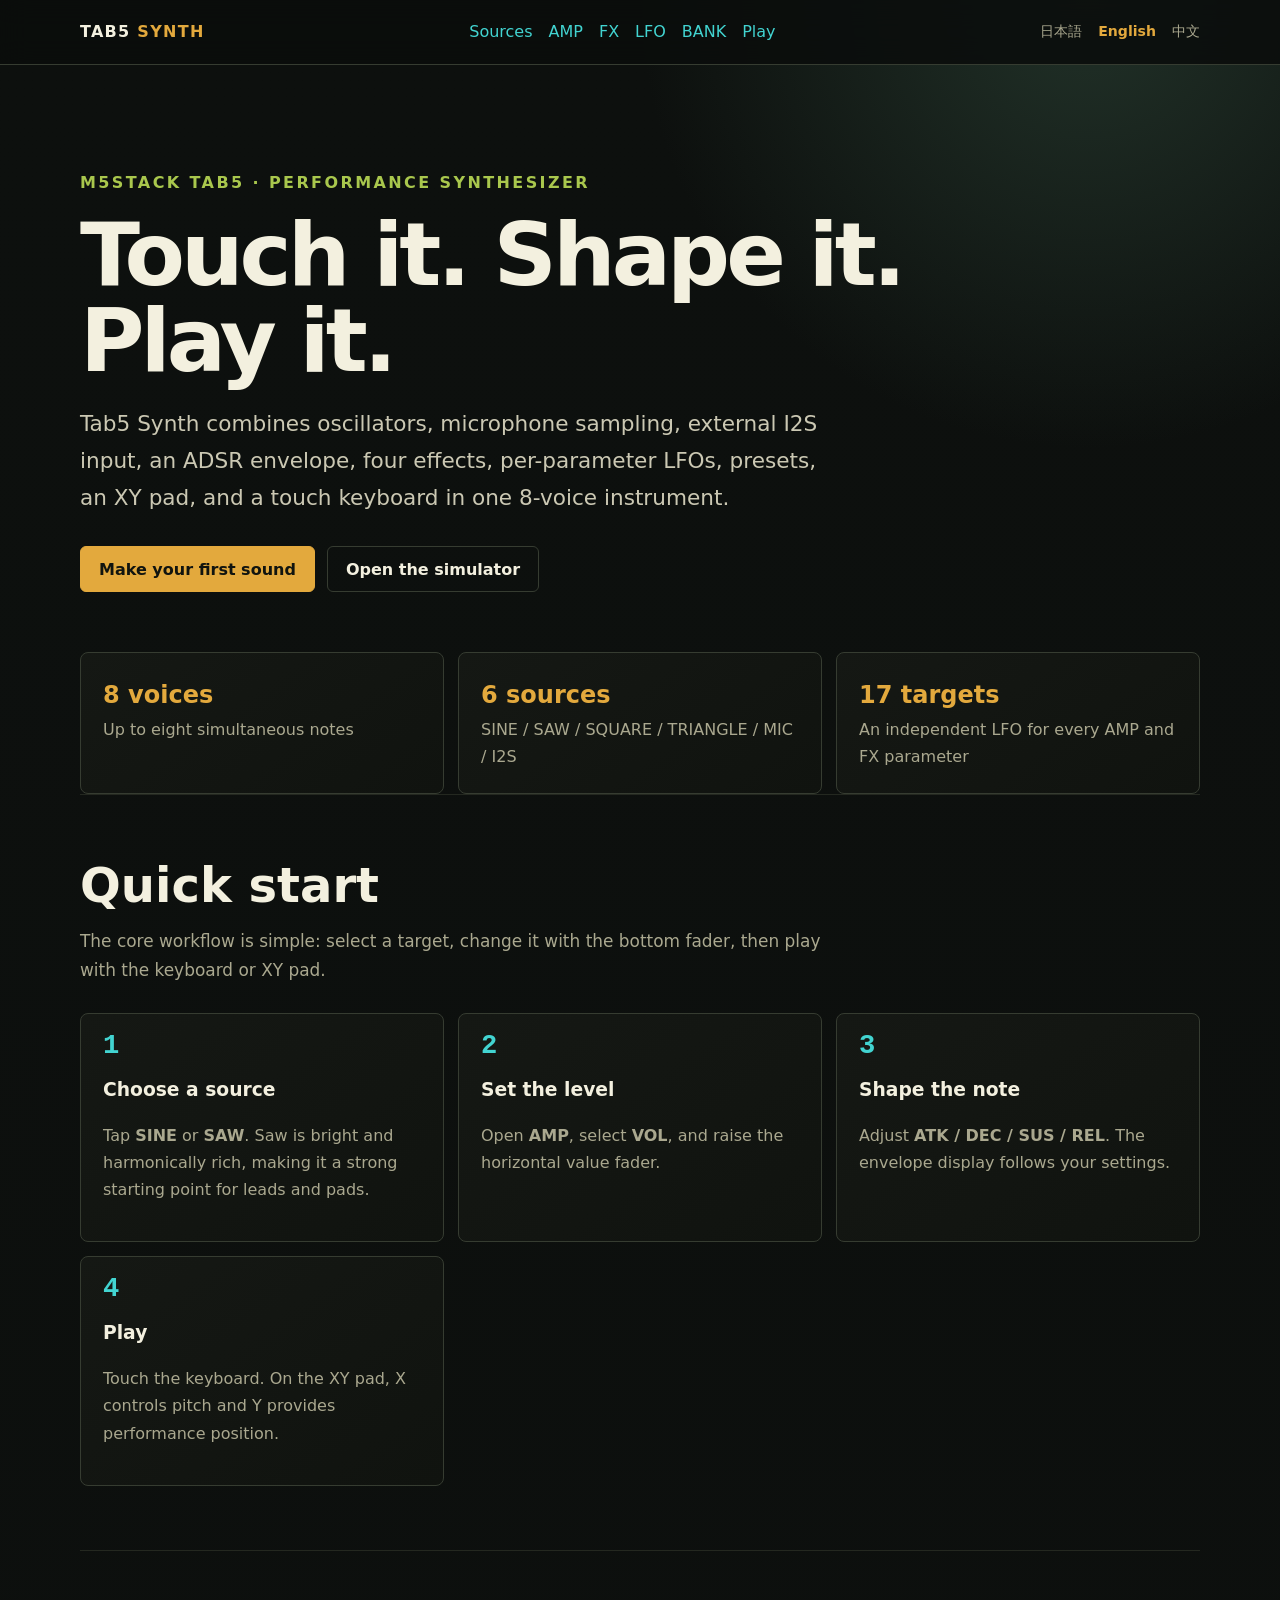
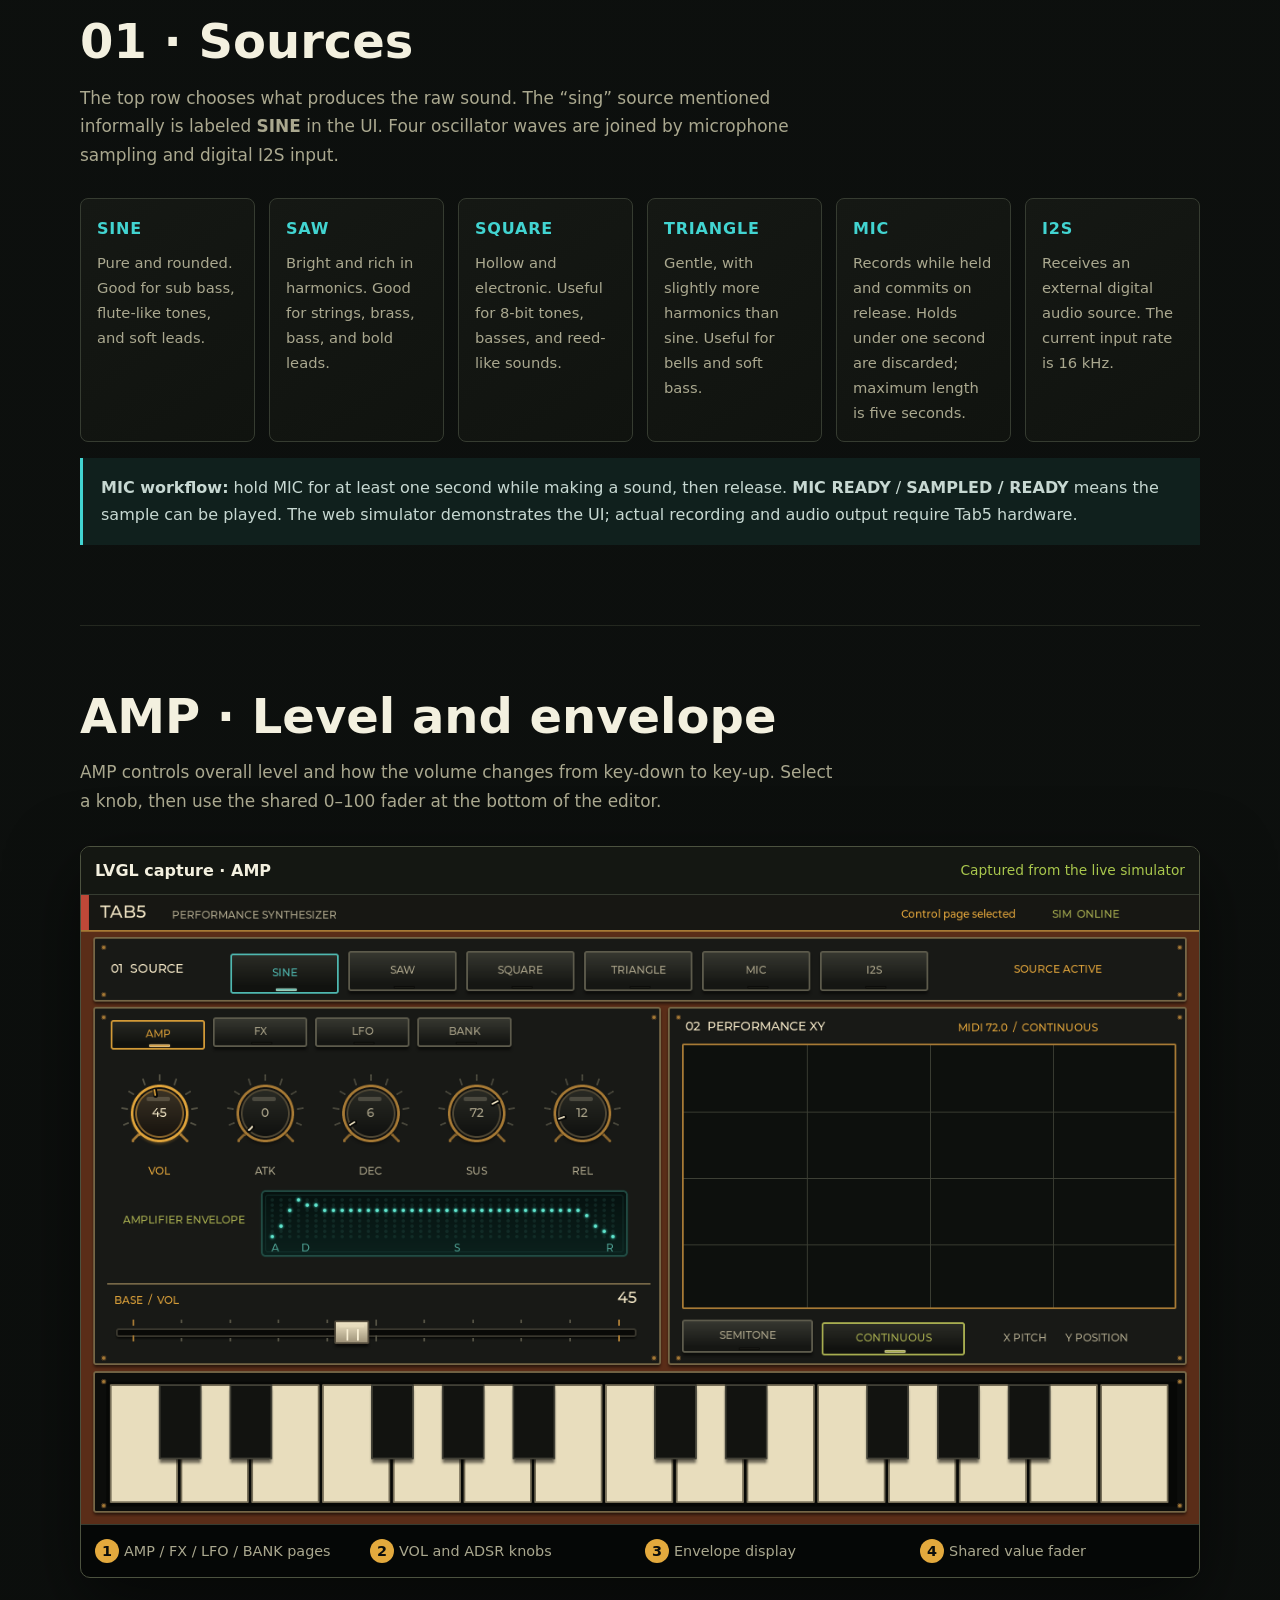
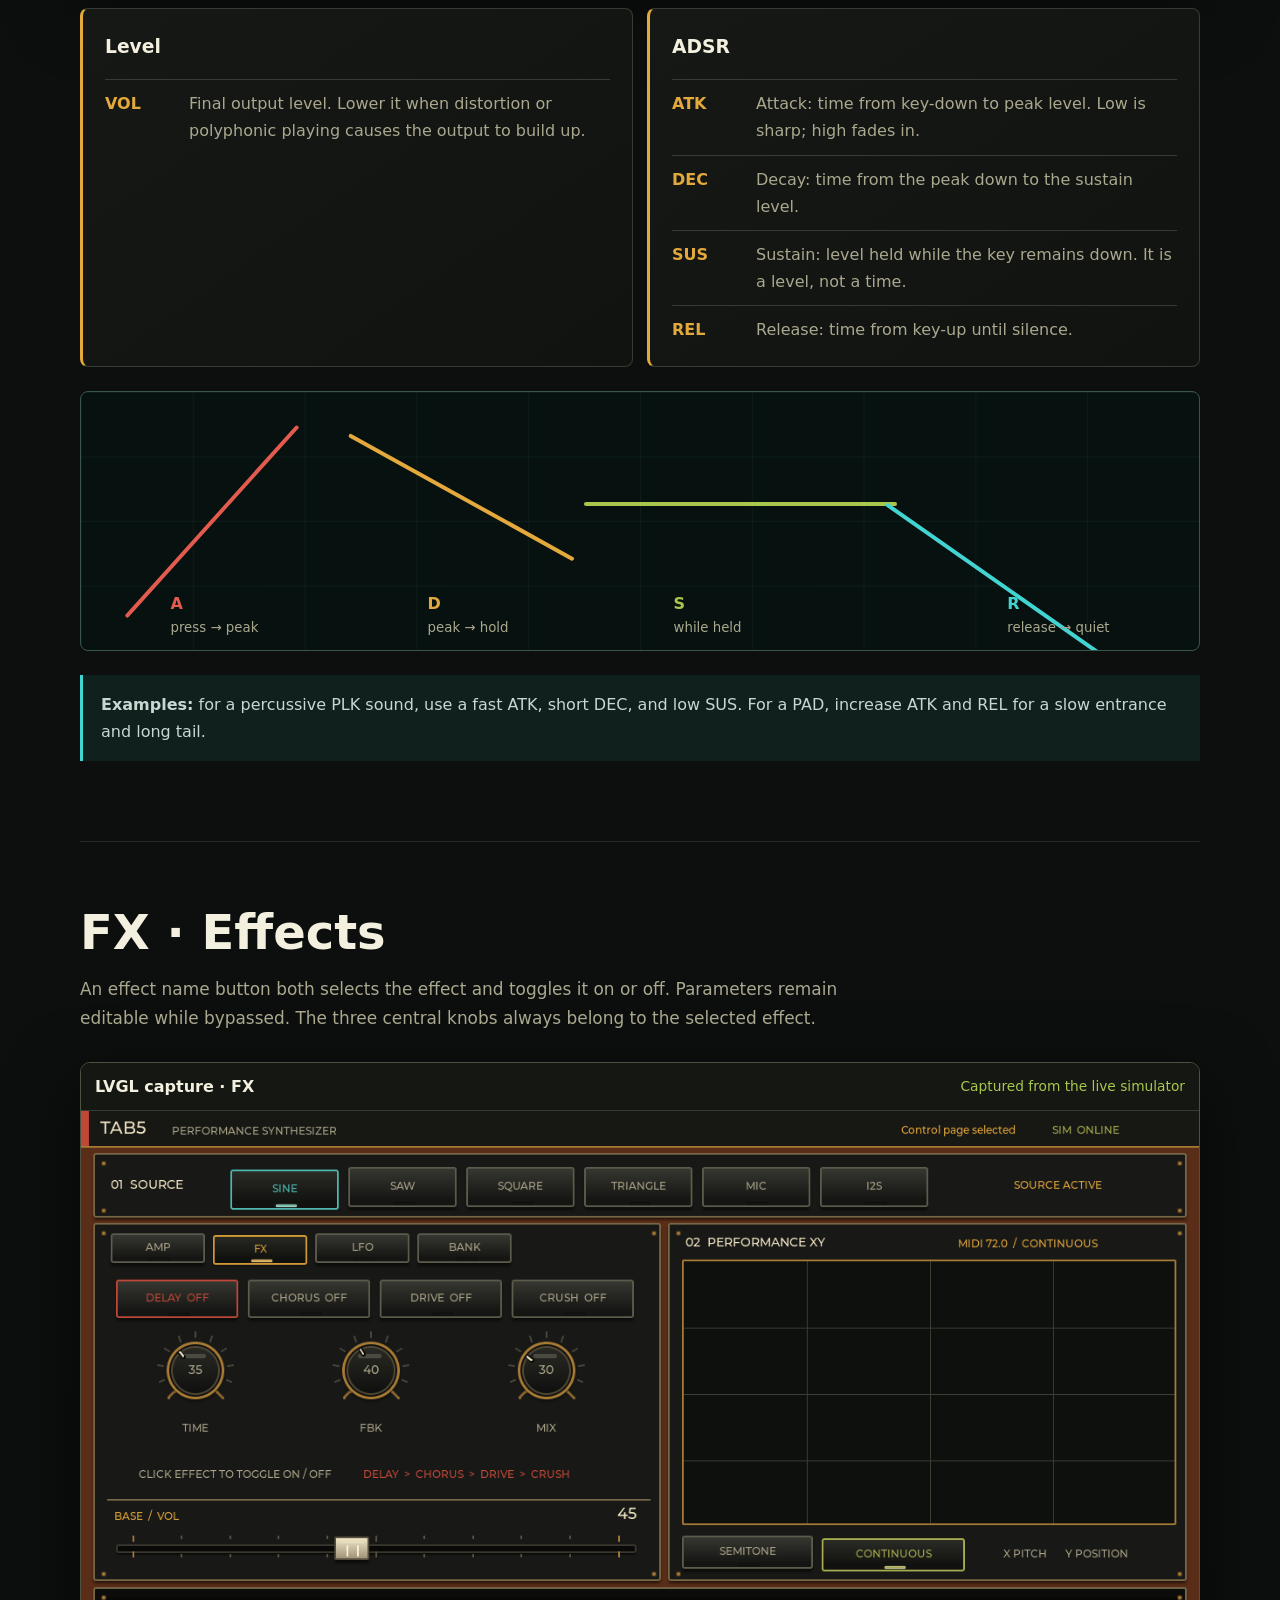
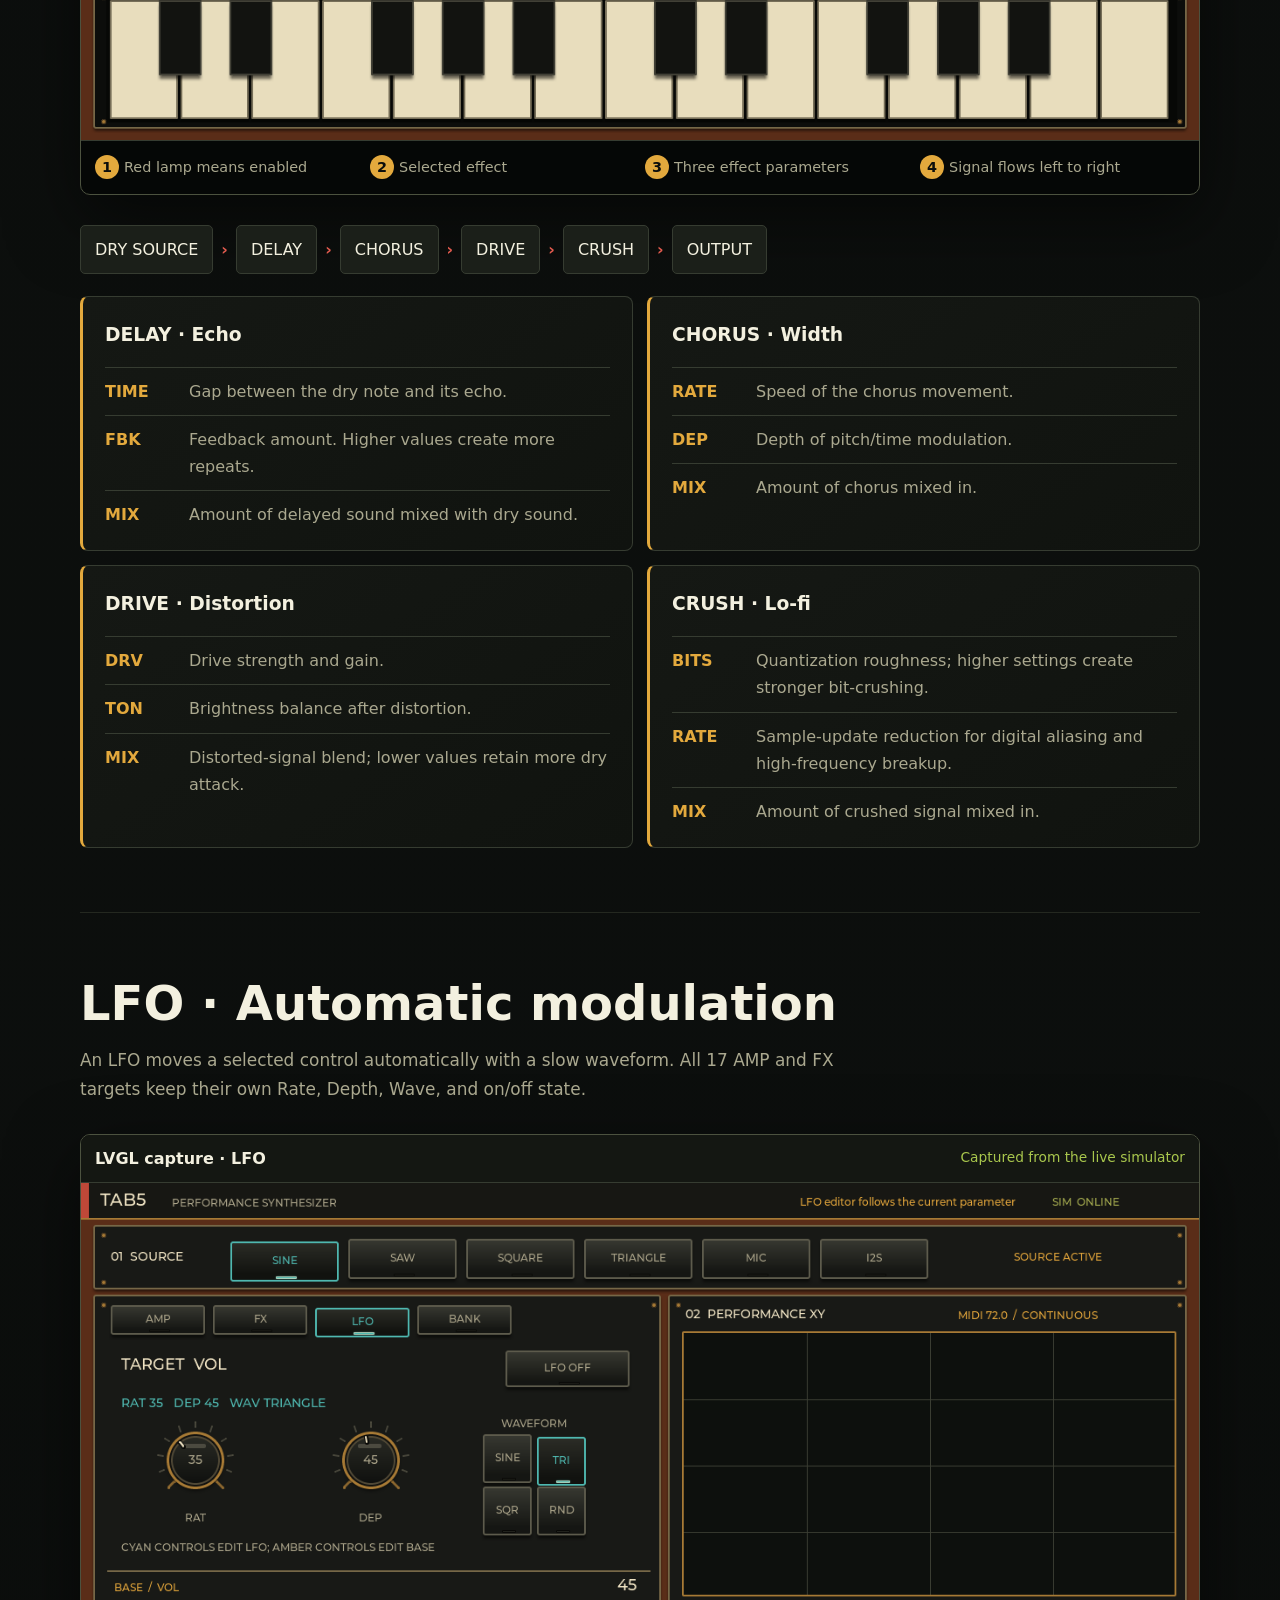
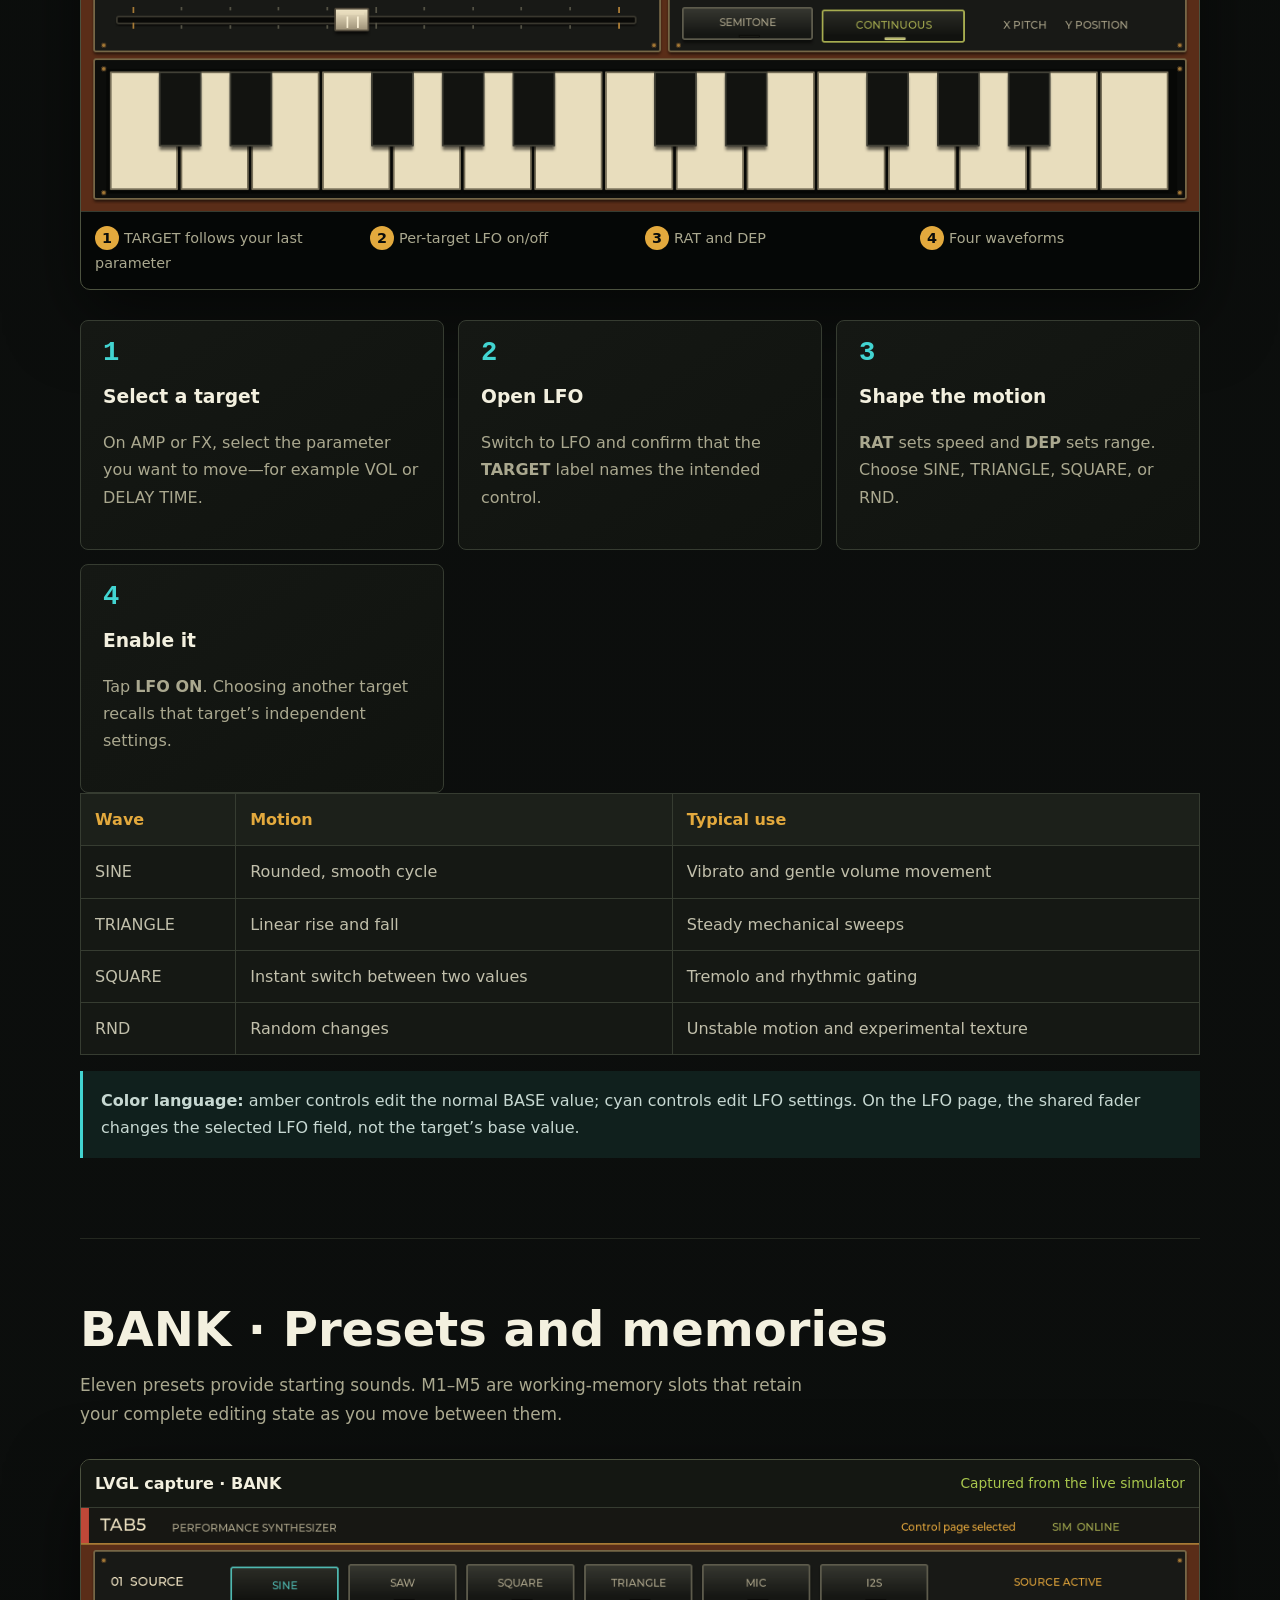
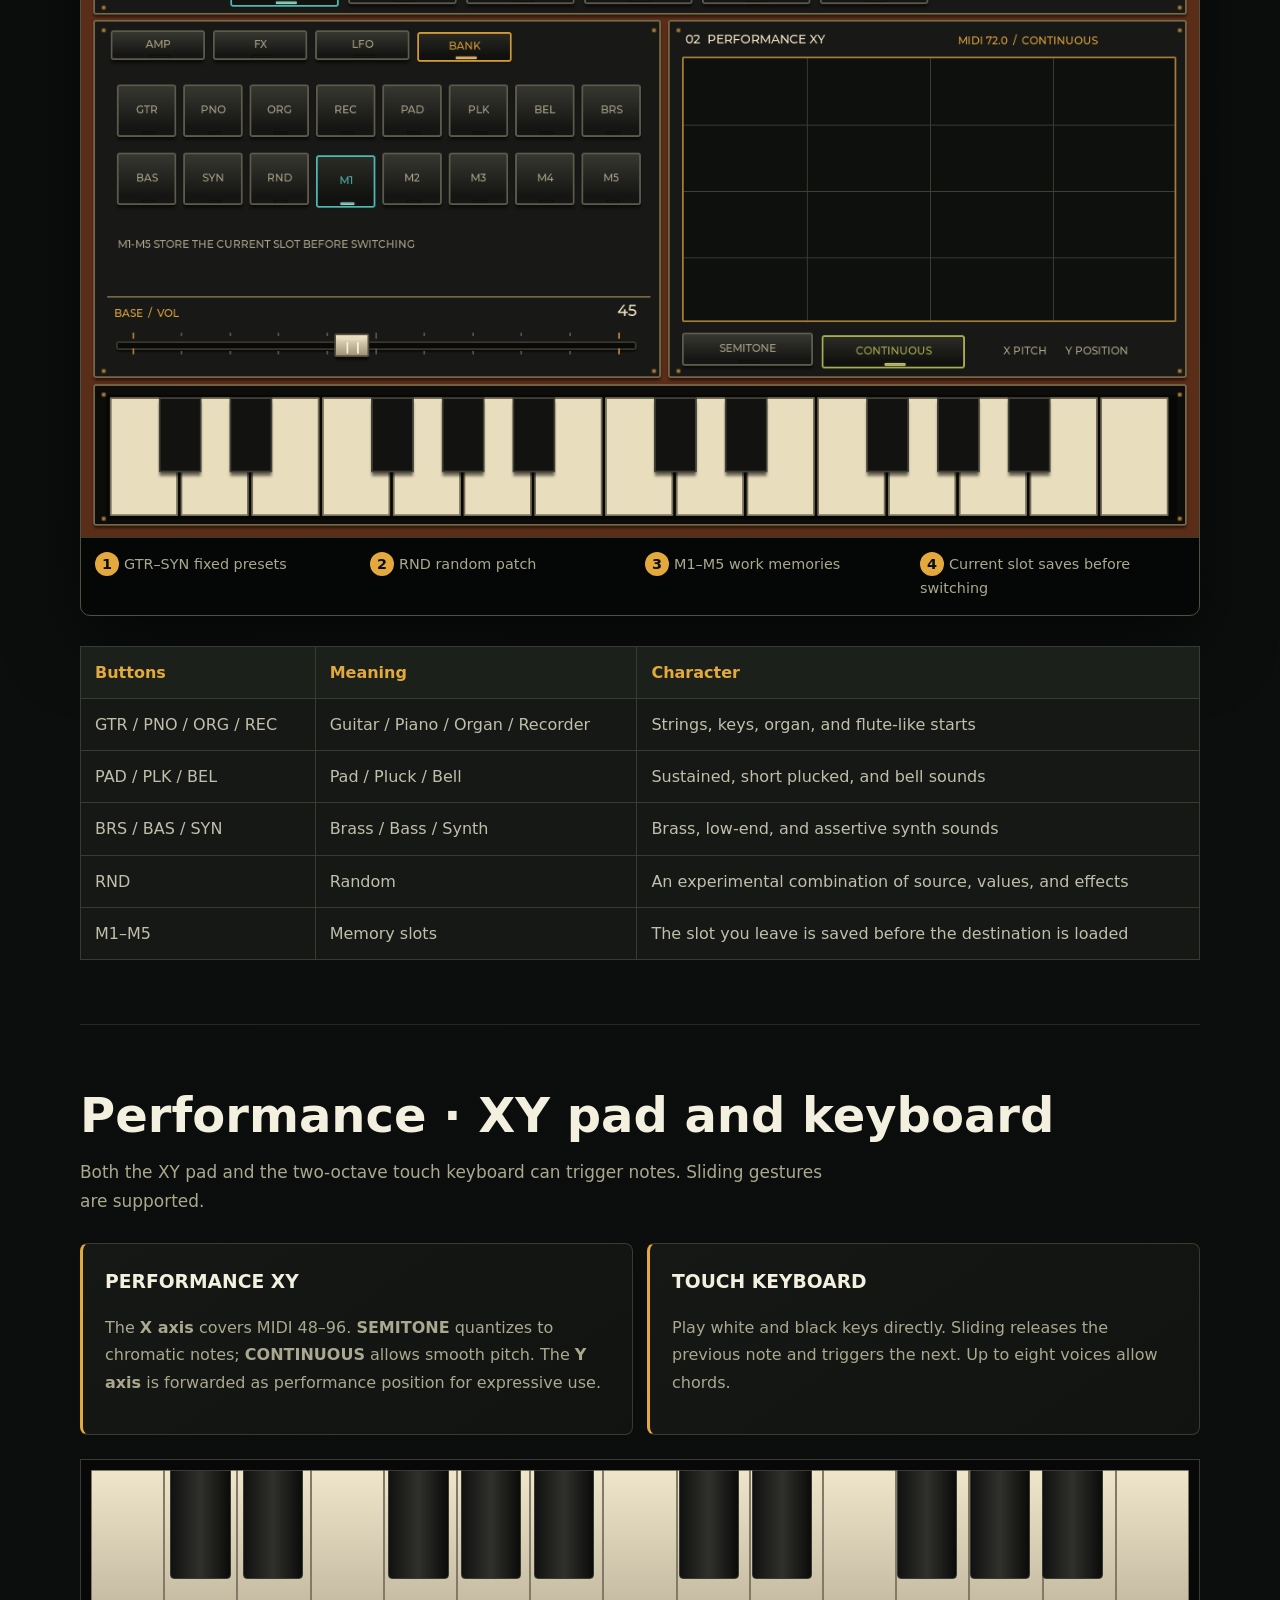
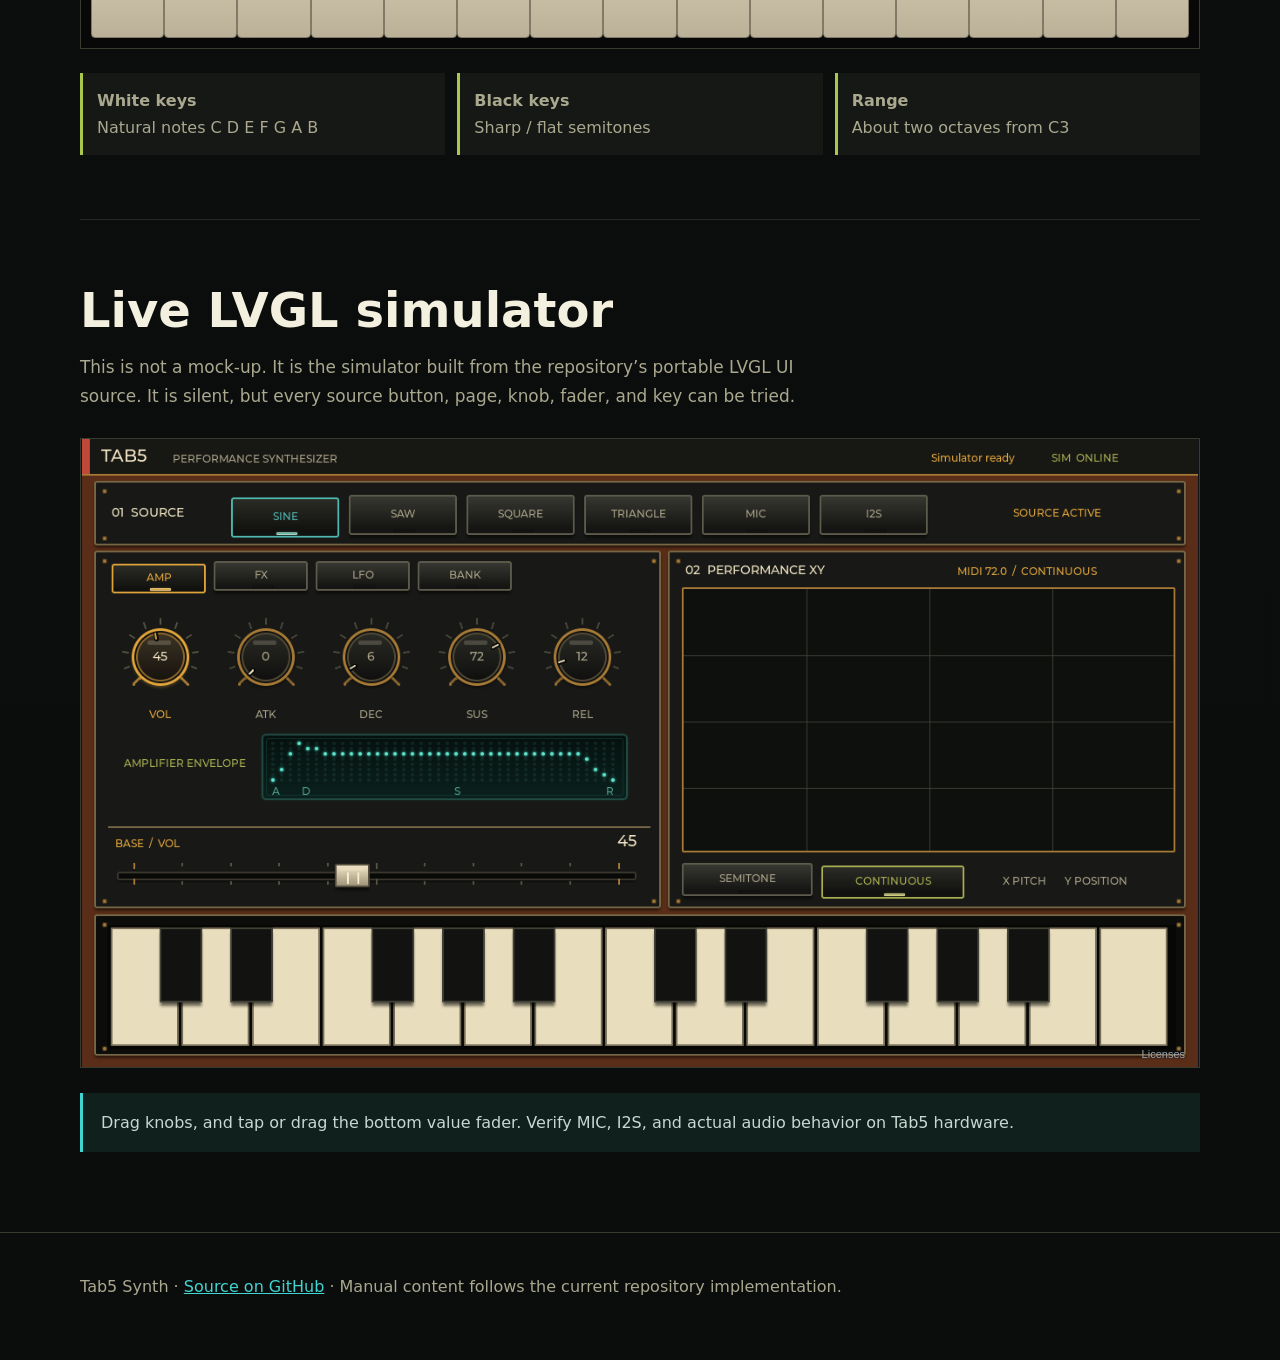
==== docs/en/index.html @ eb149ddf "docs: add captured LVGL screen images" ====
<!doctype html>
<html lang="en">
<head>
  <meta charset="utf-8">
  <meta name="viewport" content="width=device-width, initial-scale=1">
  <meta name="description" content="English user manual for the M5Stack Tab5 Synth: sources, AMP, FX, LFO, banks, envelope, XY pad, and keyboard.">
  <title>Tab5 Synth User Manual</title>
  <link rel="stylesheet" href="../assets/manual.css">
</head>
<body>
  <header class="site-header"><nav class="nav" aria-label="Main navigation">
    <a class="brand" href="#top">TAB5 <span>SYNTH</span></a>
    <div class="nav-links"><a href="#sources">Sources</a><a href="#amp">AMP</a><a href="#fx">FX</a><a href="#lfo">LFO</a><a href="#bank">BANK</a><a href="#performance">Play</a></div>
    <div class="languages" aria-label="Languages"><a href="../">日本語</a><a href="./" aria-current="page">English</a><a href="../zh/">中文</a></div>
  </nav></header>

  <main id="top">
    <div class="hero">
      <p class="eyebrow">M5Stack Tab5 · Performance Synthesizer</p>
      <h1>Touch it. Shape it. Play it.</h1>
      <p class="lede">Tab5 Synth combines oscillators, microphone sampling, external I2S input, an ADSR envelope, four effects, per-parameter LFOs, presets, an XY pad, and a touch keyboard in one 8-voice instrument.</p>
      <div class="hero-actions"><a class="button" href="#quickstart">Make your first sound</a><a class="button secondary" href="#simulator">Open the simulator</a></div>
    </div>
    <div class="facts"><div class="fact"><strong>8 voices</strong><span>Up to eight simultaneous notes</span></div><div class="fact"><strong>6 sources</strong><span>SINE / SAW / SQUARE / TRIANGLE / MIC / I2S</span></div><div class="fact"><strong>17 targets</strong><span>An independent LFO for every AMP and FX parameter</span></div></div>

    <section id="quickstart">
      <h2>Quick start</h2>
      <p class="section-intro">The core workflow is simple: select a target, change it with the bottom fader, then play with the keyboard or XY pad.</p>
      <div class="steps">
        <article class="step"><h3>Choose a source</h3><p>Tap <b>SINE</b> or <b>SAW</b>. Saw is bright and harmonically rich, making it a strong starting point for leads and pads.</p></article>
        <article class="step"><h3>Set the level</h3><p>Open <b>AMP</b>, select <b>VOL</b>, and raise the horizontal value fader.</p></article>
        <article class="step"><h3>Shape the note</h3><p>Adjust <b>ATK / DEC / SUS / REL</b>. The envelope display follows your settings.</p></article>
        <article class="step"><h3>Play</h3><p>Touch the keyboard. On the XY pad, X controls pitch and Y provides performance position.</p></article>
      </div>
    </section>

    <section id="sources">
      <h2>01 · Sources</h2>
      <p class="section-intro">The top row chooses what produces the raw sound. The “sing” source mentioned informally is labeled <b>SINE</b> in the UI. Four oscillator waves are joined by microphone sampling and digital I2S input.</p>
      <div class="source-grid">
        <article class="card"><h3>SINE</h3><p>Pure and rounded. Good for sub bass, flute-like tones, and soft leads.</p></article>
        <article class="card"><h3>SAW</h3><p>Bright and rich in harmonics. Good for strings, brass, bass, and bold leads.</p></article>
        <article class="card"><h3>SQUARE</h3><p>Hollow and electronic. Useful for 8-bit tones, basses, and reed-like sounds.</p></article>
        <article class="card"><h3>TRIANGLE</h3><p>Gentle, with slightly more harmonics than sine. Useful for bells and soft bass.</p></article>
        <article class="card"><h3>MIC</h3><p>Records while held and commits on release. Holds under one second are discarded; maximum length is five seconds.</p></article>
        <article class="card"><h3>I2S</h3><p>Receives an external digital audio source. The current input rate is 16 kHz.</p></article>
      </div>
      <p class="note"><b>MIC workflow:</b> hold MIC for at least one second while making a sound, then release. <b>MIC READY</b> / <b>SAMPLED / READY</b> means the sample can be played. The web simulator demonstrates the UI; actual recording and audio output require Tab5 hardware.</p>
    </section>

    <section id="amp">
      <h2>AMP · Level and envelope</h2>
      <p class="section-intro">AMP controls overall level and how the volume changes from key-down to key-up. Select a knob, then use the shared 0–100 fader at the bottom of the editor.</p>
      <figure class="sim-figure">
        <div class="sim-toolbar"><strong>LVGL capture · AMP</strong><span class="capture-status" data-ready="Captured from the live simulator" data-failed="Use the live simulator below">Capturing…</span></div>
        <div class="sim-fallback">Starting the LVGL simulator and capturing AMP.</div><img class="sim-shot" data-sim-page="amp" src="../assets/screens/amp.png" alt="Tab5 Synth AMP screen">
        <figcaption class="callouts"><span class="callout"><b>1</b>AMP / FX / LFO / BANK pages</span><span class="callout"><b>2</b>VOL and ADSR knobs</span><span class="callout"><b>3</b>Envelope display</span><span class="callout"><b>4</b>Shared value fader</span></figcaption>
      </figure>
      <div class="parameter-grid">
        <article class="card"><h3>Level</h3><dl class="parameter-list"><div class="parameter"><dt>VOL</dt><dd>Final output level. Lower it when distortion or polyphonic playing causes the output to build up.</dd></div></dl></article>
        <article class="card"><h3>ADSR</h3><dl class="parameter-list">
          <div class="parameter"><dt>ATK</dt><dd>Attack: time from key-down to peak level. Low is sharp; high fades in.</dd></div>
          <div class="parameter"><dt>DEC</dt><dd>Decay: time from the peak down to the sustain level.</dd></div>
          <div class="parameter"><dt>SUS</dt><dd>Sustain: level held while the key remains down. It is a level, not a time.</dd></div>
          <div class="parameter"><dt>REL</dt><dd>Release: time from key-up until silence.</dd></div>
        </dl></article>
      </div>
      <div class="envelope" role="img" aria-label="ADSR envelope diagram"><i class="env-line env-a"></i><i class="env-line env-d"></i><i class="env-line env-s"></i><i class="env-line env-r"></i><span class="env-label a">A<small>press → peak</small></span><span class="env-label d">D<small>peak → hold</small></span><span class="env-label s">S<small>while held</small></span><span class="env-label r">R<small>release → quiet</small></span></div>
      <p class="note"><b>Examples:</b> for a percussive PLK sound, use a fast ATK, short DEC, and low SUS. For a PAD, increase ATK and REL for a slow entrance and long tail.</p>
    </section>

    <section id="fx">
      <h2>FX · Effects</h2>
      <p class="section-intro">An effect name button both selects the effect and toggles it on or off. Parameters remain editable while bypassed. The three central knobs always belong to the selected effect.</p>
      <figure class="sim-figure">
        <div class="sim-toolbar"><strong>LVGL capture · FX</strong><span class="capture-status" data-ready="Captured from the live simulator" data-failed="Use the live simulator below">Capturing…</span></div>
        <div class="sim-fallback">Capturing the FX page.</div><img class="sim-shot" data-sim-page="fx" src="../assets/screens/fx.png" alt="Tab5 Synth FX screen">
        <figcaption class="callouts"><span class="callout"><b>1</b>Red lamp means enabled</span><span class="callout"><b>2</b>Selected effect</span><span class="callout"><b>3</b>Three effect parameters</span><span class="callout"><b>4</b>Signal flows left to right</span></figcaption>
      </figure>
      <div class="signal-chain"><span>DRY SOURCE</span><i>›</i><span>DELAY</span><i>›</i><span>CHORUS</span><i>›</i><span>DRIVE</span><i>›</i><span>CRUSH</span><i>›</i><span>OUTPUT</span></div>
      <div class="parameter-grid">
        <article class="card"><h3>DELAY · Echo</h3><dl class="parameter-list"><div class="parameter"><dt>TIME</dt><dd>Gap between the dry note and its echo.</dd></div><div class="parameter"><dt>FBK</dt><dd>Feedback amount. Higher values create more repeats.</dd></div><div class="parameter"><dt>MIX</dt><dd>Amount of delayed sound mixed with dry sound.</dd></div></dl></article>
        <article class="card"><h3>CHORUS · Width</h3><dl class="parameter-list"><div class="parameter"><dt>RATE</dt><dd>Speed of the chorus movement.</dd></div><div class="parameter"><dt>DEP</dt><dd>Depth of pitch/time modulation.</dd></div><div class="parameter"><dt>MIX</dt><dd>Amount of chorus mixed in.</dd></div></dl></article>
        <article class="card"><h3>DRIVE · Distortion</h3><dl class="parameter-list"><div class="parameter"><dt>DRV</dt><dd>Drive strength and gain.</dd></div><div class="parameter"><dt>TON</dt><dd>Brightness balance after distortion.</dd></div><div class="parameter"><dt>MIX</dt><dd>Distorted-signal blend; lower values retain more dry attack.</dd></div></dl></article>
        <article class="card"><h3>CRUSH · Lo-fi</h3><dl class="parameter-list"><div class="parameter"><dt>BITS</dt><dd>Quantization roughness; higher settings create stronger bit-crushing.</dd></div><div class="parameter"><dt>RATE</dt><dd>Sample-update reduction for digital aliasing and high-frequency breakup.</dd></div><div class="parameter"><dt>MIX</dt><dd>Amount of crushed signal mixed in.</dd></div></dl></article>
      </div>
    </section>

    <section id="lfo">
      <h2>LFO · Automatic modulation</h2>
      <p class="section-intro">An LFO moves a selected control automatically with a slow waveform. All 17 AMP and FX targets keep their own Rate, Depth, Wave, and on/off state.</p>
      <figure class="sim-figure">
        <div class="sim-toolbar"><strong>LVGL capture · LFO</strong><span class="capture-status" data-ready="Captured from the live simulator" data-failed="Use the live simulator below">Capturing…</span></div>
        <div class="sim-fallback">Capturing the LFO page.</div><img class="sim-shot" data-sim-page="lfo" src="../assets/screens/lfo.png" alt="Tab5 Synth LFO screen">
        <figcaption class="callouts"><span class="callout"><b>1</b>TARGET follows your last parameter</span><span class="callout"><b>2</b>Per-target LFO on/off</span><span class="callout"><b>3</b>RAT and DEP</span><span class="callout"><b>4</b>Four waveforms</span></figcaption>
      </figure>
      <div class="steps">
        <article class="step"><h3>Select a target</h3><p>On AMP or FX, select the parameter you want to move—for example VOL or DELAY TIME.</p></article>
        <article class="step"><h3>Open LFO</h3><p>Switch to LFO and confirm that the <b>TARGET</b> label names the intended control.</p></article>
        <article class="step"><h3>Shape the motion</h3><p><b>RAT</b> sets speed and <b>DEP</b> sets range. Choose SINE, TRIANGLE, SQUARE, or RND.</p></article>
        <article class="step"><h3>Enable it</h3><p>Tap <b>LFO ON</b>. Choosing another target recalls that target’s independent settings.</p></article>
      </div>
      <table><thead><tr><th>Wave</th><th>Motion</th><th>Typical use</th></tr></thead><tbody>
        <tr><td>SINE</td><td>Rounded, smooth cycle</td><td>Vibrato and gentle volume movement</td></tr><tr><td>TRIANGLE</td><td>Linear rise and fall</td><td>Steady mechanical sweeps</td></tr><tr><td>SQUARE</td><td>Instant switch between two values</td><td>Tremolo and rhythmic gating</td></tr><tr><td>RND</td><td>Random changes</td><td>Unstable motion and experimental texture</td></tr>
      </tbody></table>
      <p class="note"><b>Color language:</b> amber controls edit the normal BASE value; cyan controls edit LFO settings. On the LFO page, the shared fader changes the selected LFO field, not the target’s base value.</p>
    </section>

    <section id="bank">
      <h2>BANK · Presets and memories</h2>
      <p class="section-intro">Eleven presets provide starting sounds. M1–M5 are working-memory slots that retain your complete editing state as you move between them.</p>
      <figure class="sim-figure">
        <div class="sim-toolbar"><strong>LVGL capture · BANK</strong><span class="capture-status" data-ready="Captured from the live simulator" data-failed="Use the live simulator below">Capturing…</span></div>
        <div class="sim-fallback">Capturing the BANK page.</div><img class="sim-shot" data-sim-page="bank" src="../assets/screens/bank.png" alt="Tab5 Synth BANK screen">
        <figcaption class="callouts"><span class="callout"><b>1</b>GTR–SYN fixed presets</span><span class="callout"><b>2</b>RND random patch</span><span class="callout"><b>3</b>M1–M5 work memories</span><span class="callout"><b>4</b>Current slot saves before switching</span></figcaption>
      </figure>
      <table><thead><tr><th>Buttons</th><th>Meaning</th><th>Character</th></tr></thead><tbody>
        <tr><td>GTR / PNO / ORG / REC</td><td>Guitar / Piano / Organ / Recorder</td><td>Strings, keys, organ, and flute-like starts</td></tr><tr><td>PAD / PLK / BEL</td><td>Pad / Pluck / Bell</td><td>Sustained, short plucked, and bell sounds</td></tr><tr><td>BRS / BAS / SYN</td><td>Brass / Bass / Synth</td><td>Brass, low-end, and assertive synth sounds</td></tr><tr><td>RND</td><td>Random</td><td>An experimental combination of source, values, and effects</td></tr><tr><td>M1–M5</td><td>Memory slots</td><td>The slot you leave is saved before the destination is loaded</td></tr>
      </tbody></table>
    </section>

    <section id="performance">
      <h2>Performance · XY pad and keyboard</h2>
      <p class="section-intro">Both the XY pad and the two-octave touch keyboard can trigger notes. Sliding gestures are supported.</p>
      <div class="parameter-grid"><article class="card"><h3>PERFORMANCE XY</h3><p>The <b>X axis</b> covers MIDI 48–96. <b>SEMITONE</b> quantizes to chromatic notes; <b>CONTINUOUS</b> allows smooth pitch. The <b>Y axis</b> is forwarded as performance position for expressive use.</p></article><article class="card"><h3>TOUCH KEYBOARD</h3><p>Play white and black keys directly. Sliding releases the previous note and triggers the next. Up to eight voices allow chords.</p></article></div>
      <div class="piano" role="img" aria-label="Two-octave piano keyboard diagram">
        <i class="white-key"></i><i class="white-key"></i><i class="white-key"></i><i class="white-key"></i><i class="white-key"></i><i class="white-key"></i><i class="white-key"></i><i class="white-key"></i><i class="white-key"></i><i class="white-key"></i><i class="white-key"></i><i class="white-key"></i><i class="white-key"></i><i class="white-key"></i><i class="white-key"></i>
        <i class="black-key" style="left:8%"></i><i class="black-key" style="left:14.5%"></i><i class="black-key" style="left:27.5%"></i><i class="black-key" style="left:34%"></i><i class="black-key" style="left:40.5%"></i><i class="black-key" style="left:53.5%"></i><i class="black-key" style="left:60%"></i><i class="black-key" style="left:73%"></i><i class="black-key" style="left:79.5%"></i><i class="black-key" style="left:86%"></i>
      </div>
      <div class="keyboard-notes"><div><b>White keys</b><br>Natural notes C D E F G A B</div><div><b>Black keys</b><br>Sharp / flat semitones</div><div><b>Range</b><br>About two octaves from C3</div></div>
    </section>

    <section id="simulator"><h2>Live LVGL simulator</h2><p class="section-intro">This is not a mock-up. It is the simulator built from the repository’s portable LVGL UI source. It is silent, but every source button, page, knob, fader, and key can be tried.</p><iframe class="live-sim" src="../simulator.html" title="Tab5 Synth LVGL simulator"></iframe><p class="note">Drag knobs, and tap or drag the bottom value fader. Verify MIC, I2S, and actual audio behavior on Tab5 hardware.</p></section>
  </main>
  <iframe id="capture-simulator" src="../simulator.html" title="LVGL simulator for screen capture" aria-hidden="true"></iframe>
  <footer class="footer"><div style="width:min(var(--max),calc(100% - 32px));margin:auto">Tab5 Synth · <a href="https://github.com/airpocket-soundman/Tab5_synth">Source on GitHub</a> · Manual content follows the current repository implementation.</div></footer>
  <script src="../assets/manual.js"></script>
</body>
</html>
---- docs/assets/manual.css ----
:root {
  --ink: #f3f0df;
  --muted: #aaa88f;
  --bg: #0b0d0c;
  --panel: #151814;
  --panel-2: #1b1f19;
  --line: #363c31;
  --amber: #e3a93d;
  --cyan: #42d4d1;
  --lime: #a9c74d;
  --red: #e35b4f;
  --max: 1120px;
}

* { box-sizing: border-box; }
html { scroll-behavior: smooth; }
body {
  margin: 0;
  color: var(--ink);
  background:
    radial-gradient(circle at 85% 0%, #213128 0, transparent 28rem),
    linear-gradient(180deg, #0d100e, var(--bg));
  font-family: Inter, "Noto Sans JP", "Noto Sans SC", system-ui, sans-serif;
  line-height: 1.7;
}
a { color: var(--cyan); }
code { color: #f2c66d; }
img { max-width: 100%; }

.site-header {
  position: sticky;
  z-index: 20;
  top: 0;
  border-bottom: 1px solid var(--line);
  background: rgb(11 13 12 / 88%);
  backdrop-filter: blur(14px);
}
.nav {
  display: flex;
  align-items: center;
  justify-content: space-between;
  width: min(var(--max), calc(100% - 32px));
  min-height: 64px;
  margin: auto;
  gap: 20px;
}
.brand { color: var(--ink); font-weight: 800; letter-spacing: .08em; text-decoration: none; }
.brand span { color: var(--amber); }
.nav-links, .languages { display: flex; align-items: center; gap: 16px; }
.nav a { text-decoration: none; }
.languages a { color: var(--muted); font-size: .88rem; }
.languages a[aria-current="page"] { color: var(--amber); font-weight: 700; }

main { width: min(var(--max), calc(100% - 32px)); margin: auto; }
.hero { padding: 88px 0 60px; }
.eyebrow { color: var(--lime); font-weight: 800; letter-spacing: .15em; text-transform: uppercase; }
h1 { max-width: 850px; margin: 12px 0 18px; font-size: clamp(2.5rem, 7vw, 5.5rem); line-height: .98; letter-spacing: -.045em; }
.lede { max-width: 760px; color: #cbc8b3; font-size: clamp(1.08rem, 2vw, 1.35rem); }
.hero-actions { display: flex; flex-wrap: wrap; gap: 12px; margin-top: 30px; }
.button {
  display: inline-flex;
  min-height: 46px;
  align-items: center;
  justify-content: center;
  padding: 0 18px;
  border: 1px solid var(--amber);
  border-radius: 6px;
  color: #11140f;
  background: var(--amber);
  font-weight: 800;
  text-decoration: none;
}
.button.secondary { color: var(--ink); background: transparent; border-color: var(--line); }

.facts, .source-grid, .parameter-grid, .steps {
  display: grid;
  grid-template-columns: repeat(3, 1fr);
  gap: 14px;
}
.fact, .card, .step {
  padding: 22px;
  border: 1px solid var(--line);
  border-radius: 8px;
  background: linear-gradient(145deg, var(--panel), #10130f);
}
.fact strong { display: block; color: var(--amber); font-size: 1.5rem; }
.fact span, .card p, .step p { color: var(--muted); }

section { padding: 64px 0; border-top: 1px solid #242820; }
h2 { margin: 0 0 16px; font-size: clamp(1.9rem, 4vw, 3rem); line-height: 1.1; }
h3 { margin: 0 0 8px; }
.section-intro { max-width: 760px; margin: 0 0 28px; color: var(--muted); font-size: 1.06rem; }
.source-grid { grid-template-columns: repeat(6, 1fr); }
.source-grid .card { min-height: 155px; padding: 16px; }
.source-grid h3 { color: var(--cyan); font-size: 1rem; letter-spacing: .05em; }
.source-grid p { margin: 6px 0 0; font-size: .92rem; }

.sim-figure {
  margin: 30px 0;
  overflow: hidden;
  border: 1px solid #4c523f;
  border-radius: 10px;
  background: #050706;
  box-shadow: 0 24px 70px #0008;
}
.sim-toolbar {
  display: flex;
  align-items: center;
  justify-content: space-between;
  min-height: 48px;
  padding: 8px 14px;
  color: var(--muted);
  background: #141712;
  border-bottom: 1px solid var(--line);
}
.sim-toolbar strong { color: var(--ink); }
.capture-status { color: var(--lime); font-size: .86rem; }
.sim-shot {
  display: block;
  width: 100%;
  aspect-ratio: 16 / 9;
  object-fit: contain;
  background: #0a0c0a;
}
.sim-fallback {
  display: grid;
  place-items: center;
  aspect-ratio: 16 / 9;
  padding: 30px;
  color: var(--muted);
  text-align: center;
}
.callouts {
  display: grid;
  grid-template-columns: repeat(4, 1fr);
  gap: 10px;
  padding: 14px;
  border-top: 1px solid var(--line);
}
.callout { color: var(--muted); font-size: .9rem; }
.callout b {
  display: inline-grid;
  place-items: center;
  width: 24px;
  height: 24px;
  margin-right: 5px;
  border-radius: 50%;
  color: #0b0d0c;
  background: var(--amber);
}

.parameter-grid { grid-template-columns: repeat(2, 1fr); }
.parameter-grid .card { border-left: 3px solid var(--amber); }
.parameter-list { display: grid; gap: 10px; margin: 16px 0 0; }
.parameter {
  display: grid;
  grid-template-columns: 72px 1fr;
  gap: 12px;
  padding-top: 10px;
  border-top: 1px solid var(--line);
}
.parameter dt { color: var(--amber); font-weight: 800; }
.parameter dd { margin: 0; color: var(--muted); }

.envelope {
  position: relative;
  height: 260px;
  margin: 24px 0;
  overflow: hidden;
  border: 1px solid #39564e;
  border-radius: 8px;
  background:
    linear-gradient(#17342e55 1px, transparent 1px),
    linear-gradient(90deg, #17342e55 1px, transparent 1px),
    #07110f;
  background-size: 10% 25%;
}
.env-line { position: absolute; height: 4px; transform-origin: left center; border-radius: 4px; }
.env-a { left: 4%; bottom: 12%; width: 23%; background: var(--red); transform: rotate(-48deg); }
.env-d { left: 24%; top: 16%; width: 23%; background: var(--amber); transform: rotate(29deg); }
.env-s { left: 45%; top: 43%; width: 28%; background: var(--lime); }
.env-r { left: 72%; top: 43%; width: 27%; background: var(--cyan); transform: rotate(35deg); }
.env-label { position: absolute; bottom: 10px; font-weight: 800; }
.env-label small { display: block; color: var(--muted); font-weight: 400; }
.env-label.a { left: 8%; color: var(--red); }
.env-label.d { left: 31%; color: var(--amber); }
.env-label.s { left: 53%; color: var(--lime); }
.env-label.r { right: 8%; color: var(--cyan); }

.signal-chain { display: flex; flex-wrap: wrap; align-items: center; gap: 8px; margin: 22px 0; }
.signal-chain span { padding: 10px 14px; border: 1px solid var(--line); border-radius: 5px; background: var(--panel-2); }
.signal-chain i { color: var(--red); font-style: normal; font-weight: 900; }

.steps { counter-reset: step; }
.step { position: relative; padding-top: 60px; }
.step::before {
  counter-increment: step;
  content: counter(step);
  position: absolute;
  top: 18px;
  left: 22px;
  color: var(--cyan);
  font: 800 1.7rem/1 monospace;
}

.piano {
  position: relative;
  display: flex;
  height: 190px;
  margin: 24px 0;
  padding: 10px;
  border: 1px solid var(--line);
  background: #070807;
}
.white-key { flex: 1; border: 1px solid #817a67; border-radius: 0 0 4px 4px; background: linear-gradient(#eee5cb, #bbb198); }
.black-key {
  position: absolute;
  z-index: 2;
  top: 10px;
  width: 5.4%;
  height: 58%;
  border: 1px solid #383b34;
  border-radius: 0 0 4px 4px;
  background: linear-gradient(90deg, #111, #30312c, #0b0b0a);
}
.keyboard-notes { display: grid; grid-template-columns: repeat(3, 1fr); gap: 12px; }
.keyboard-notes div { padding: 14px; border-left: 3px solid var(--lime); background: var(--panel); color: var(--muted); }

table { width: 100%; border-collapse: collapse; background: var(--panel); }
th, td { padding: 12px 14px; border: 1px solid var(--line); text-align: left; vertical-align: top; }
th { color: var(--amber); background: #1c201a; }
td { color: #c1bfab; }
.note { padding: 16px 18px; border-left: 3px solid var(--cyan); background: #10201d; color: #c7d8d2; }

.live-sim {
  width: 100%;
  aspect-ratio: 16 / 9;
  border: 1px solid var(--line);
  background: #050706;
}
.footer { padding: 40px 0 60px; color: var(--muted); border-top: 1px solid var(--line); }
#capture-simulator { position: fixed; left: -10000px; top: 0; width: 1280px; height: 720px; border: 0; }

@media (max-width: 900px) {
  .nav-links { display: none; }
  .facts, .source-grid { grid-template-columns: repeat(2, 1fr); }
  .callouts, .steps { grid-template-columns: repeat(2, 1fr); }
}
@media (max-width: 640px) {
  .hero { padding-top: 58px; }
  .facts, .source-grid, .parameter-grid, .steps, .keyboard-notes, .callouts { grid-template-columns: 1fr; }
  .languages { gap: 9px; }
  .parameter { grid-template-columns: 60px 1fr; }
  .piano { height: 130px; }
  table { font-size: .88rem; }
}

@media print {
  .site-header, .hero-actions, #capture-simulator { display: none; }
  body { color: #111; background: white; }
  main { width: 100%; }
  section { break-inside: avoid; }
  .card, .fact, .step { color: #111; background: white; box-shadow: none; }
}
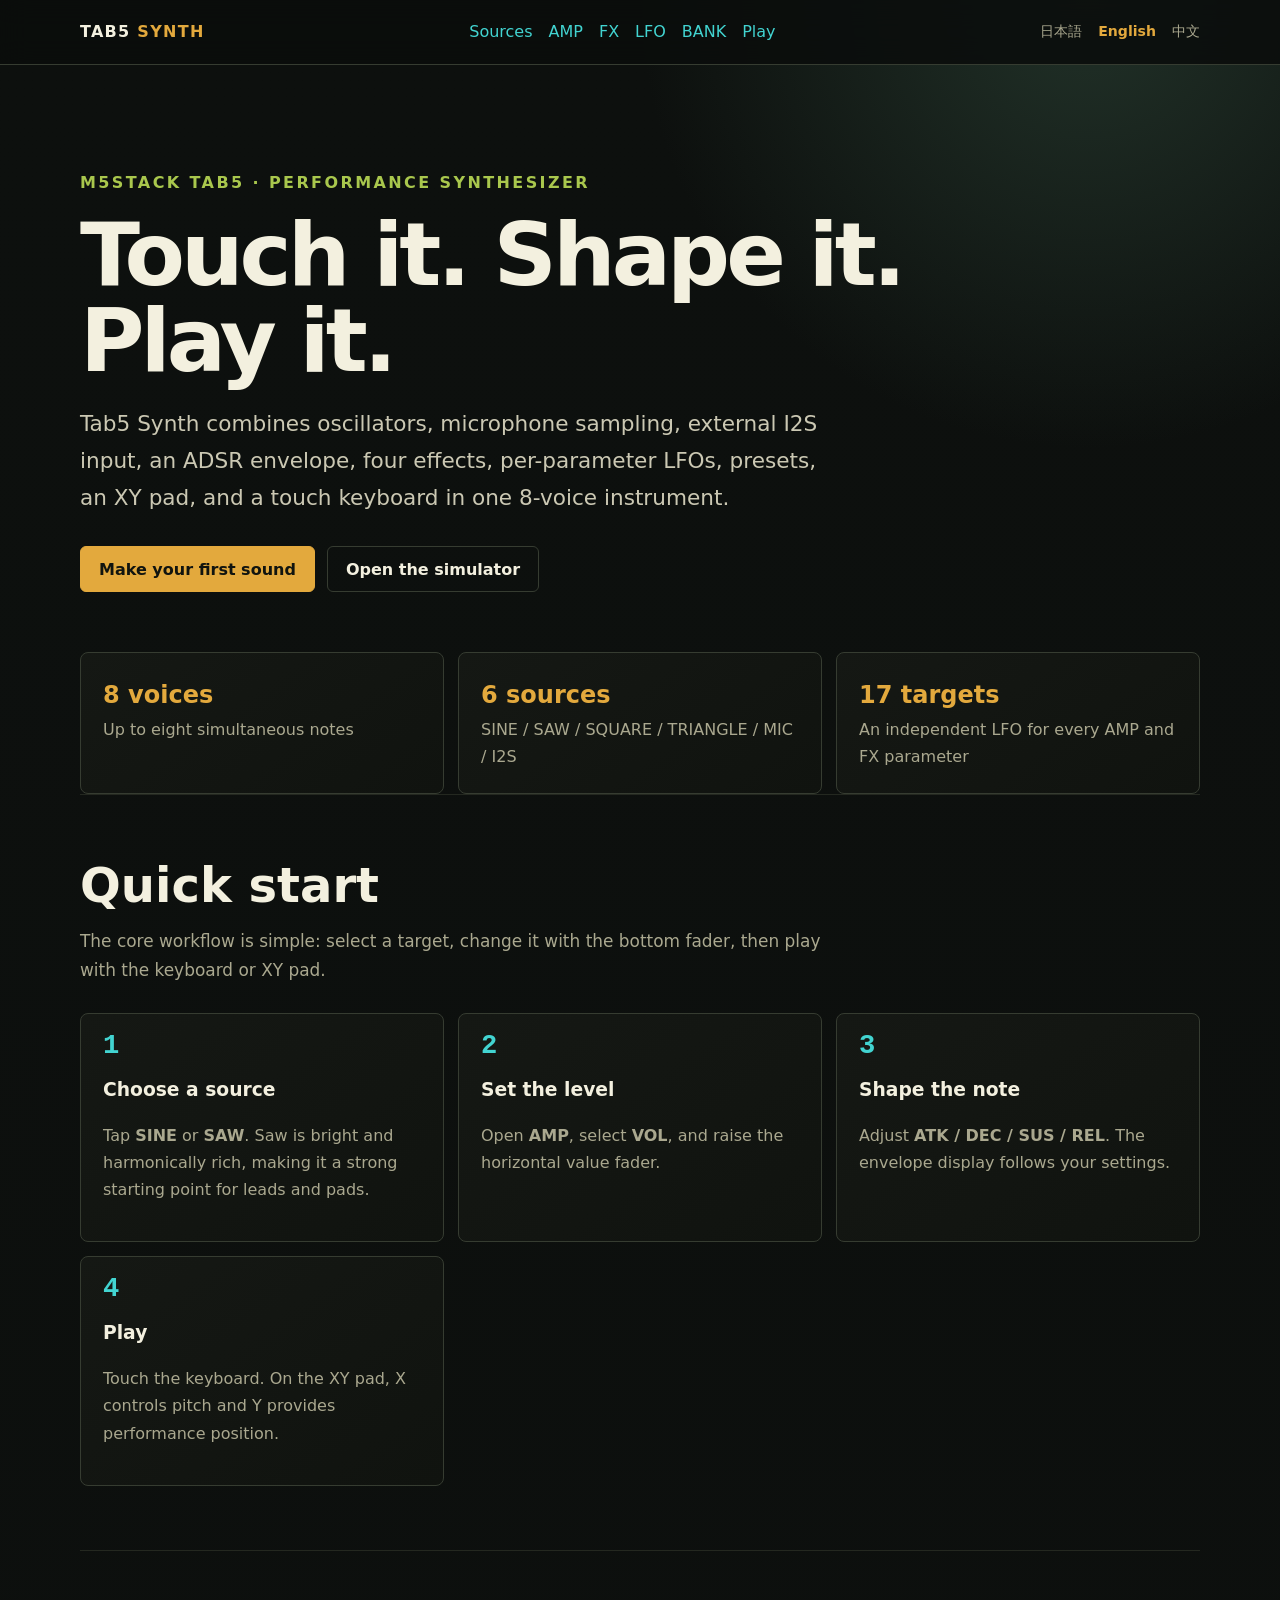
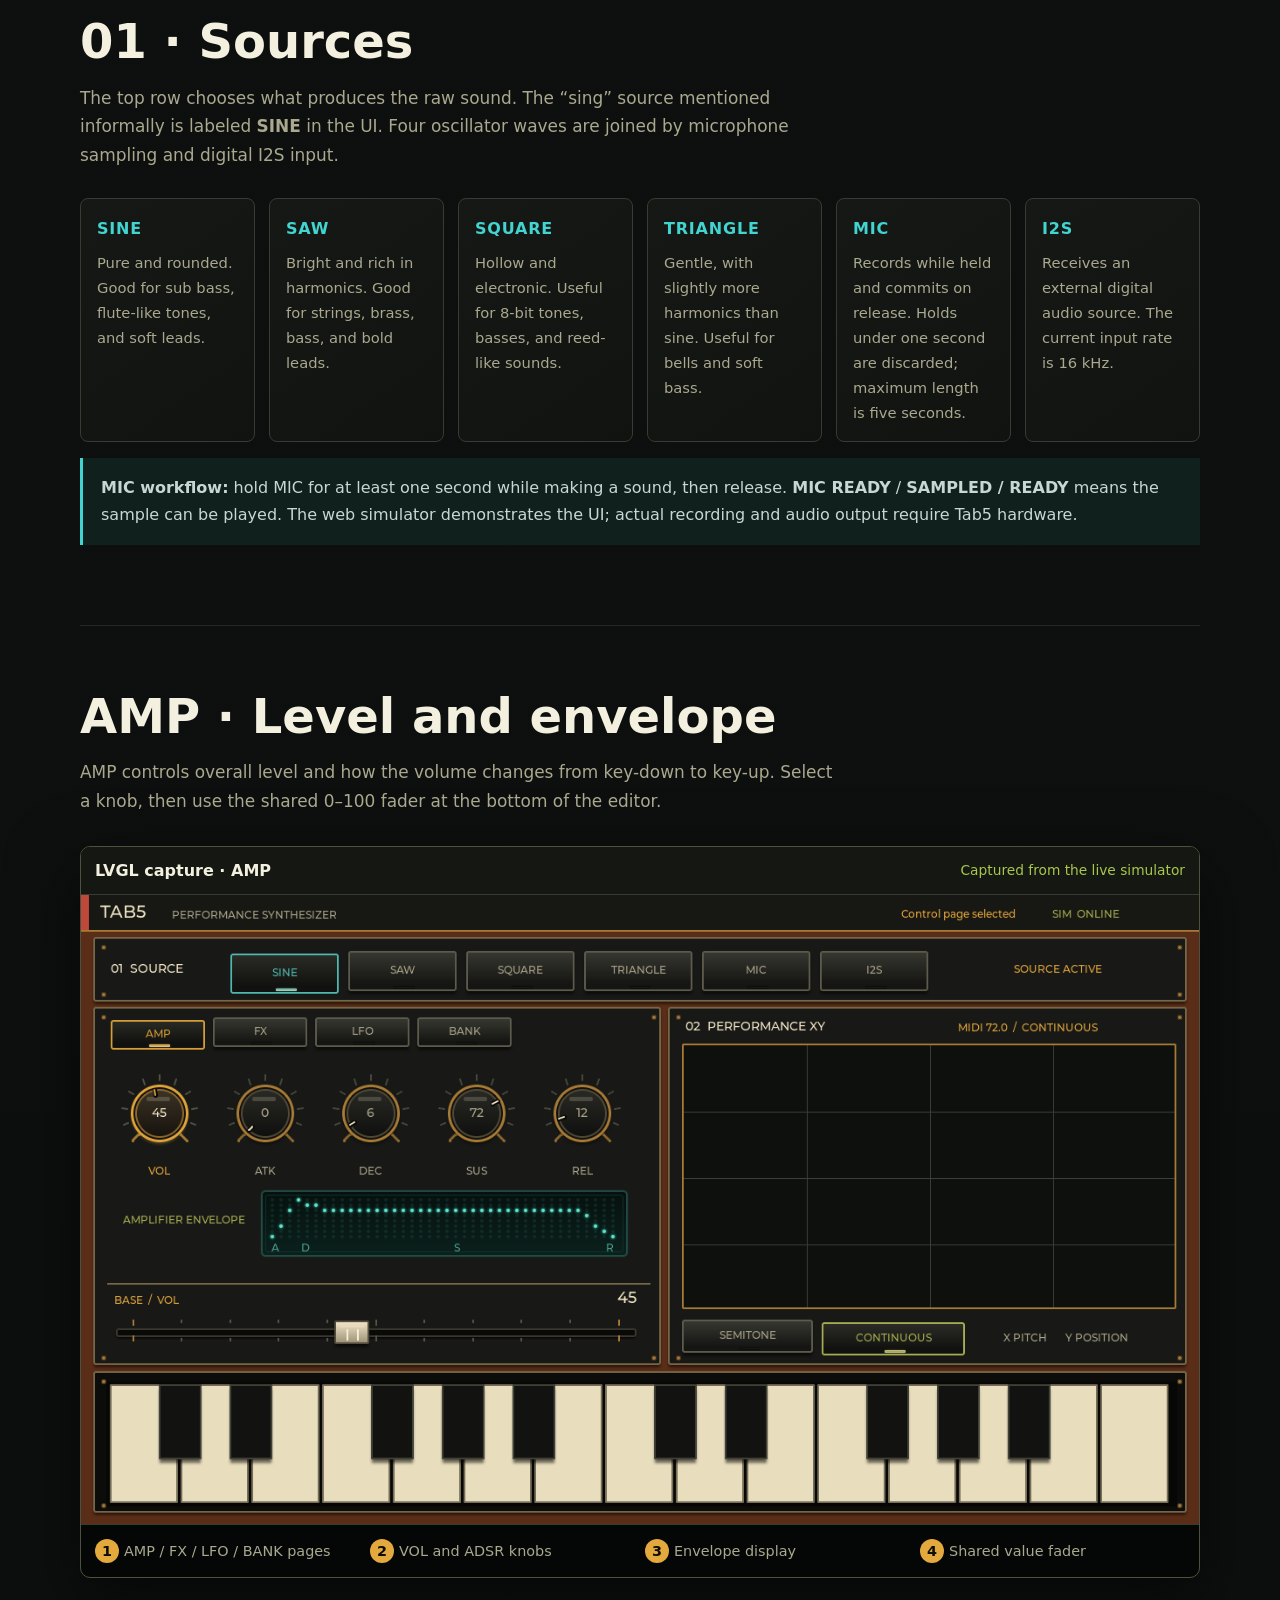
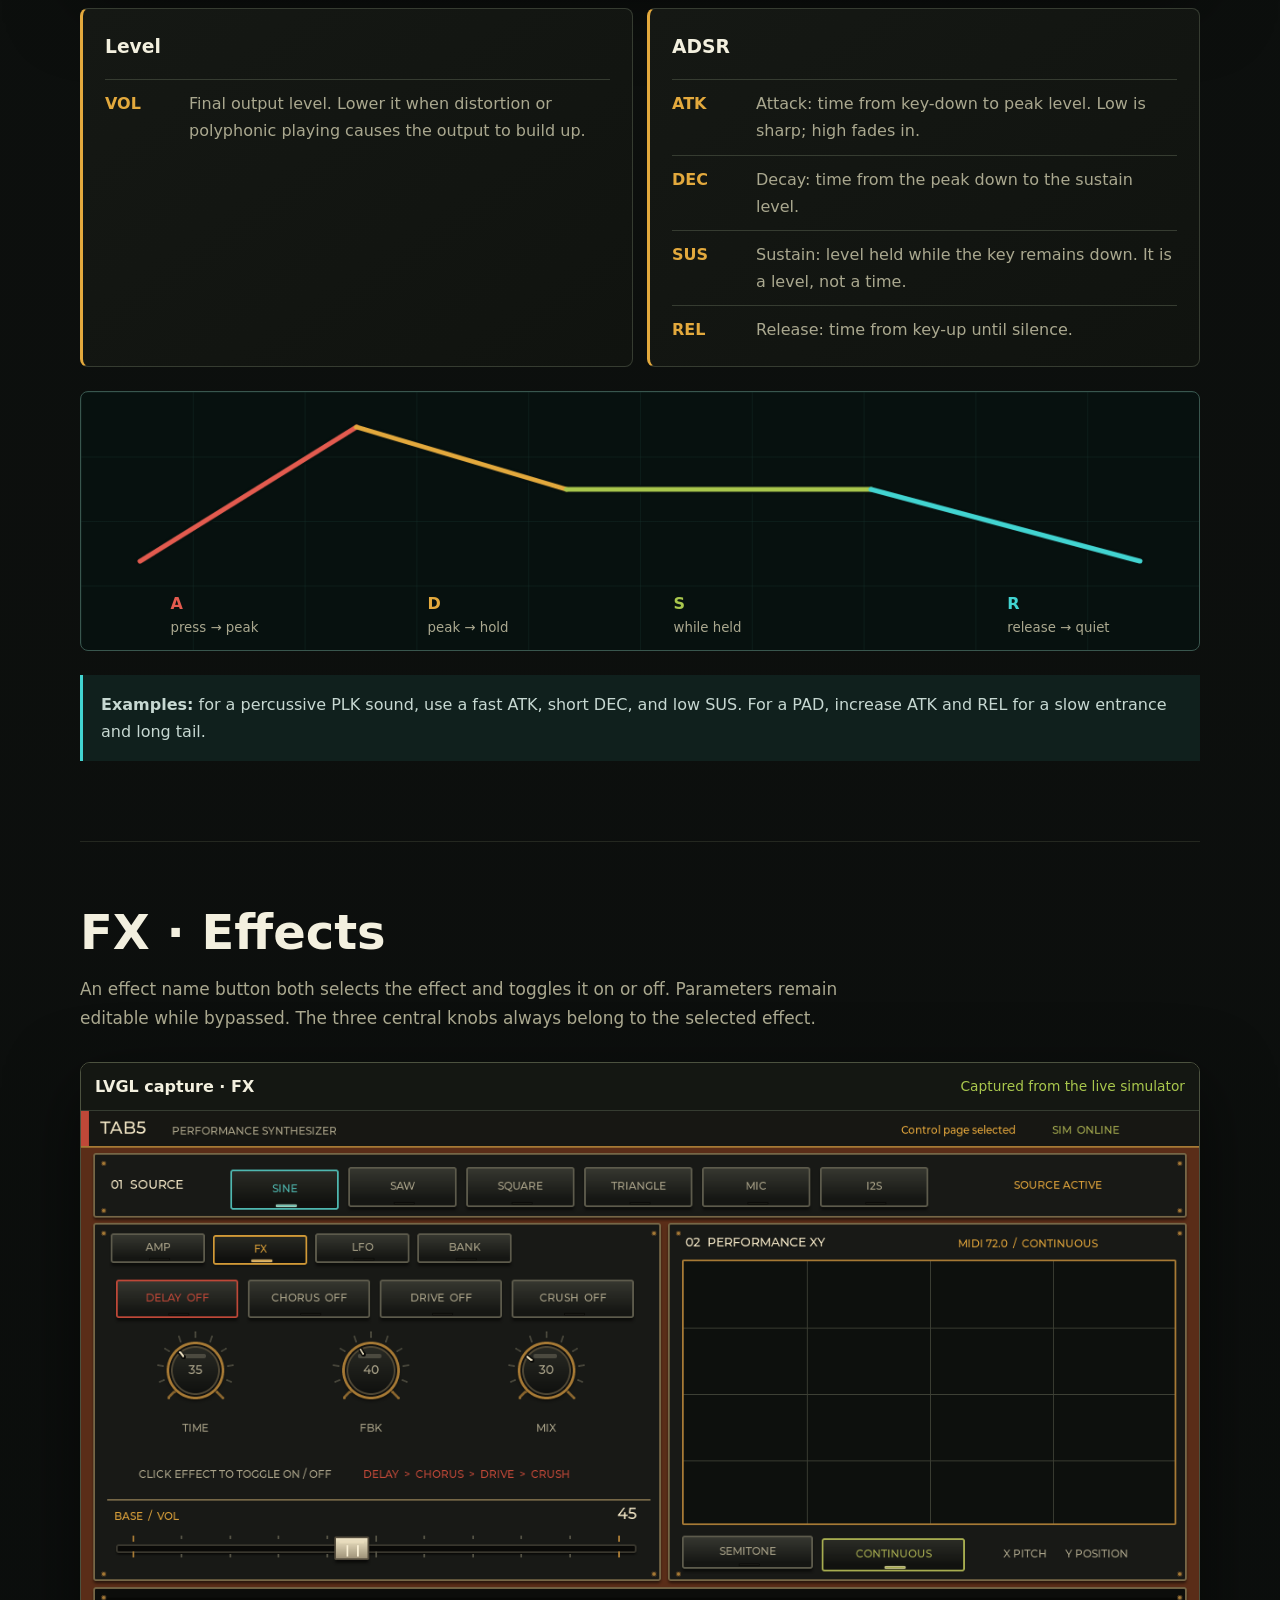
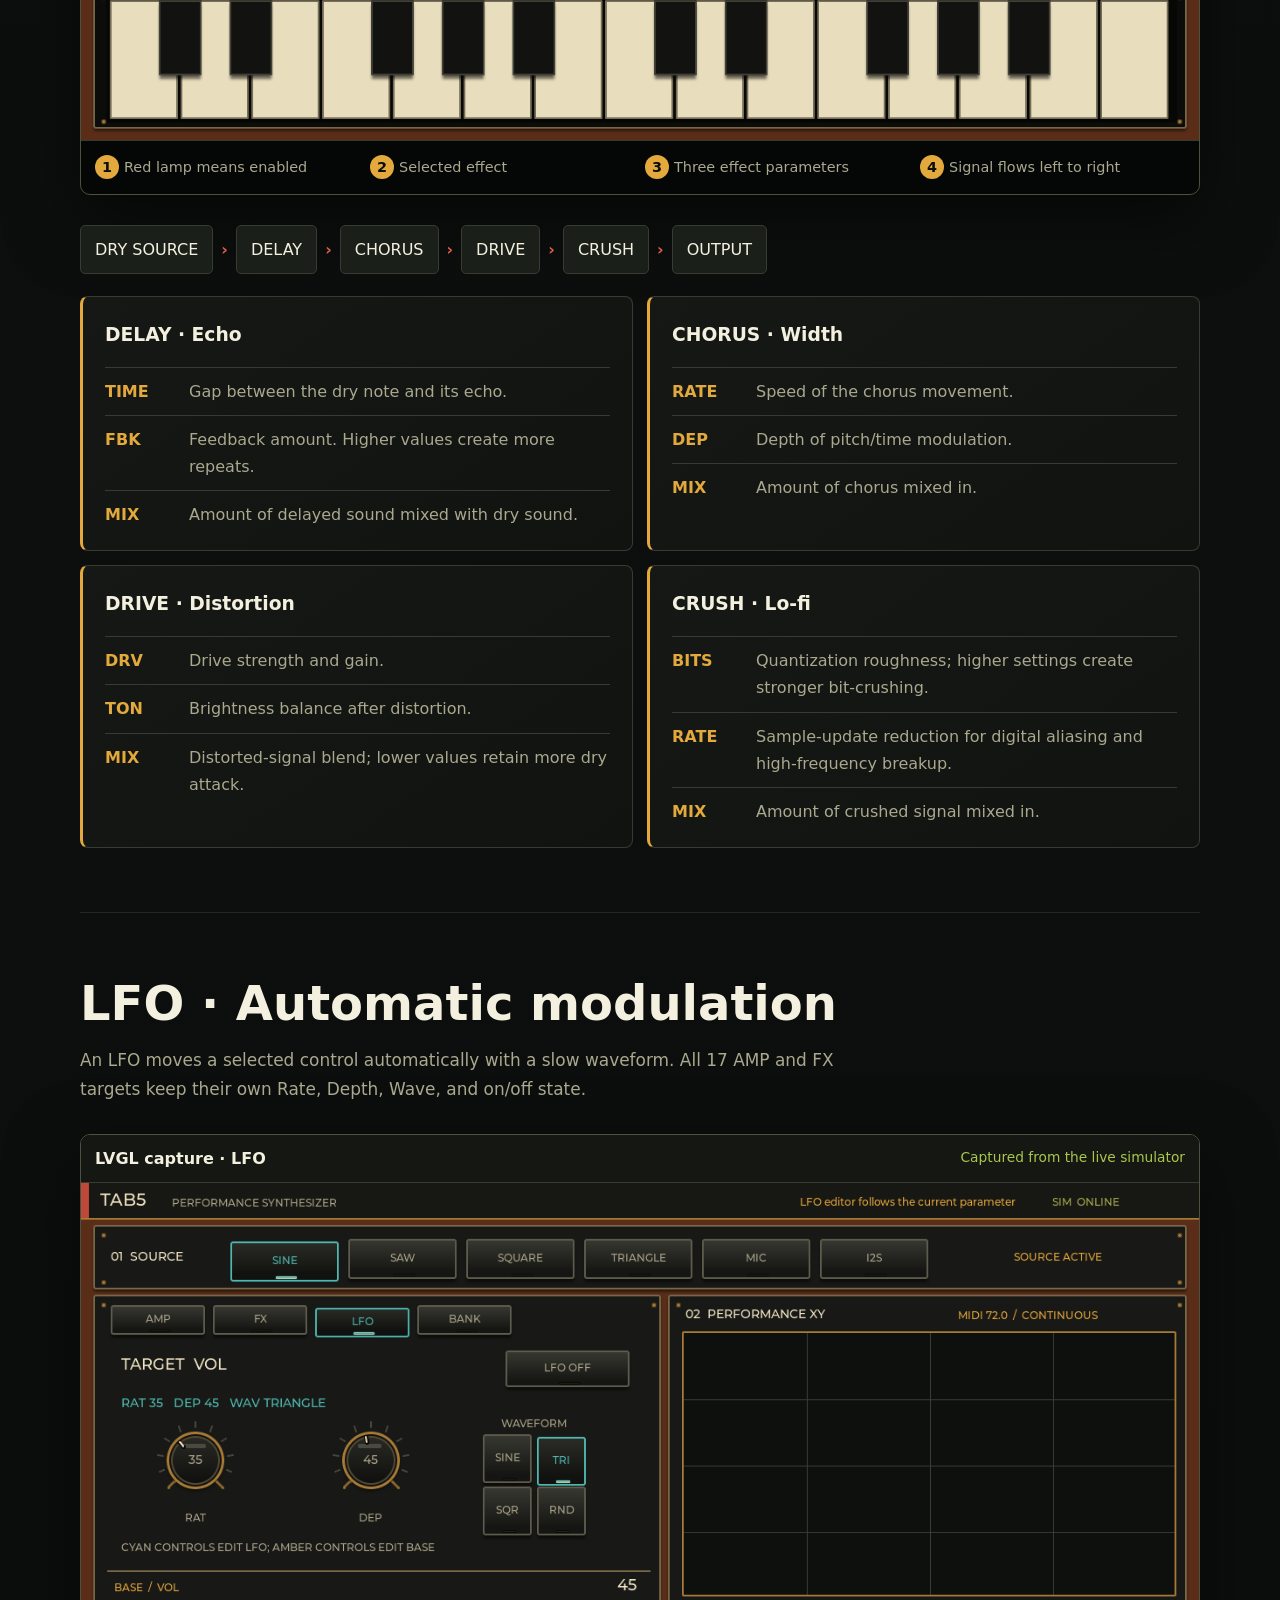
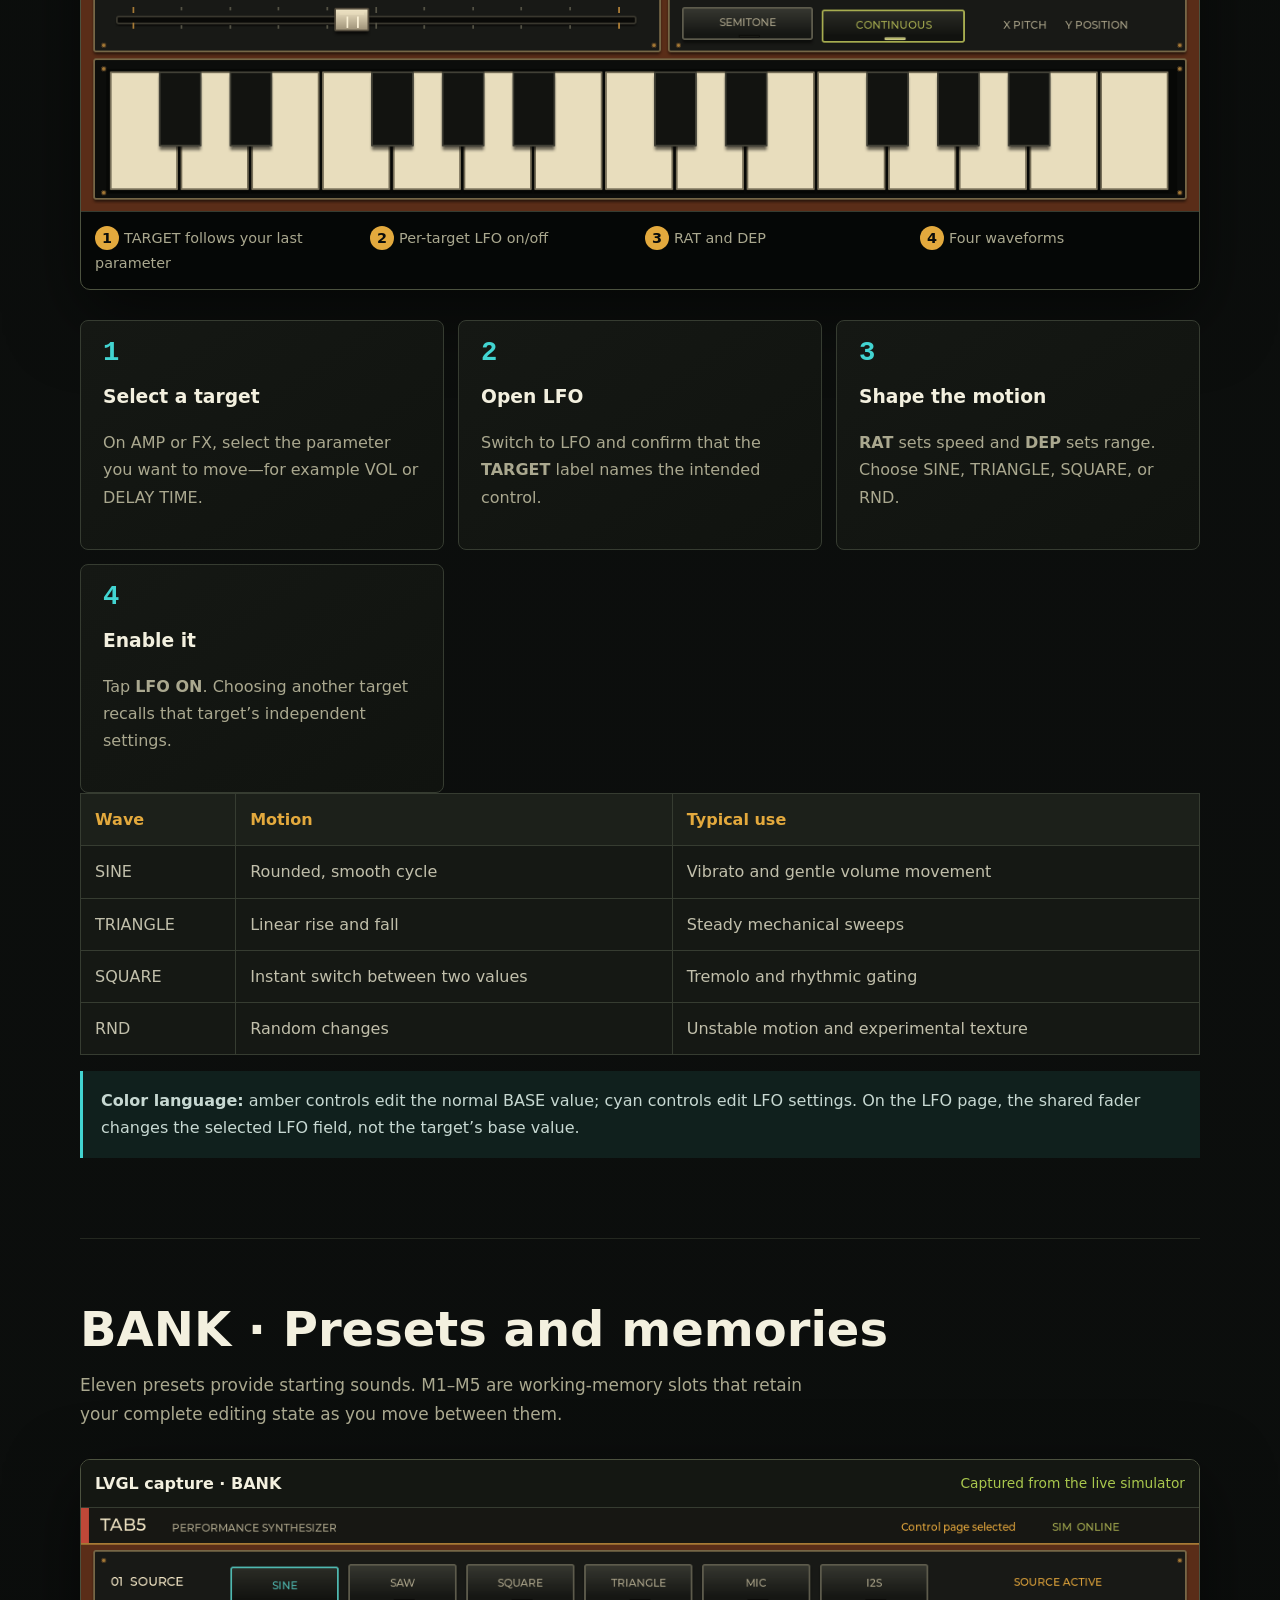
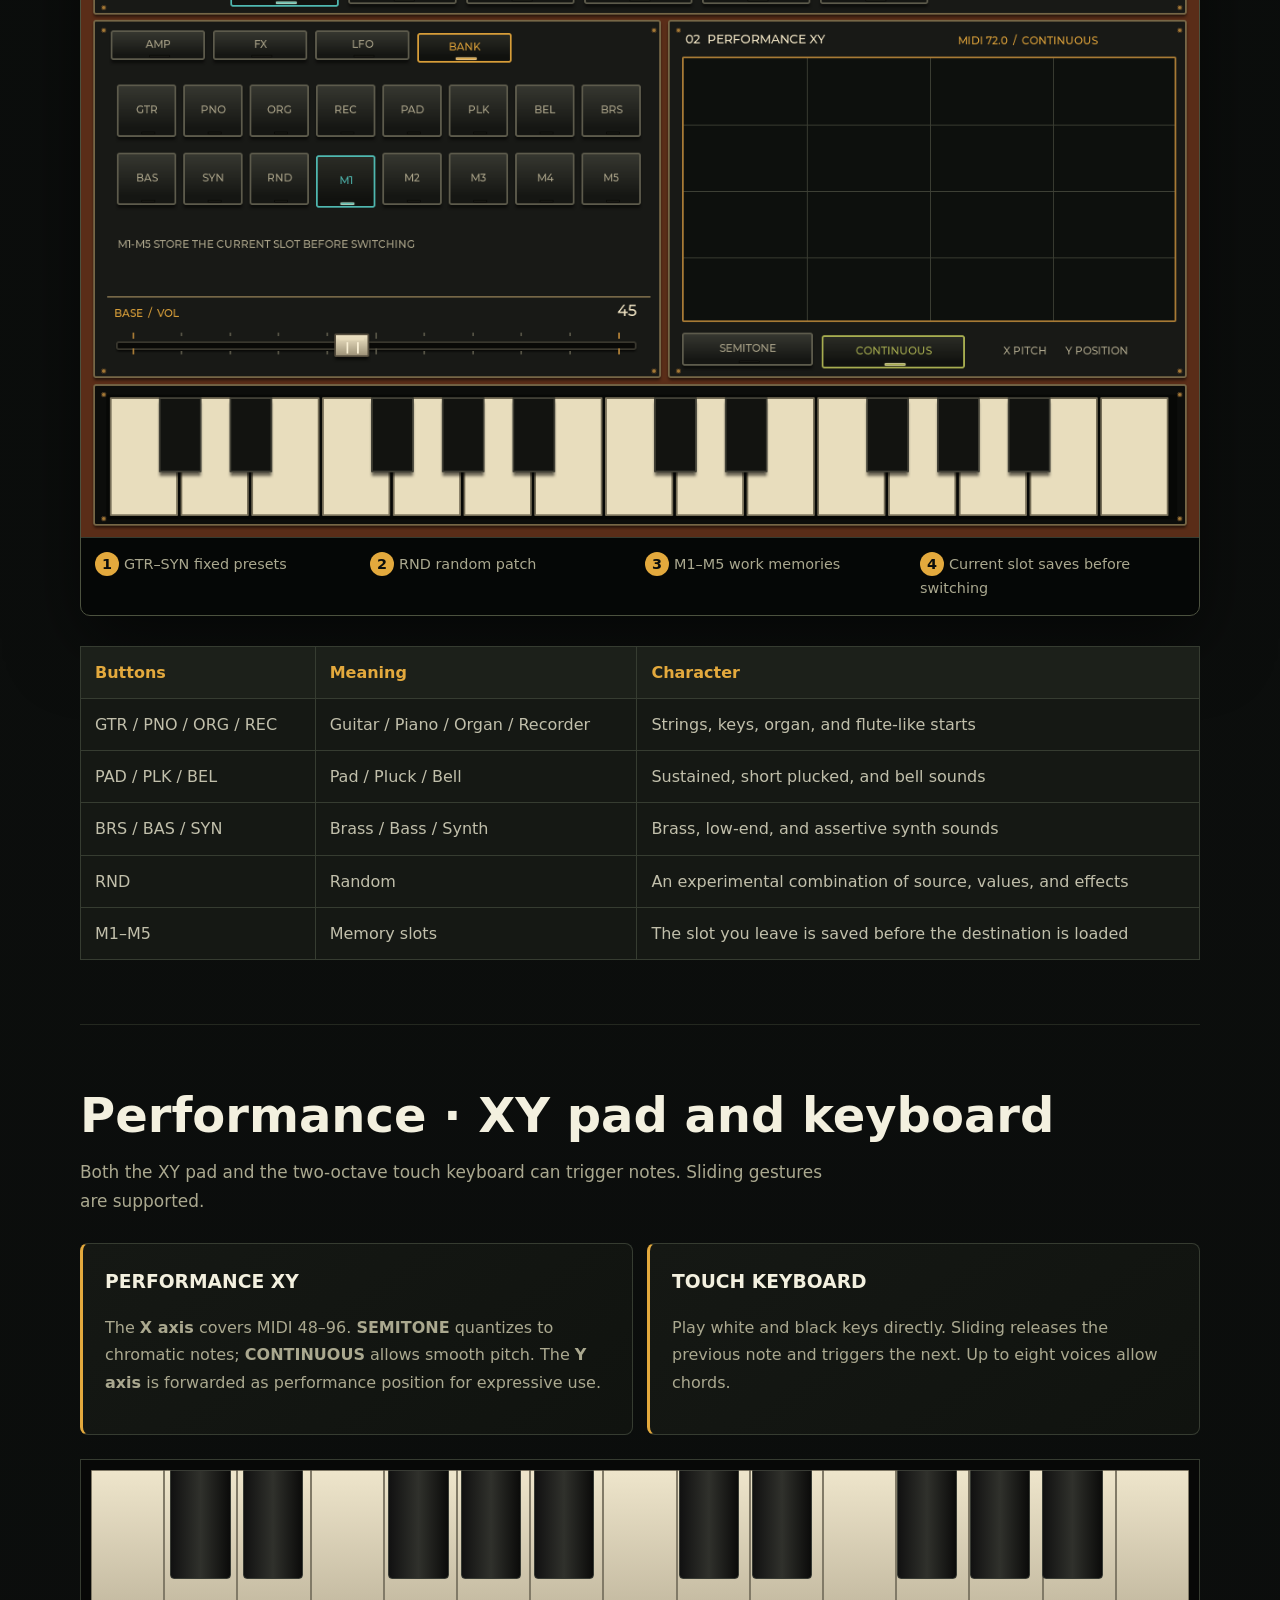
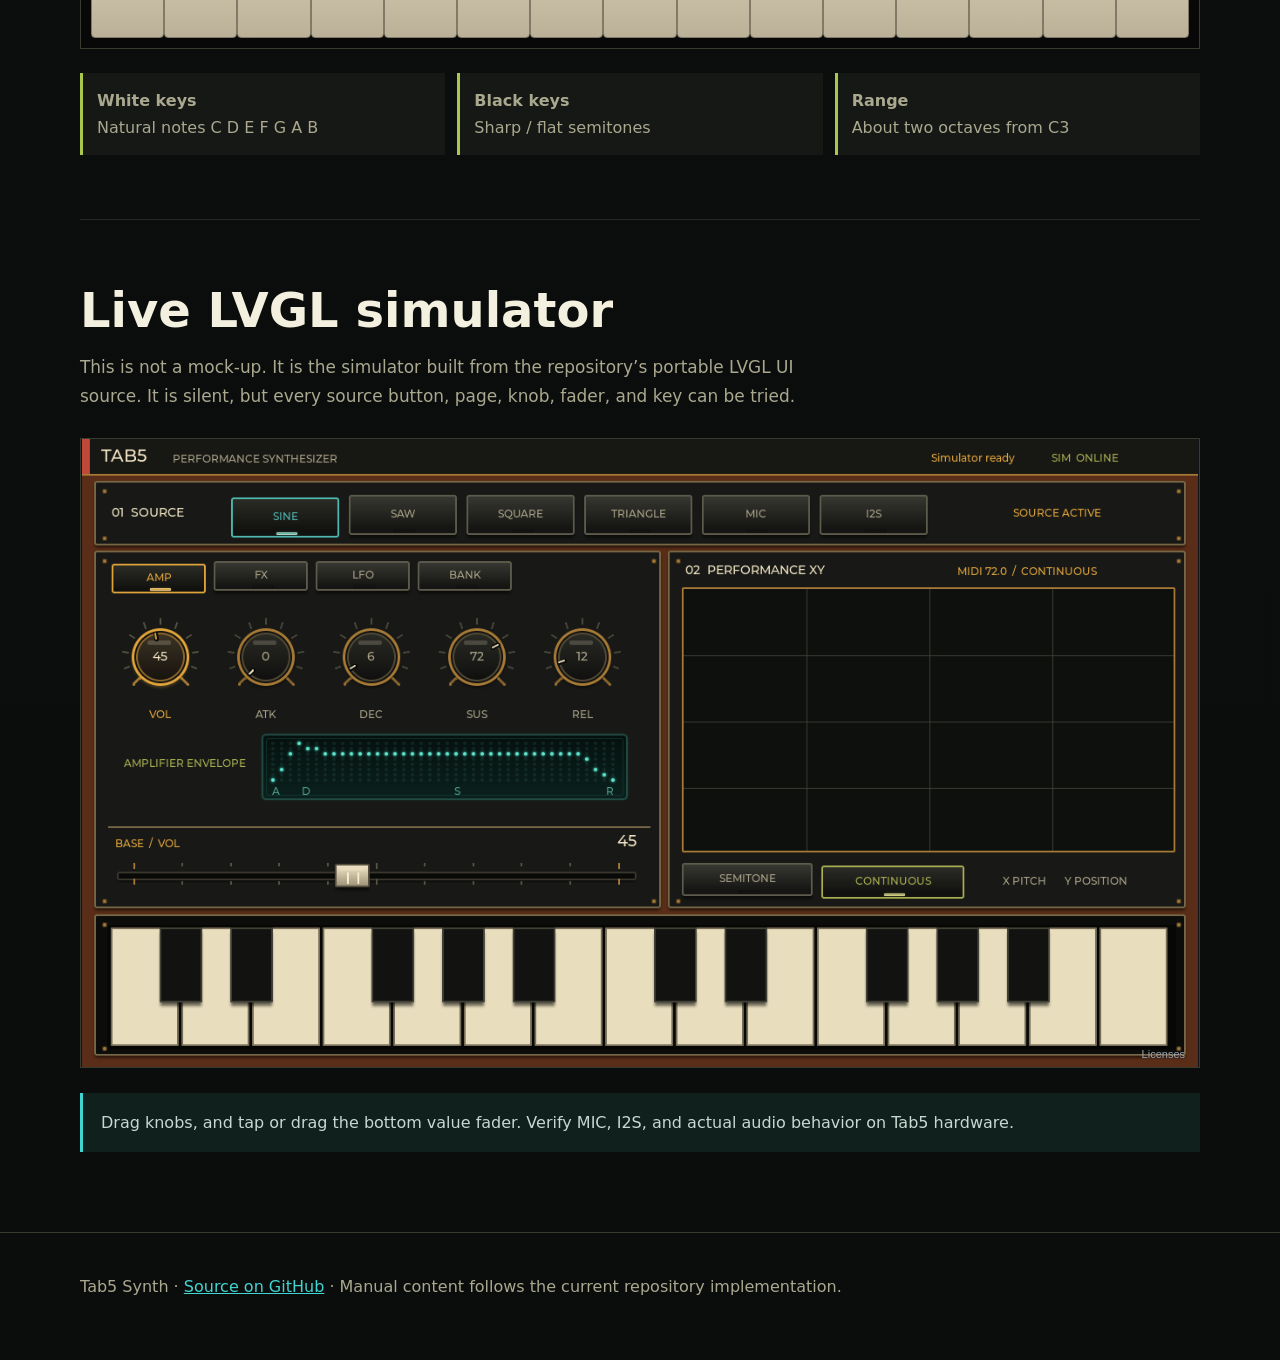
==== commit 92a154be: "docs: connect ADSR envelope segments" ====
--- a/docs/en/index.html
+++ b/docs/en/index.html
@@ -65,7 +65,7 @@
           <div class="parameter"><dt>REL</dt><dd>Release: time from key-up until silence.</dd></div>
         </dl></article>
       </div>
-      <div class="envelope" role="img" aria-label="ADSR envelope diagram"><i class="env-line env-a"></i><i class="env-line env-d"></i><i class="env-line env-s"></i><i class="env-line env-r"></i><span class="env-label a">A<small>press → peak</small></span><span class="env-label d">D<small>peak → hold</small></span><span class="env-label s">S<small>while held</small></span><span class="env-label r">R<small>release → quiet</small></span></div>
+      <div class="envelope" role="img" aria-label="ADSR envelope diagram"><canvas class="env-canvas" width="1000" height="180" aria-hidden="true"></canvas><span class="env-label a">A<small>press → peak</small></span><span class="env-label d">D<small>peak → hold</small></span><span class="env-label s">S<small>while held</small></span><span class="env-label r">R<small>release → quiet</small></span></div>
       <p class="note"><b>Examples:</b> for a percussive PLK sound, use a fast ATK, short DEC, and low SUS. For a PAD, increase ATK and REL for a slow entrance and long tail.</p>
     </section>
 
--- a/docs/assets/manual.css
+++ b/docs/assets/manual.css
@@ -175,11 +175,13 @@
     #07110f;
   background-size: 10% 25%;
 }
-.env-line { position: absolute; height: 4px; transform-origin: left center; border-radius: 4px; }
-.env-a { left: 4%; bottom: 12%; width: 23%; background: var(--red); transform: rotate(-48deg); }
-.env-d { left: 24%; top: 16%; width: 23%; background: var(--amber); transform: rotate(29deg); }
-.env-s { left: 45%; top: 43%; width: 28%; background: var(--lime); }
-.env-r { left: 72%; top: 43%; width: 27%; background: var(--cyan); transform: rotate(35deg); }
+.env-canvas {
+  position: absolute;
+  top: 18px;
+  left: 3%;
+  width: 94%;
+  height: 170px;
+}
 .env-label { position: absolute; bottom: 10px; font-weight: 800; }
 .env-label small { display: block; color: var(--muted); font-weight: 400; }
 .env-label.a { left: 8%; color: var(--red); }
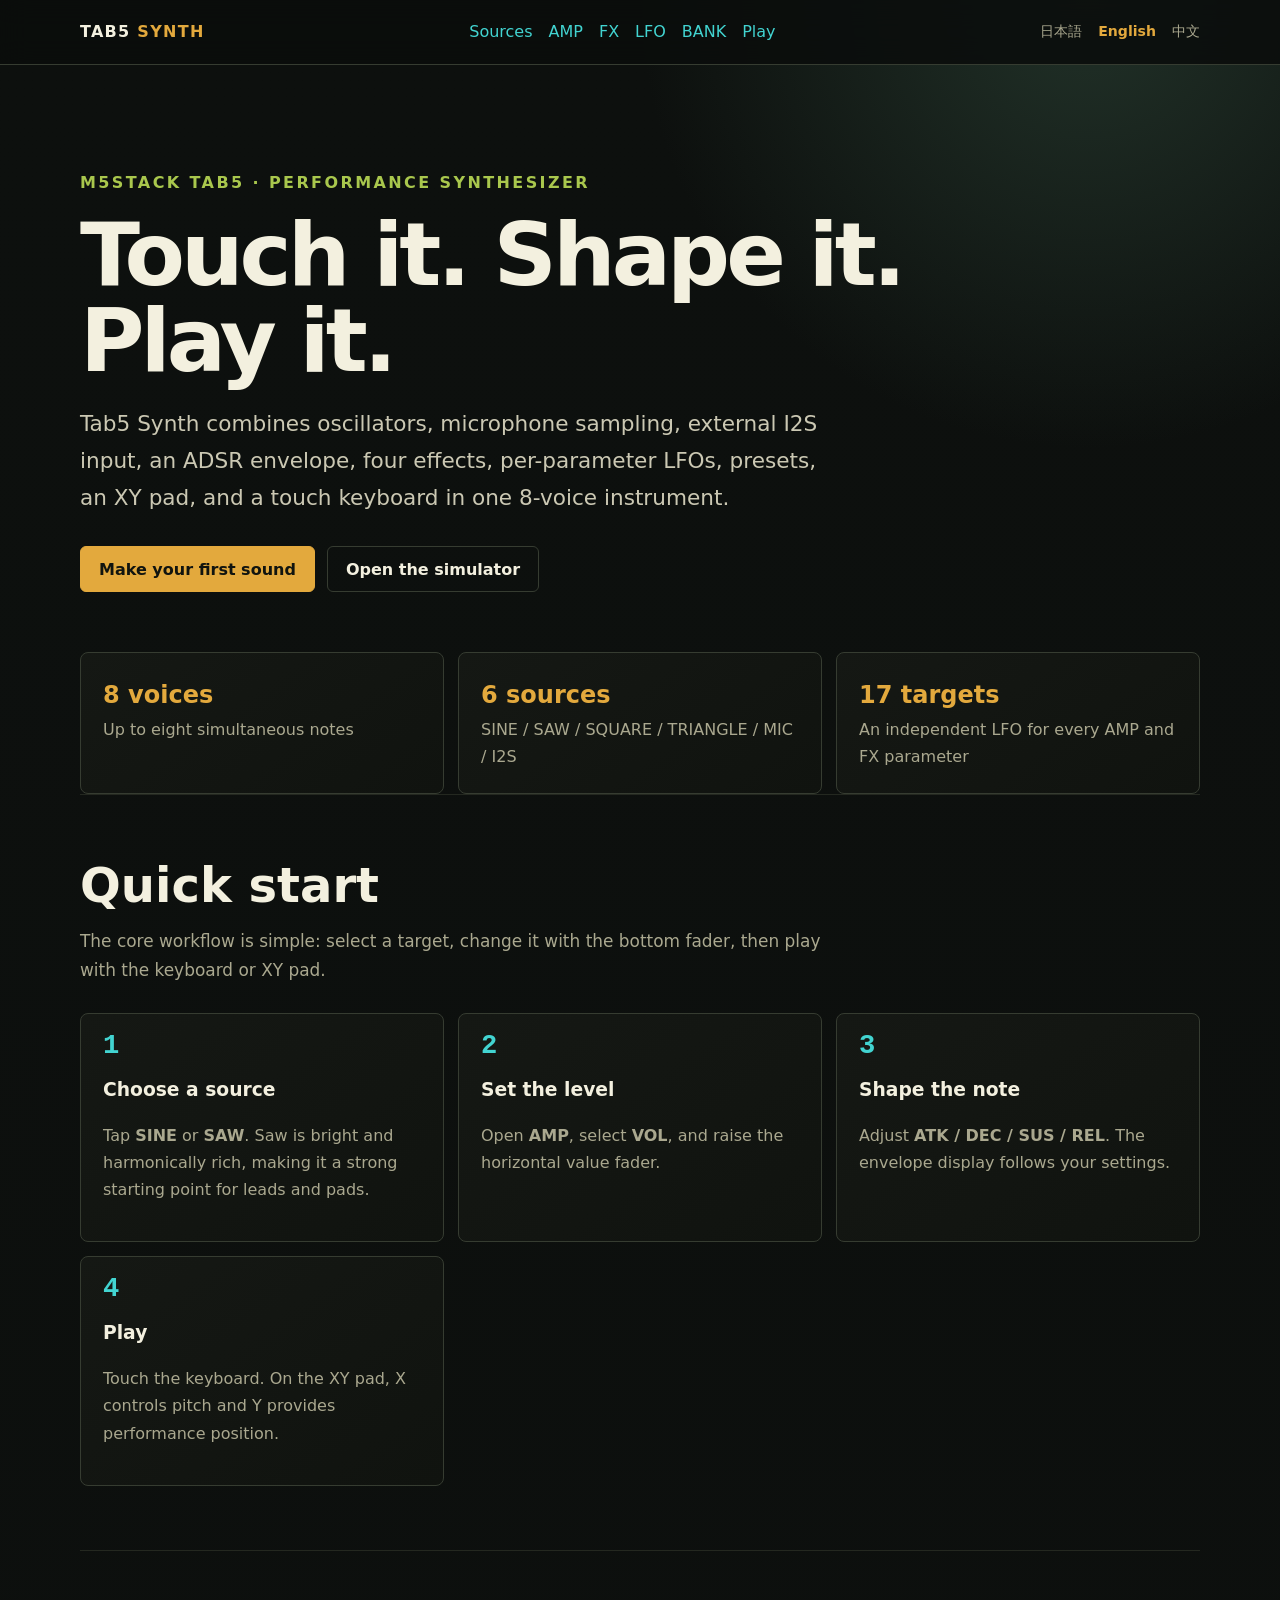
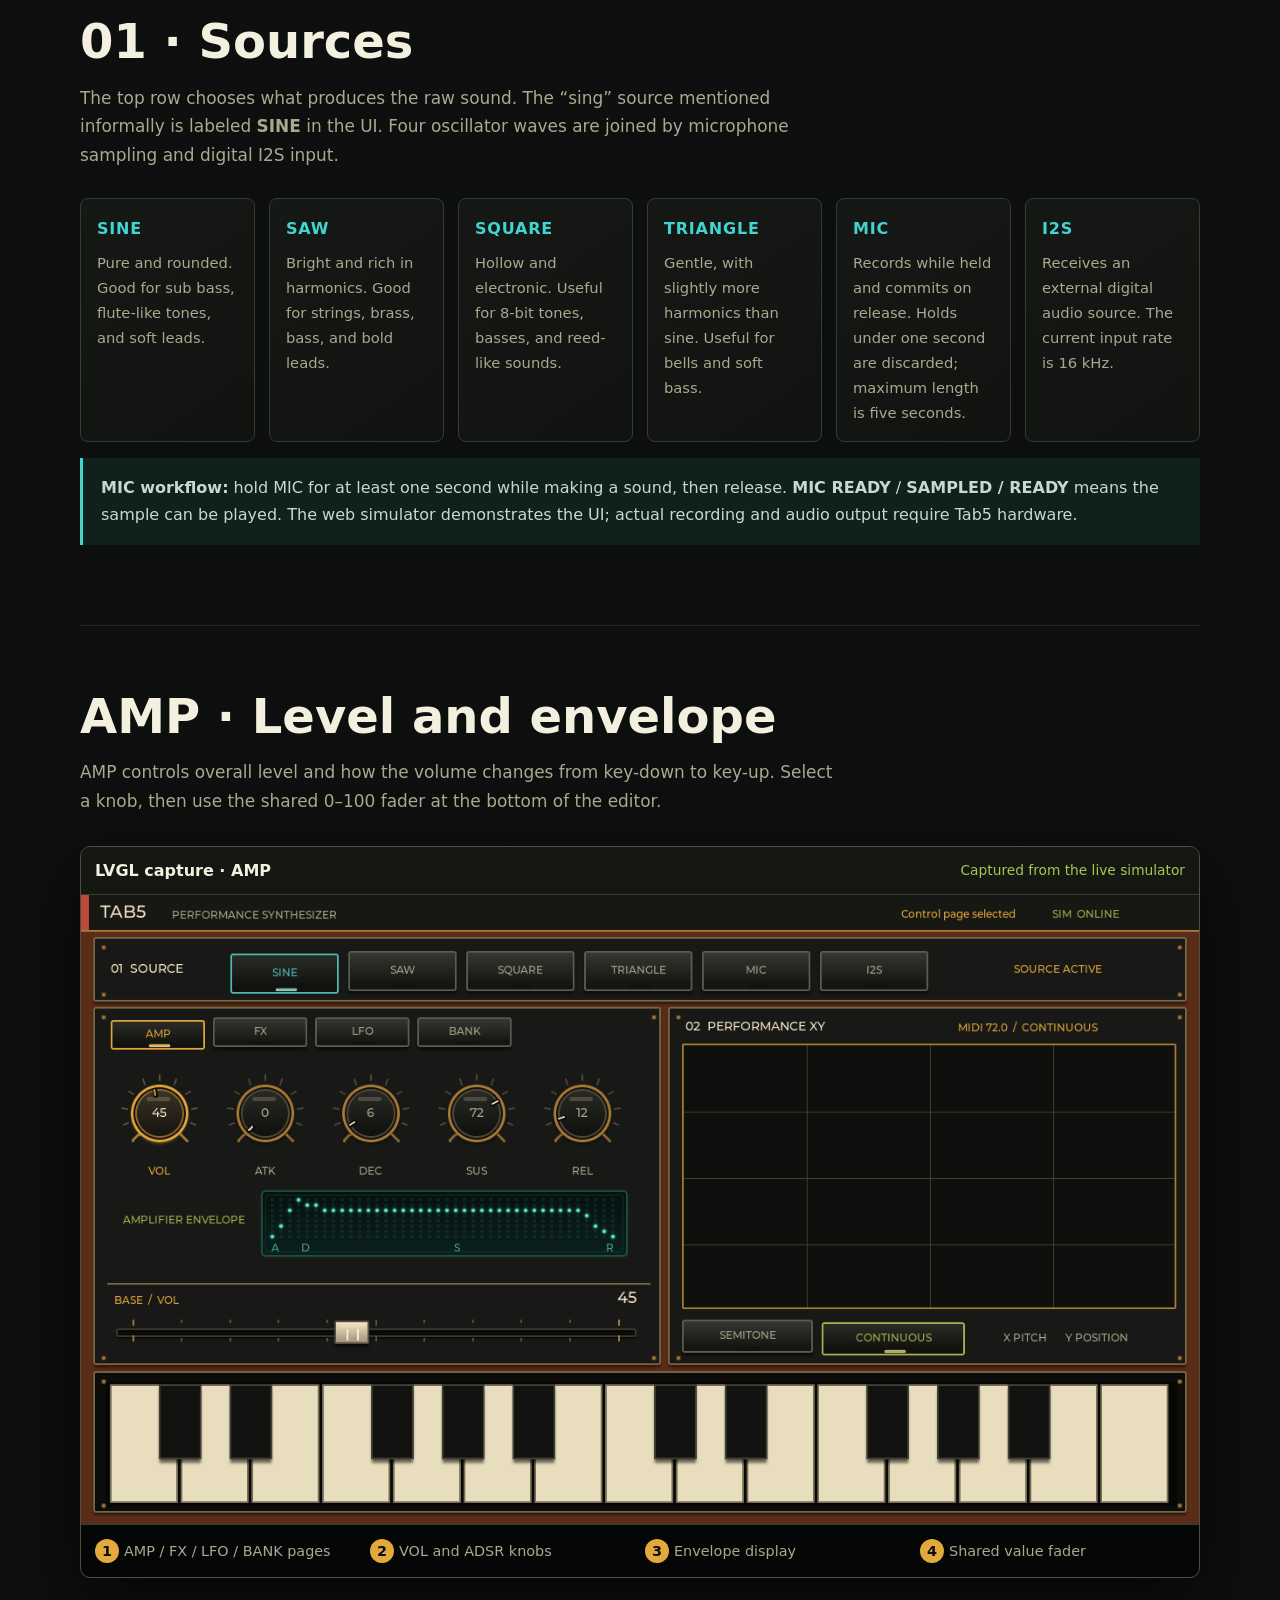
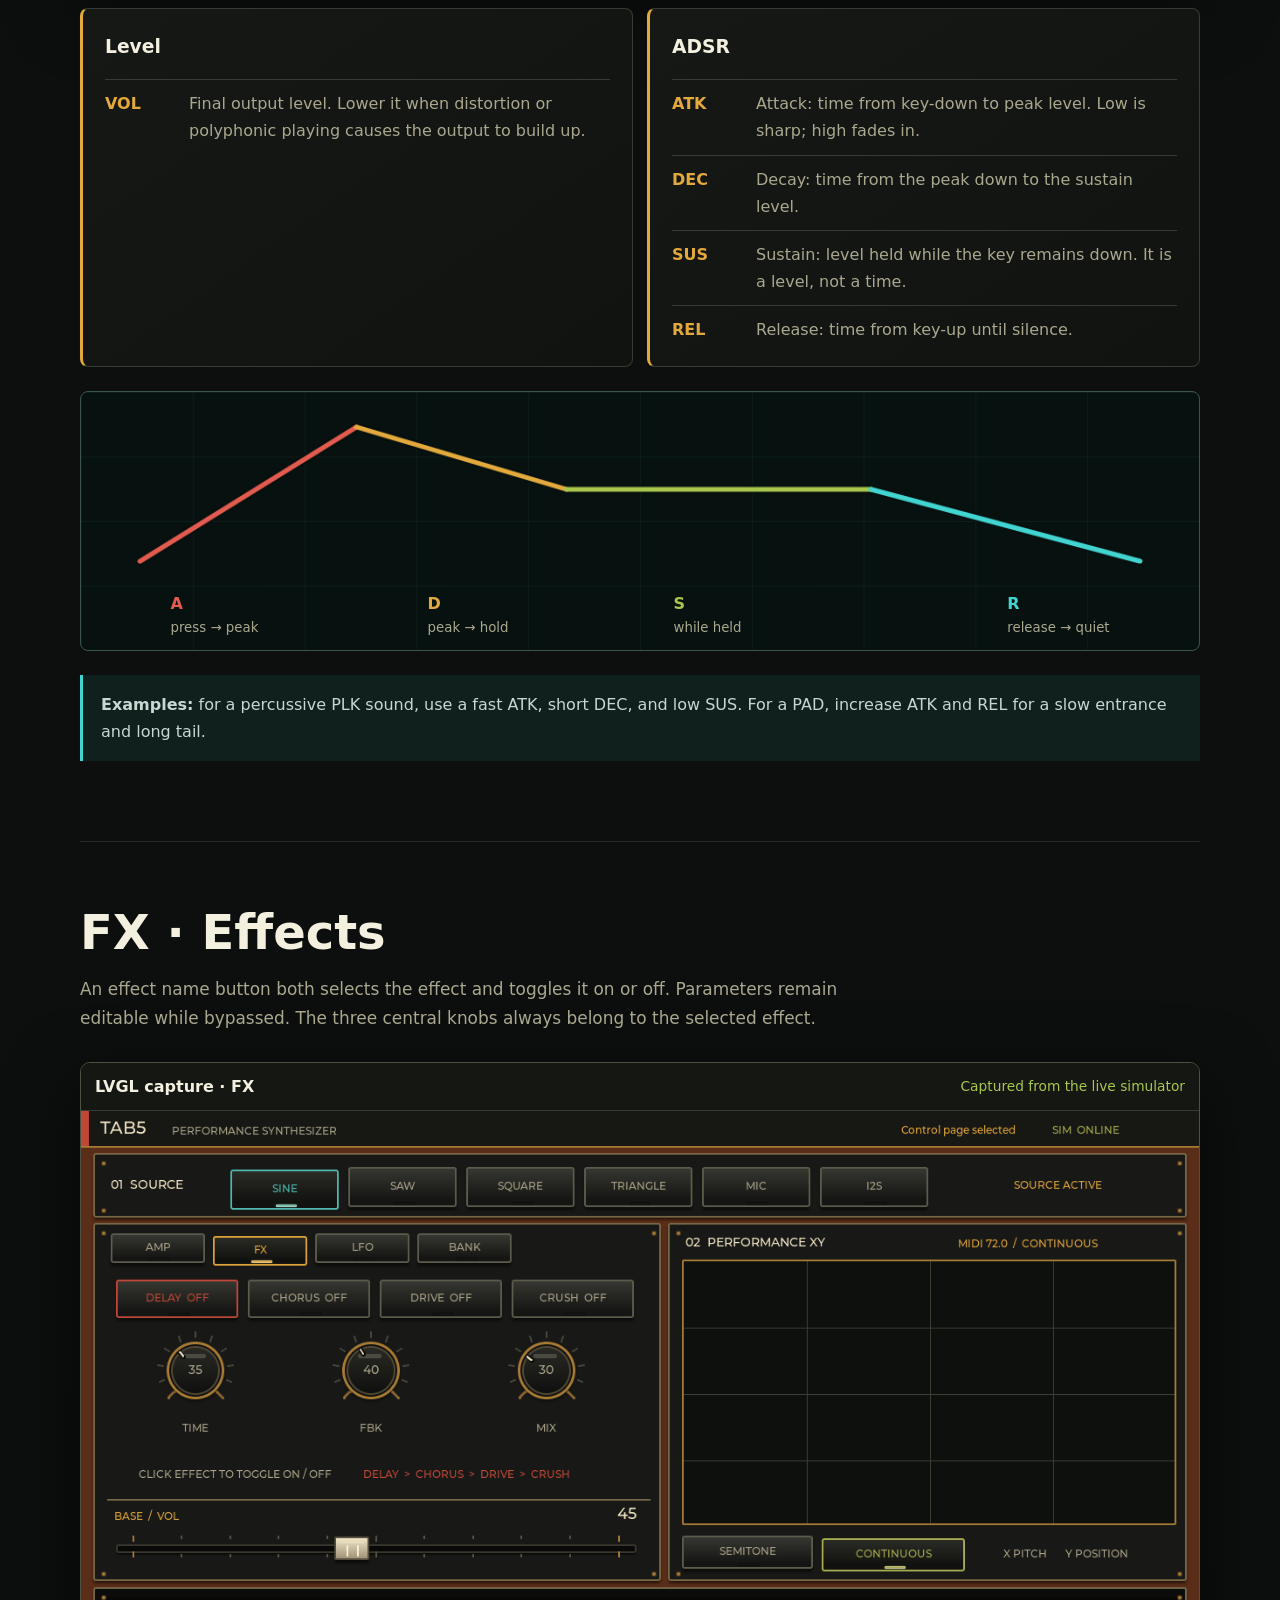
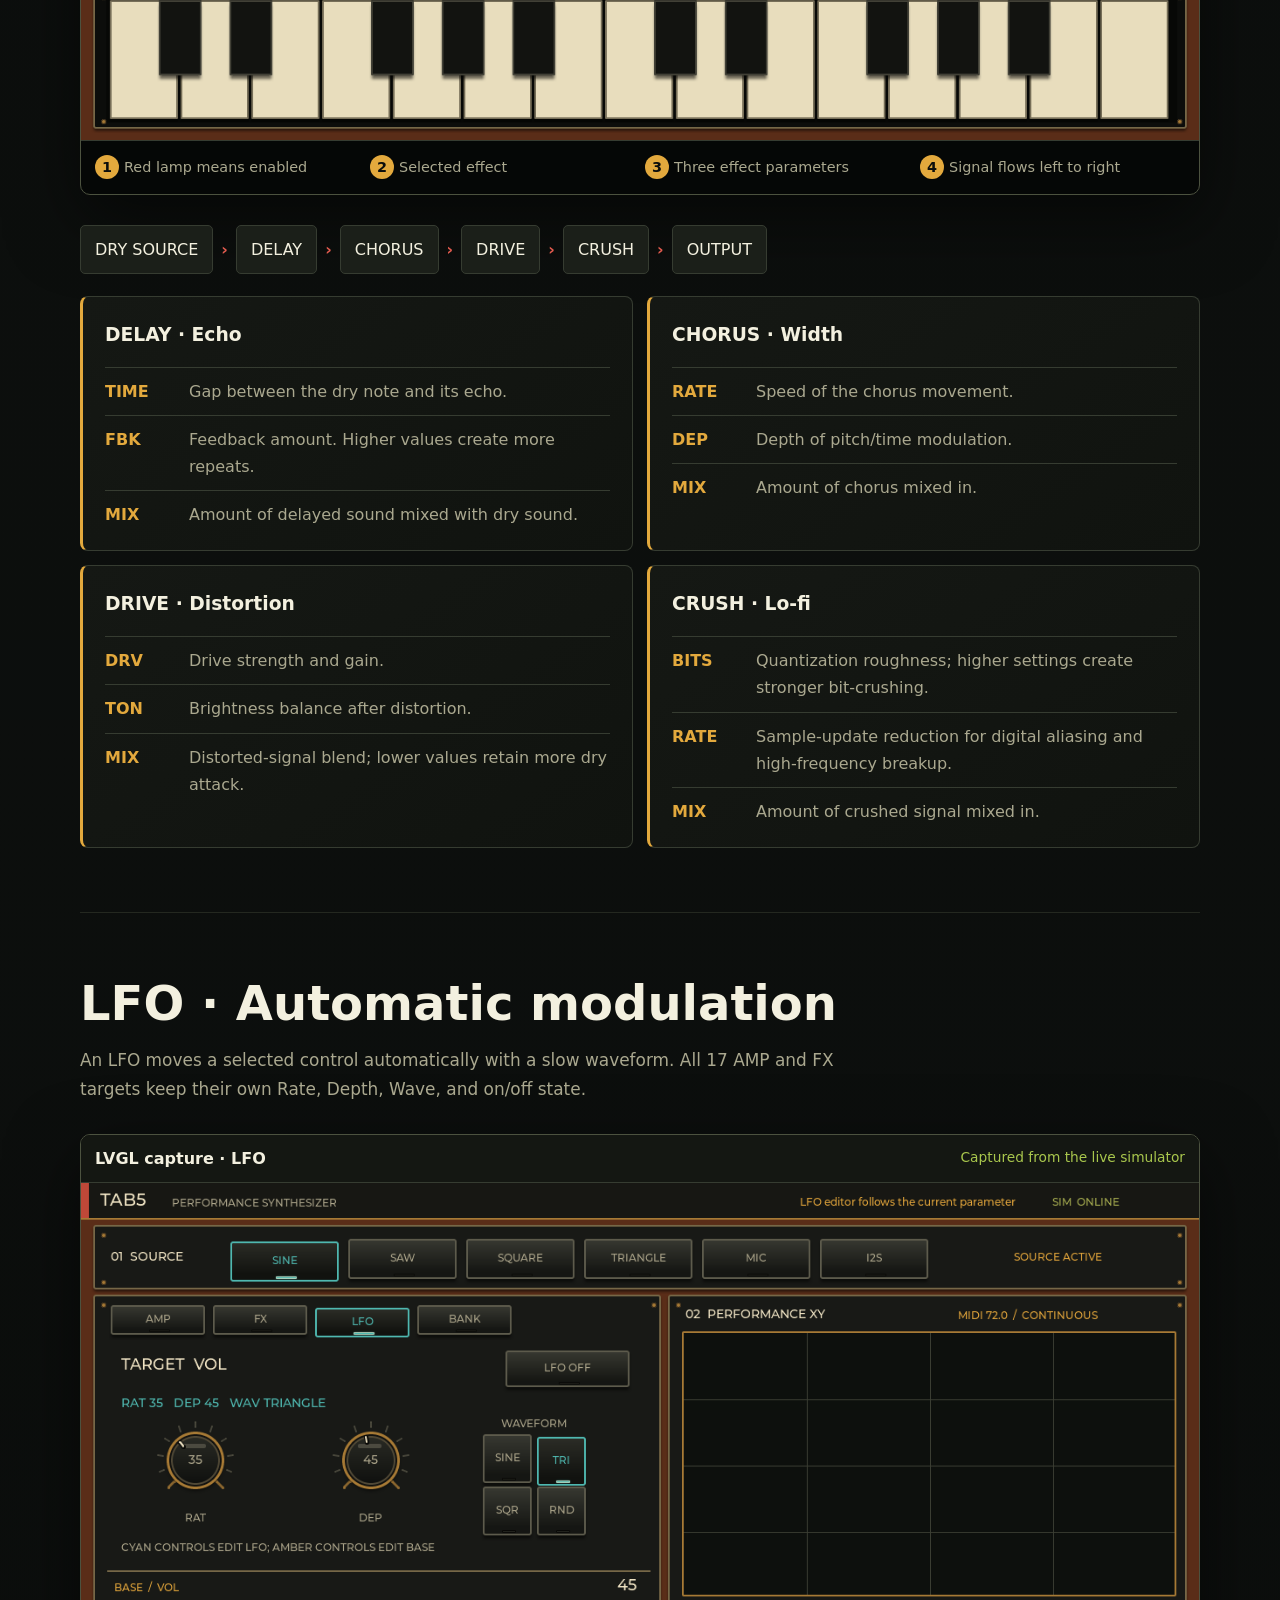
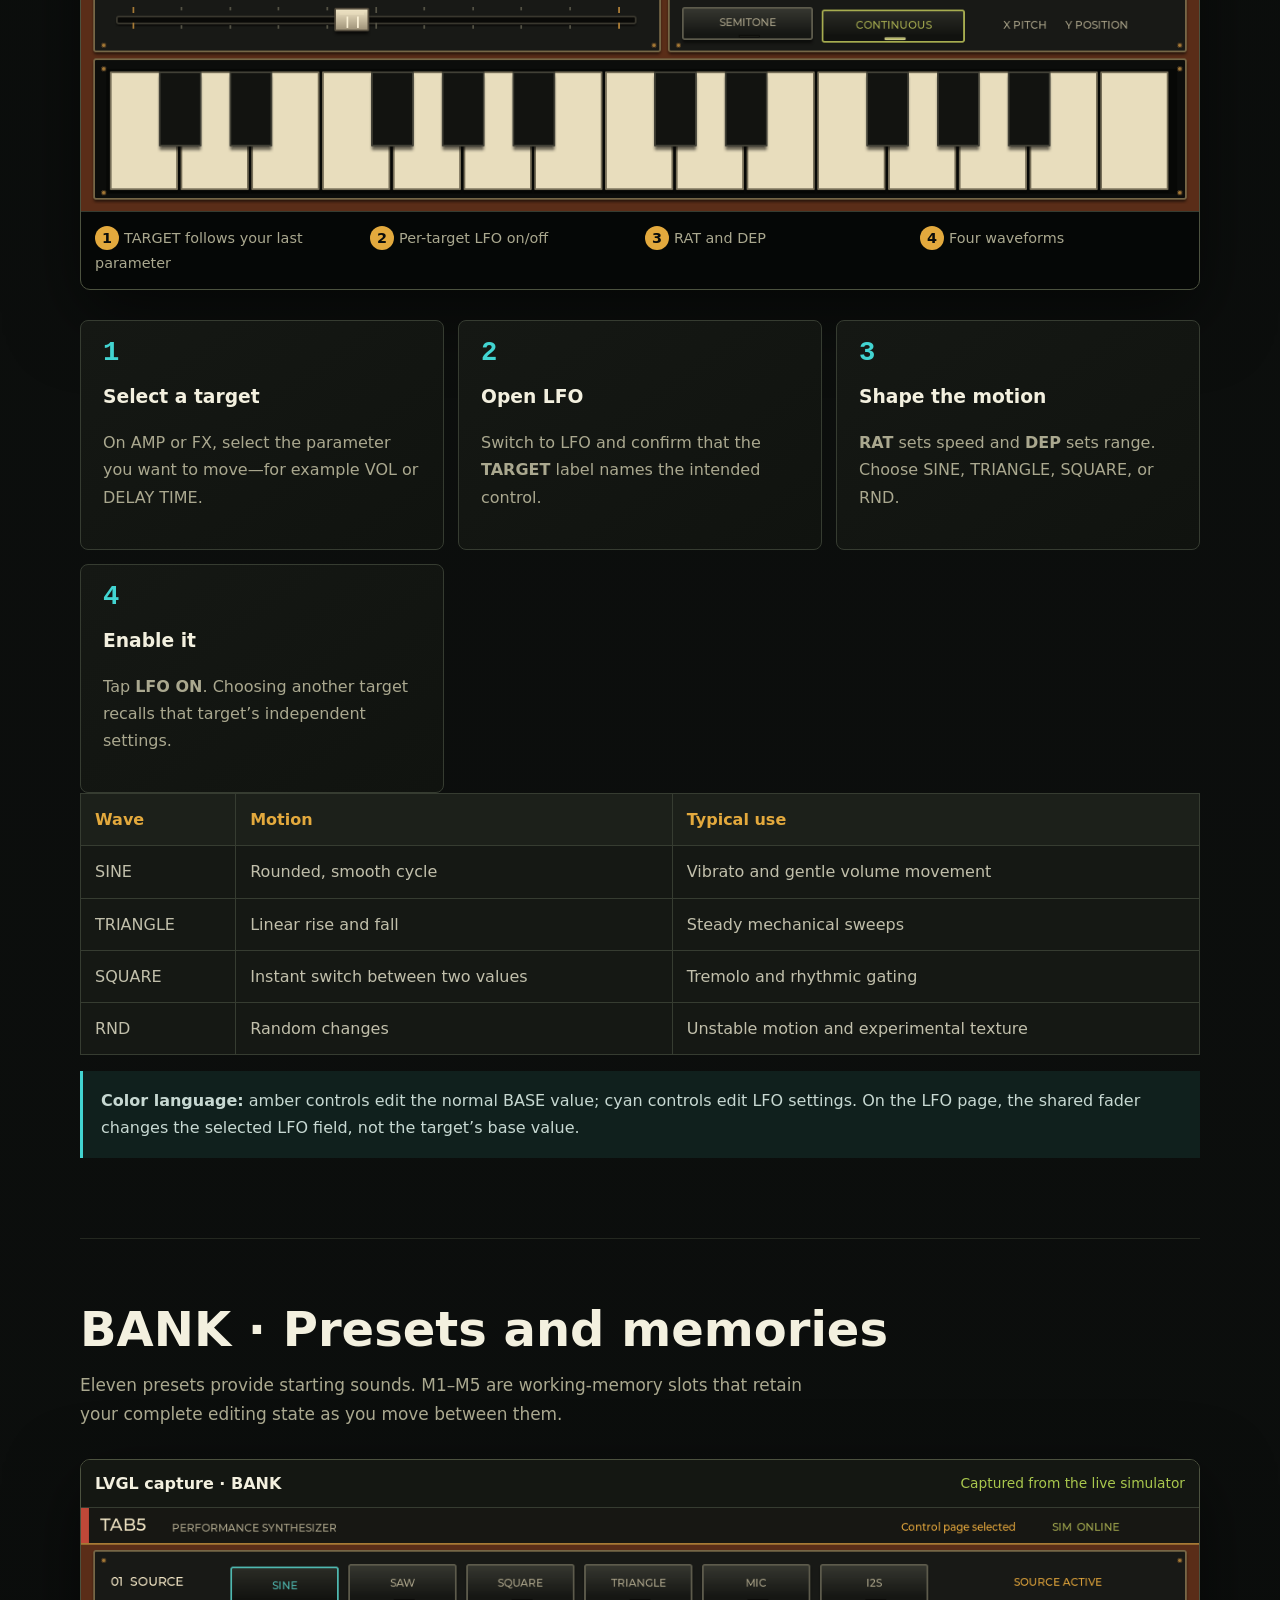
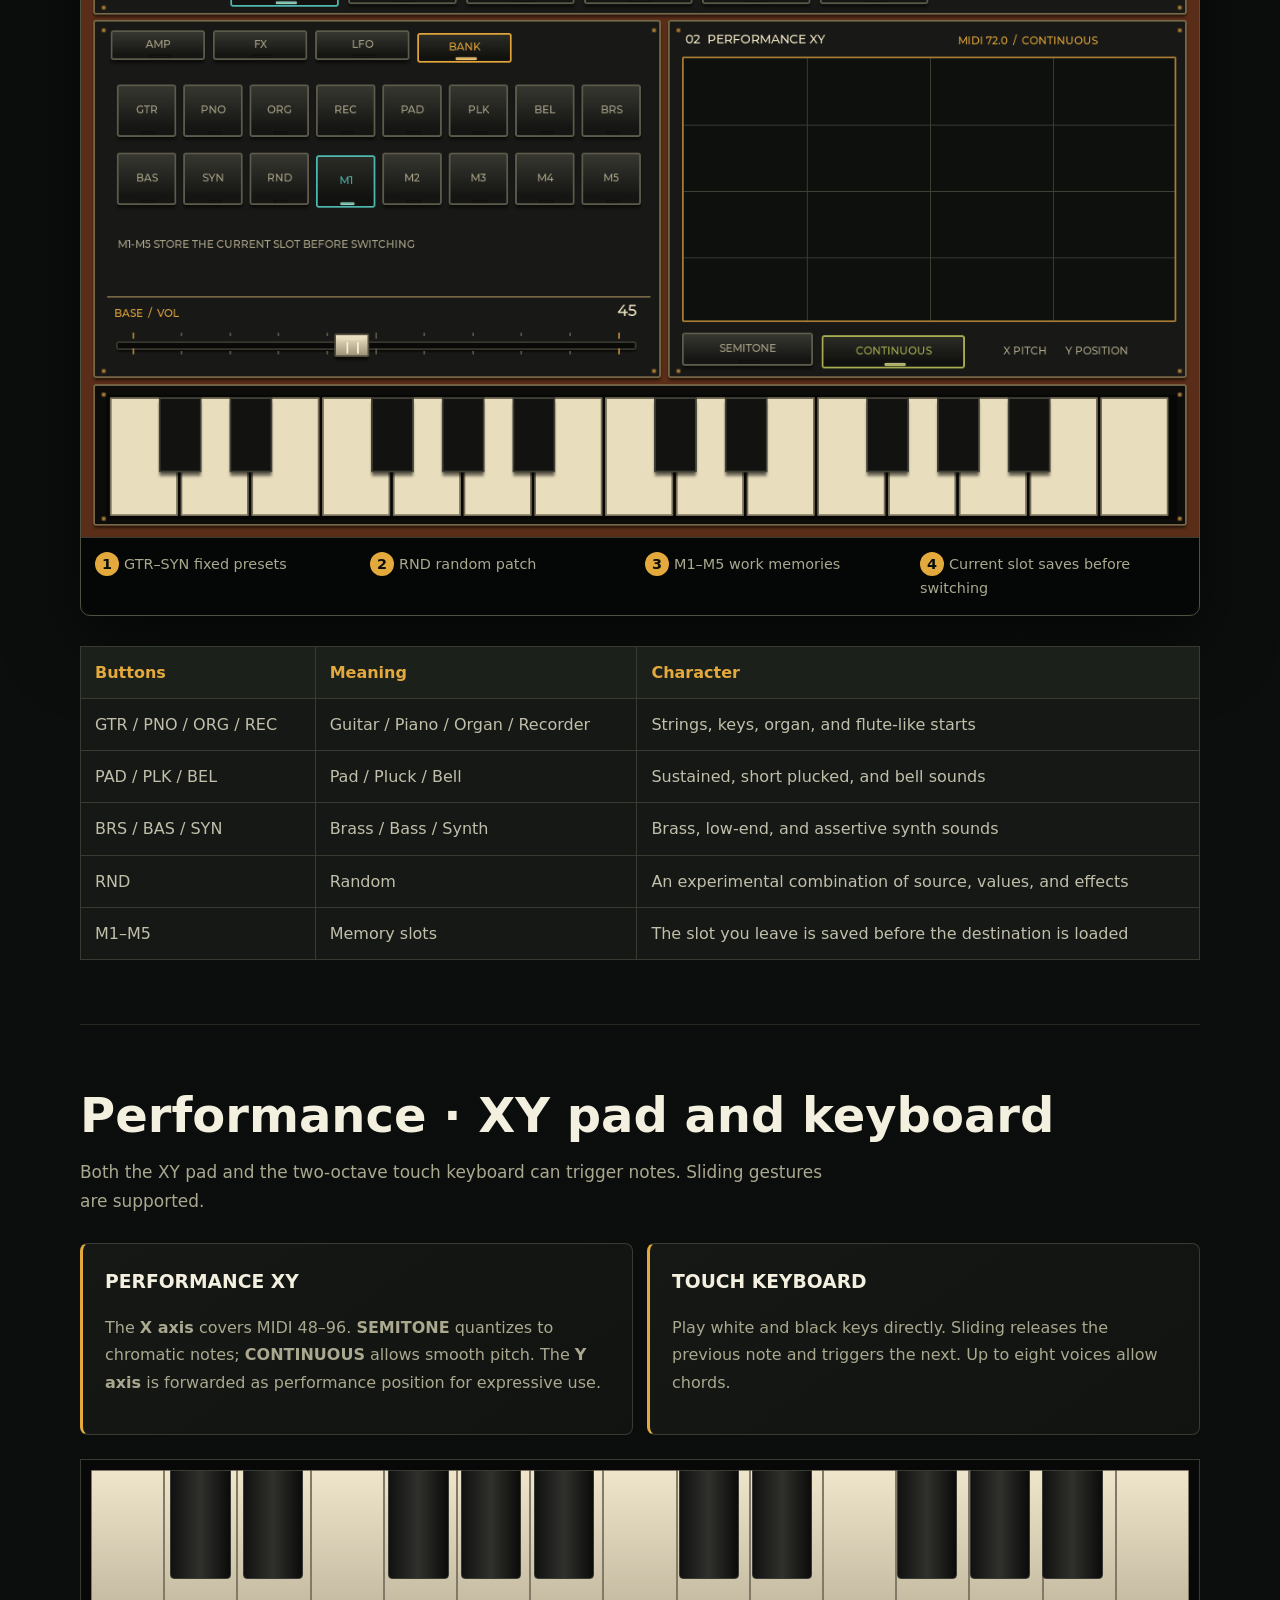
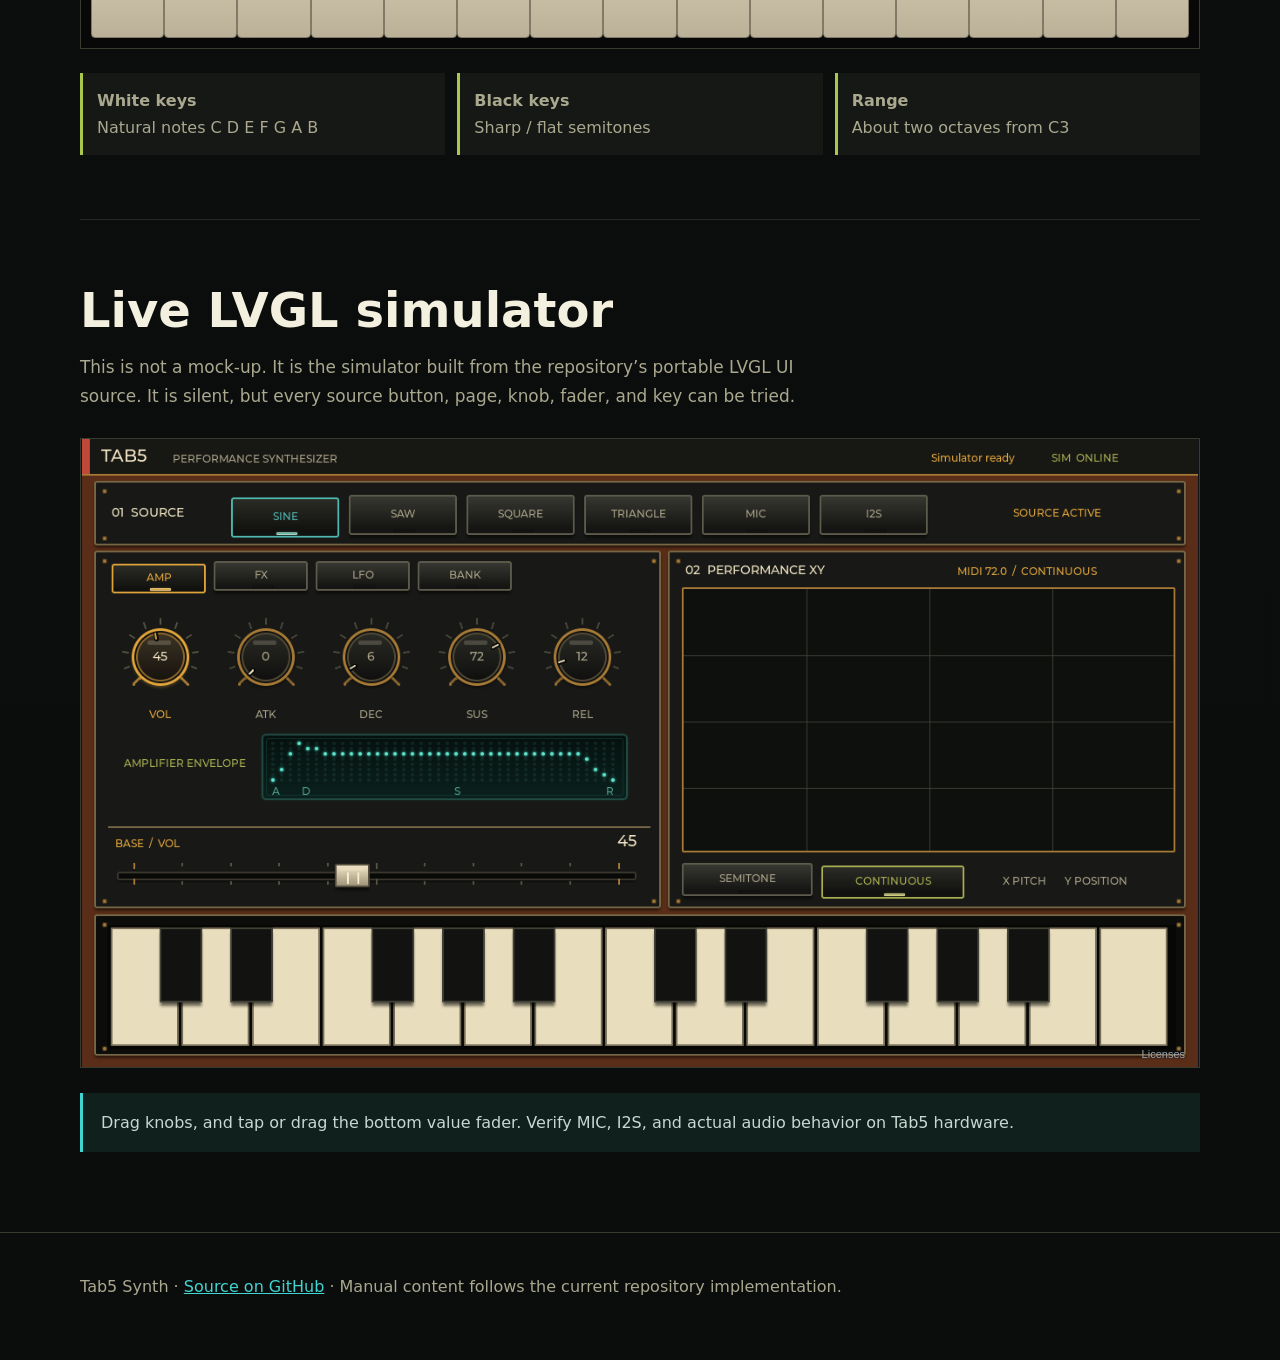
==== commit 4a041088: "docs: refresh envelope diagram assets" ====
--- a/docs/en/index.html
+++ b/docs/en/index.html
@@ -5,7 +5,7 @@
   <meta name="viewport" content="width=device-width, initial-scale=1">
   <meta name="description" content="English user manual for the M5Stack Tab5 Synth: sources, AMP, FX, LFO, banks, envelope, XY pad, and keyboard.">
   <title>Tab5 Synth User Manual</title>
-  <link rel="stylesheet" href="../assets/manual.css">
+  <link rel="stylesheet" href="../assets/manual.css?v=20260723-2">
 </head>
 <body>
   <header class="site-header"><nav class="nav" aria-label="Main navigation">
@@ -134,6 +134,6 @@
   </main>
   <iframe id="capture-simulator" src="../simulator.html" title="LVGL simulator for screen capture" aria-hidden="true"></iframe>
   <footer class="footer"><div style="width:min(var(--max),calc(100% - 32px));margin:auto">Tab5 Synth · <a href="https://github.com/airpocket-soundman/Tab5_synth">Source on GitHub</a> · Manual content follows the current repository implementation.</div></footer>
-  <script src="../assets/manual.js"></script>
+  <script src="../assets/manual.js?v=20260723-2"></script>
 </body>
 </html>
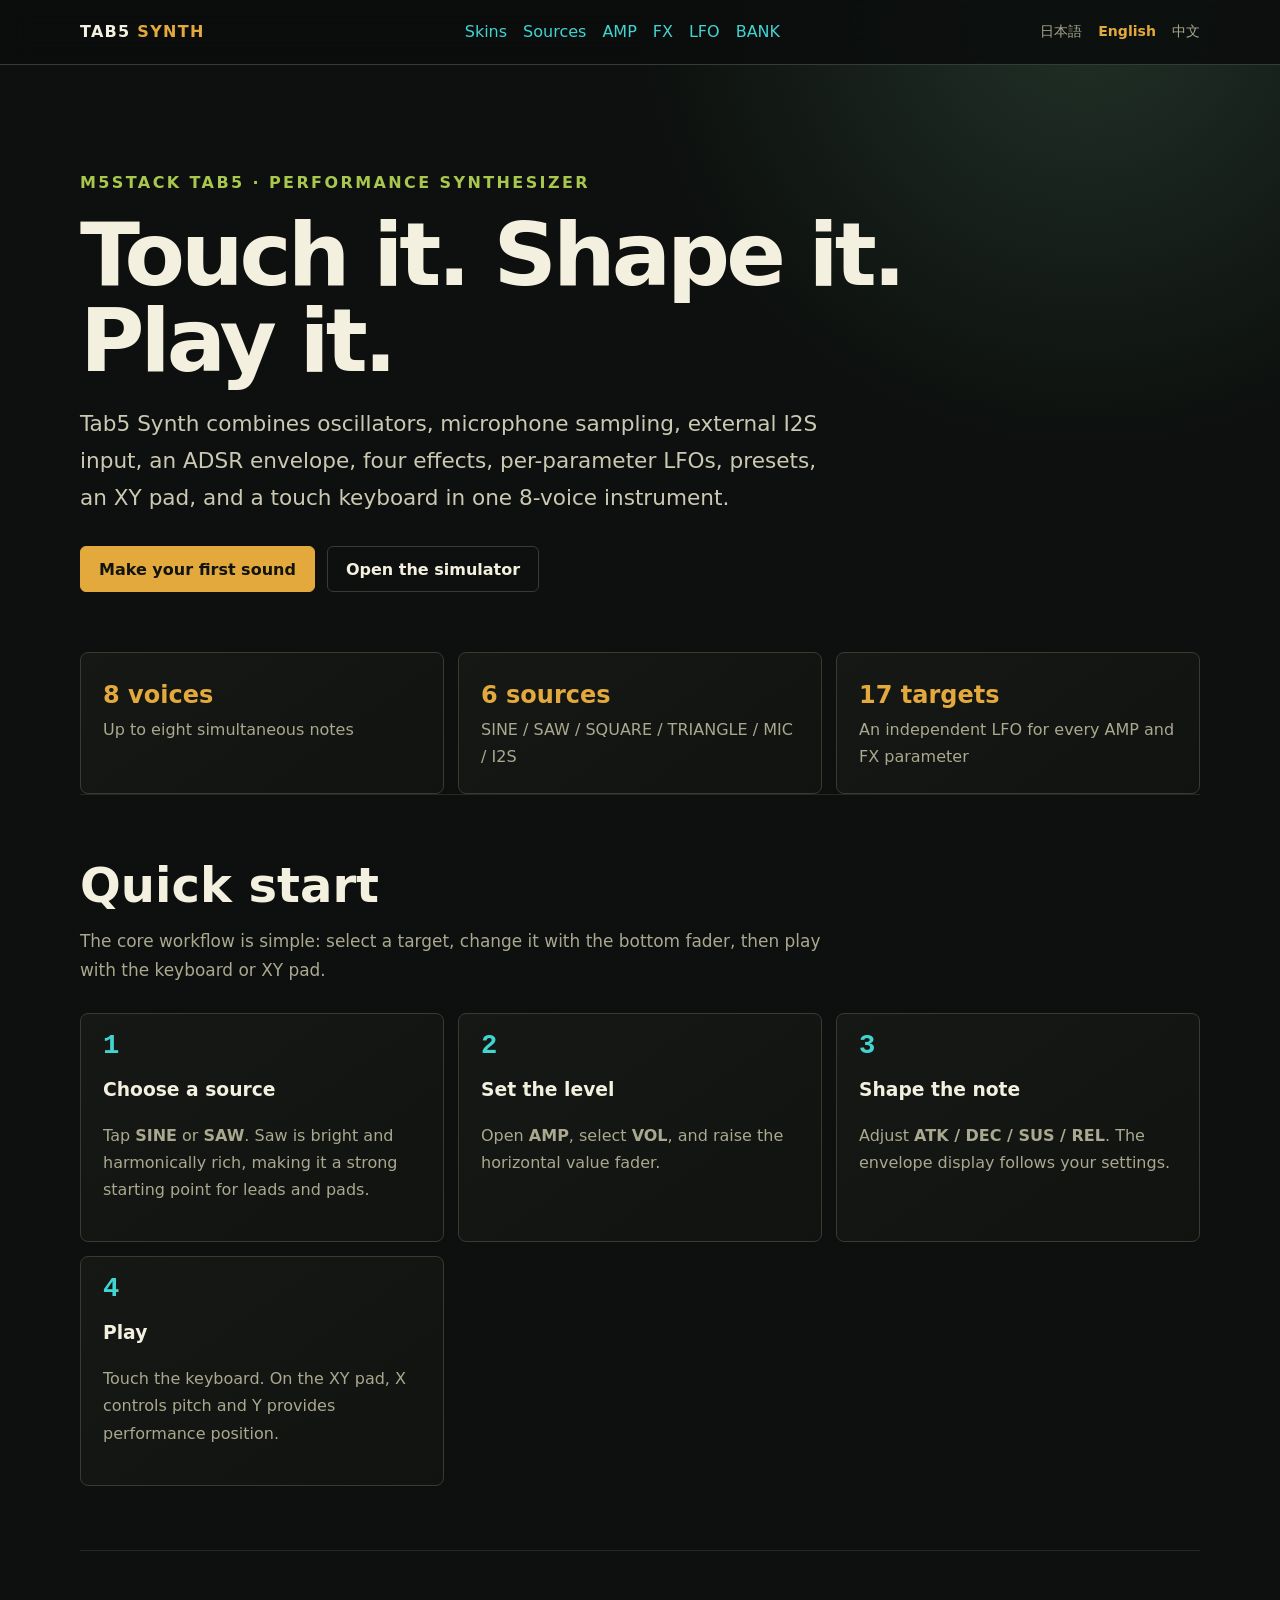
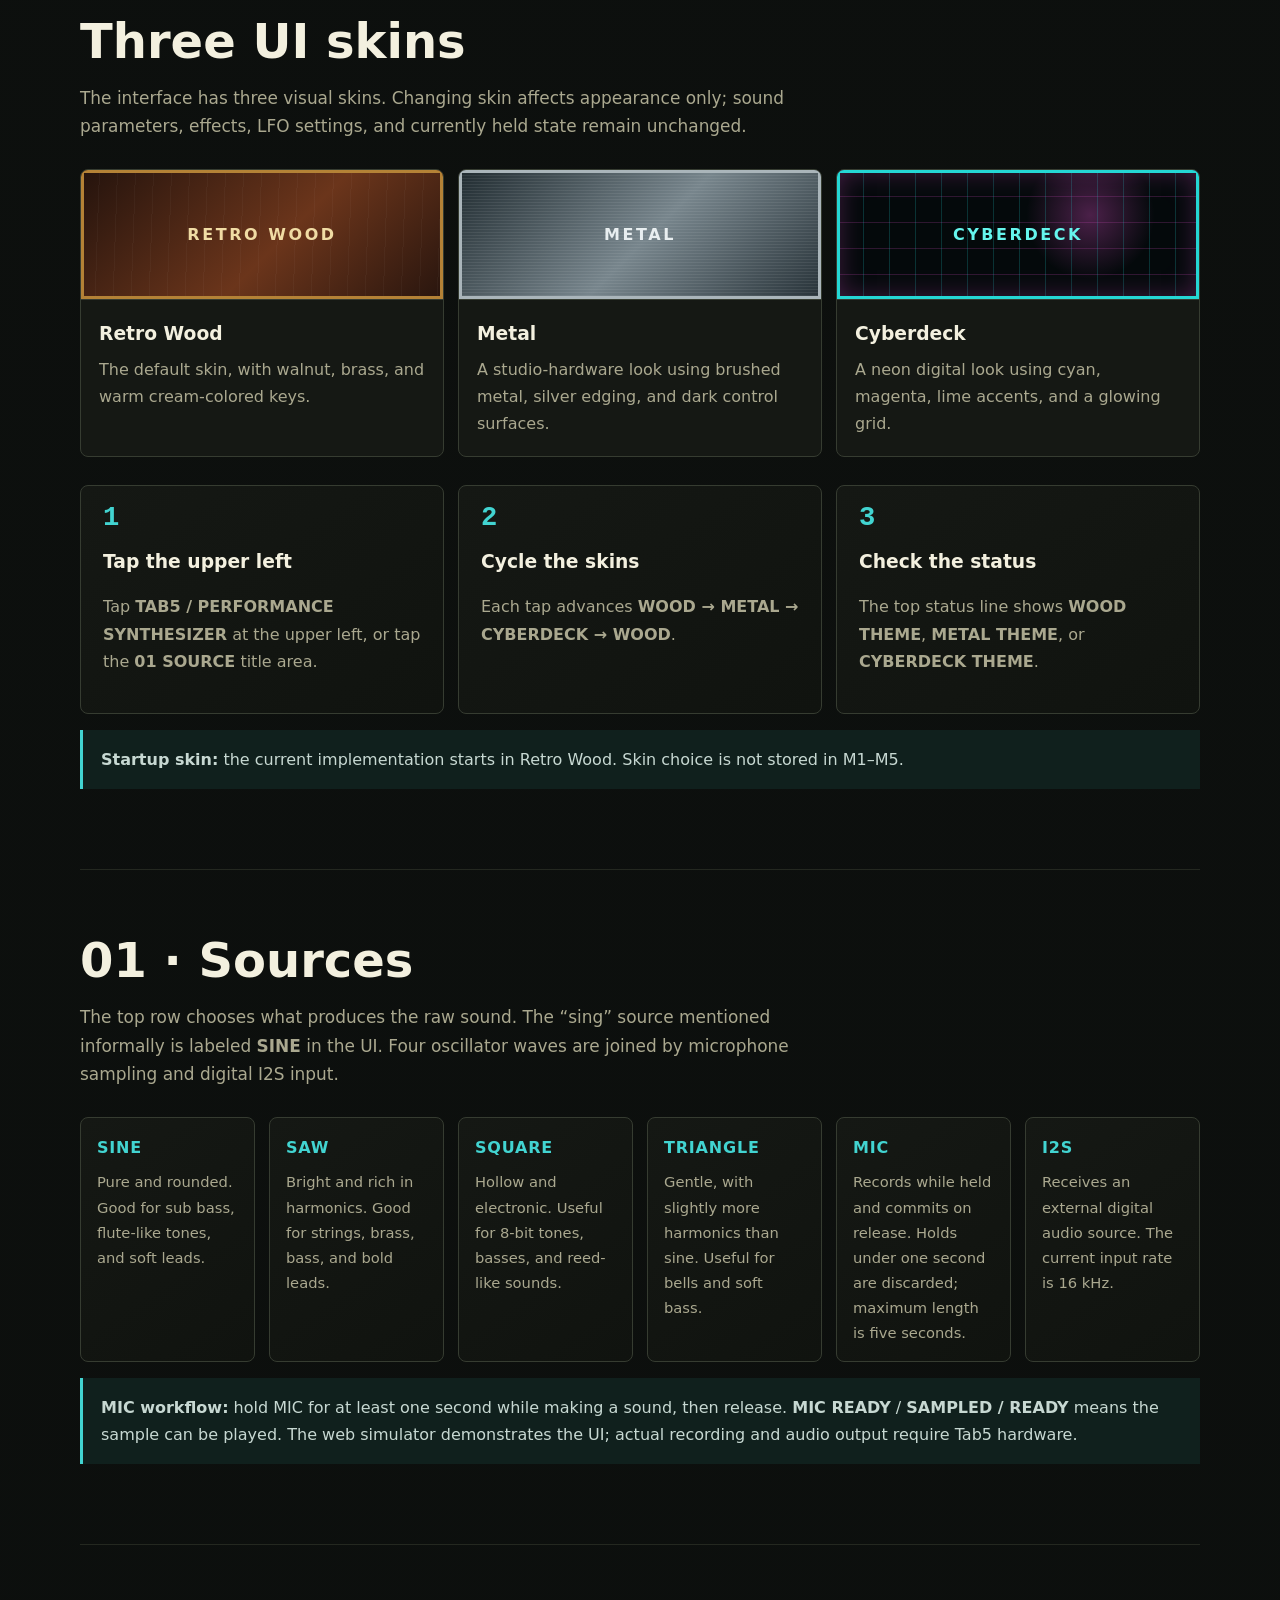
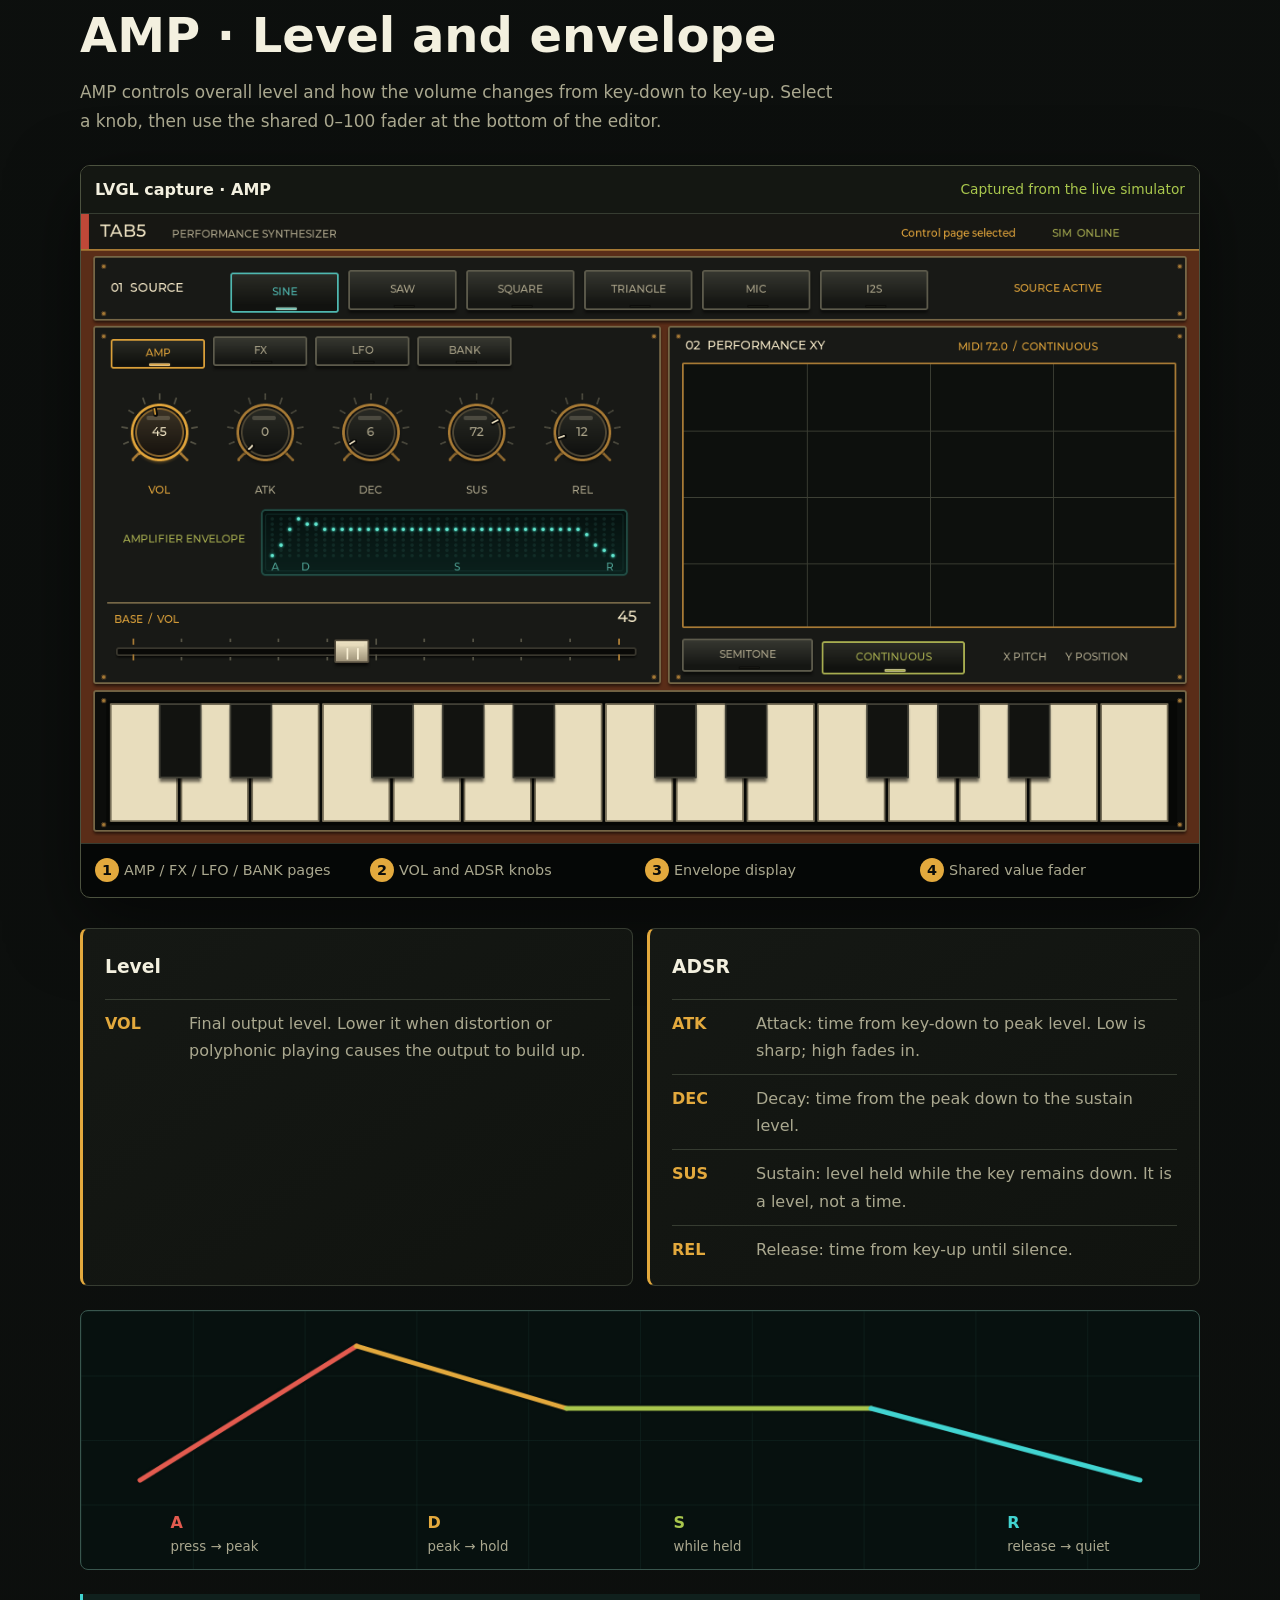
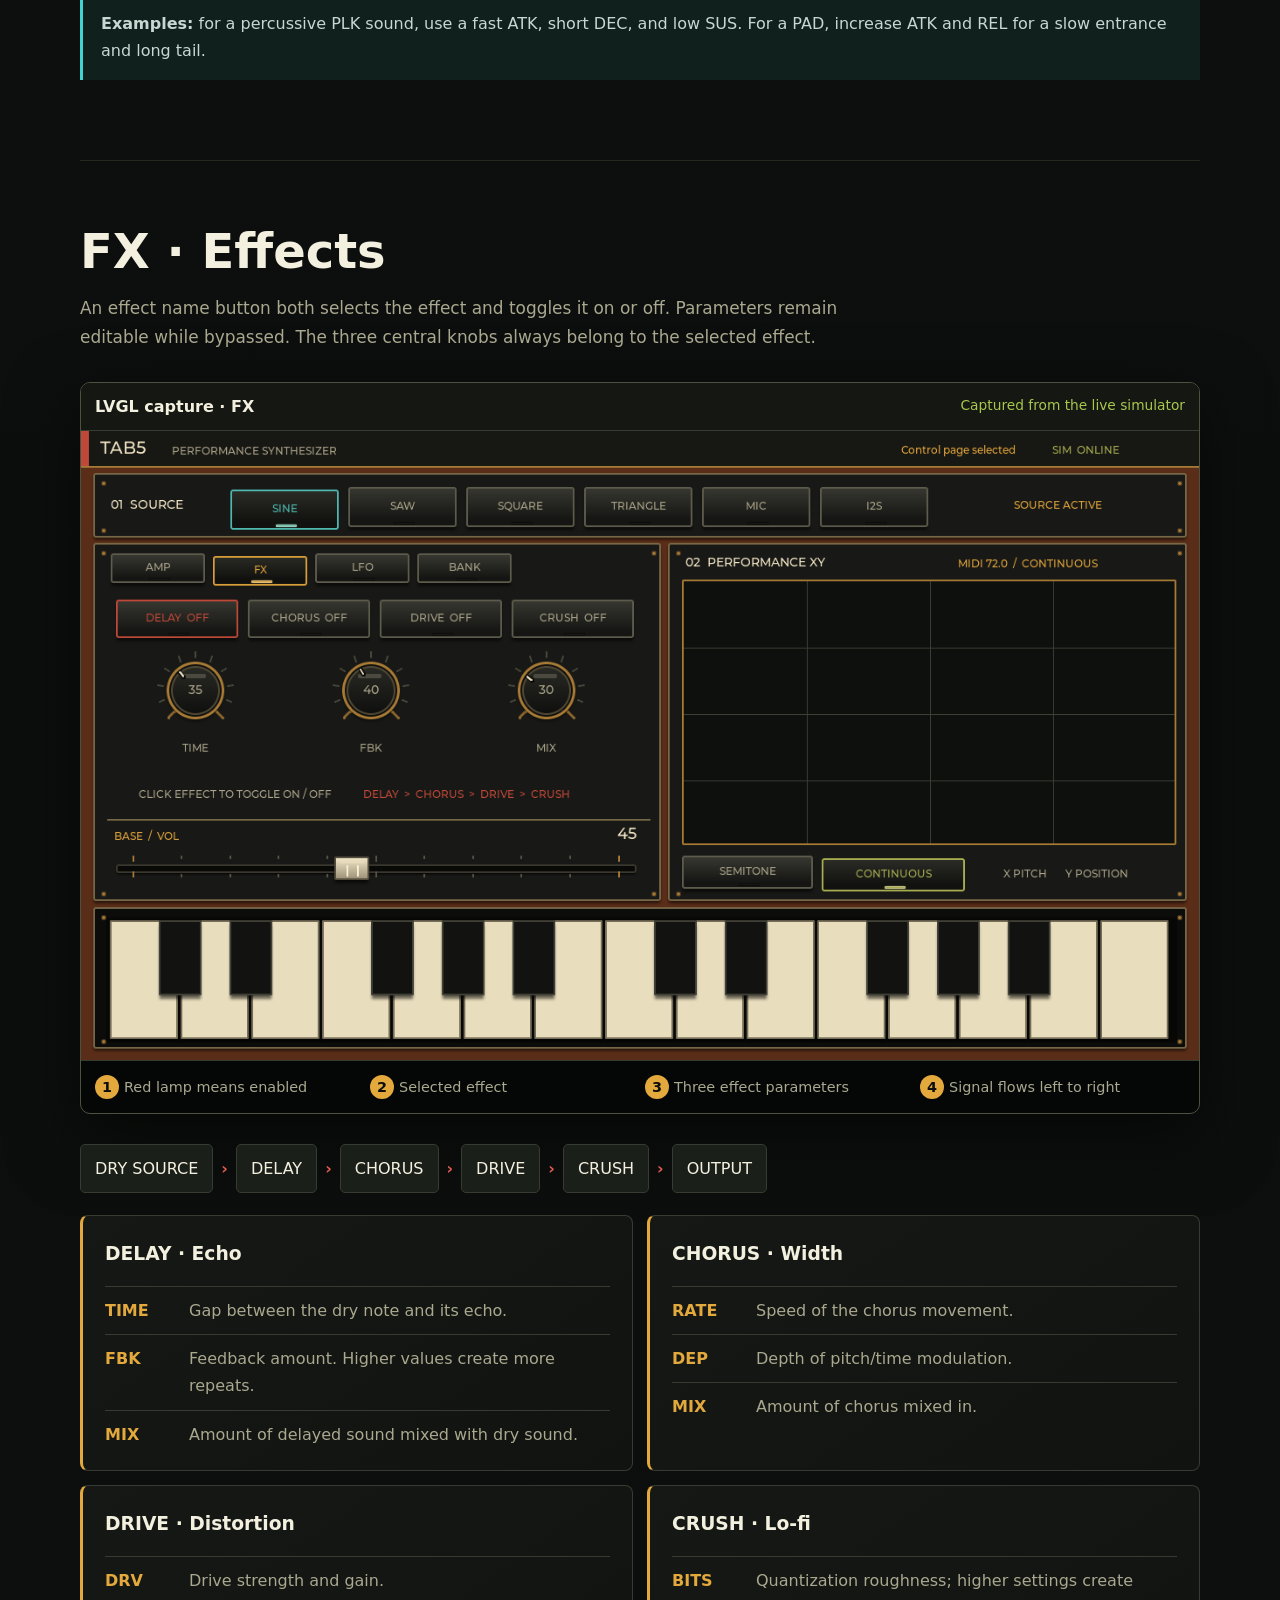
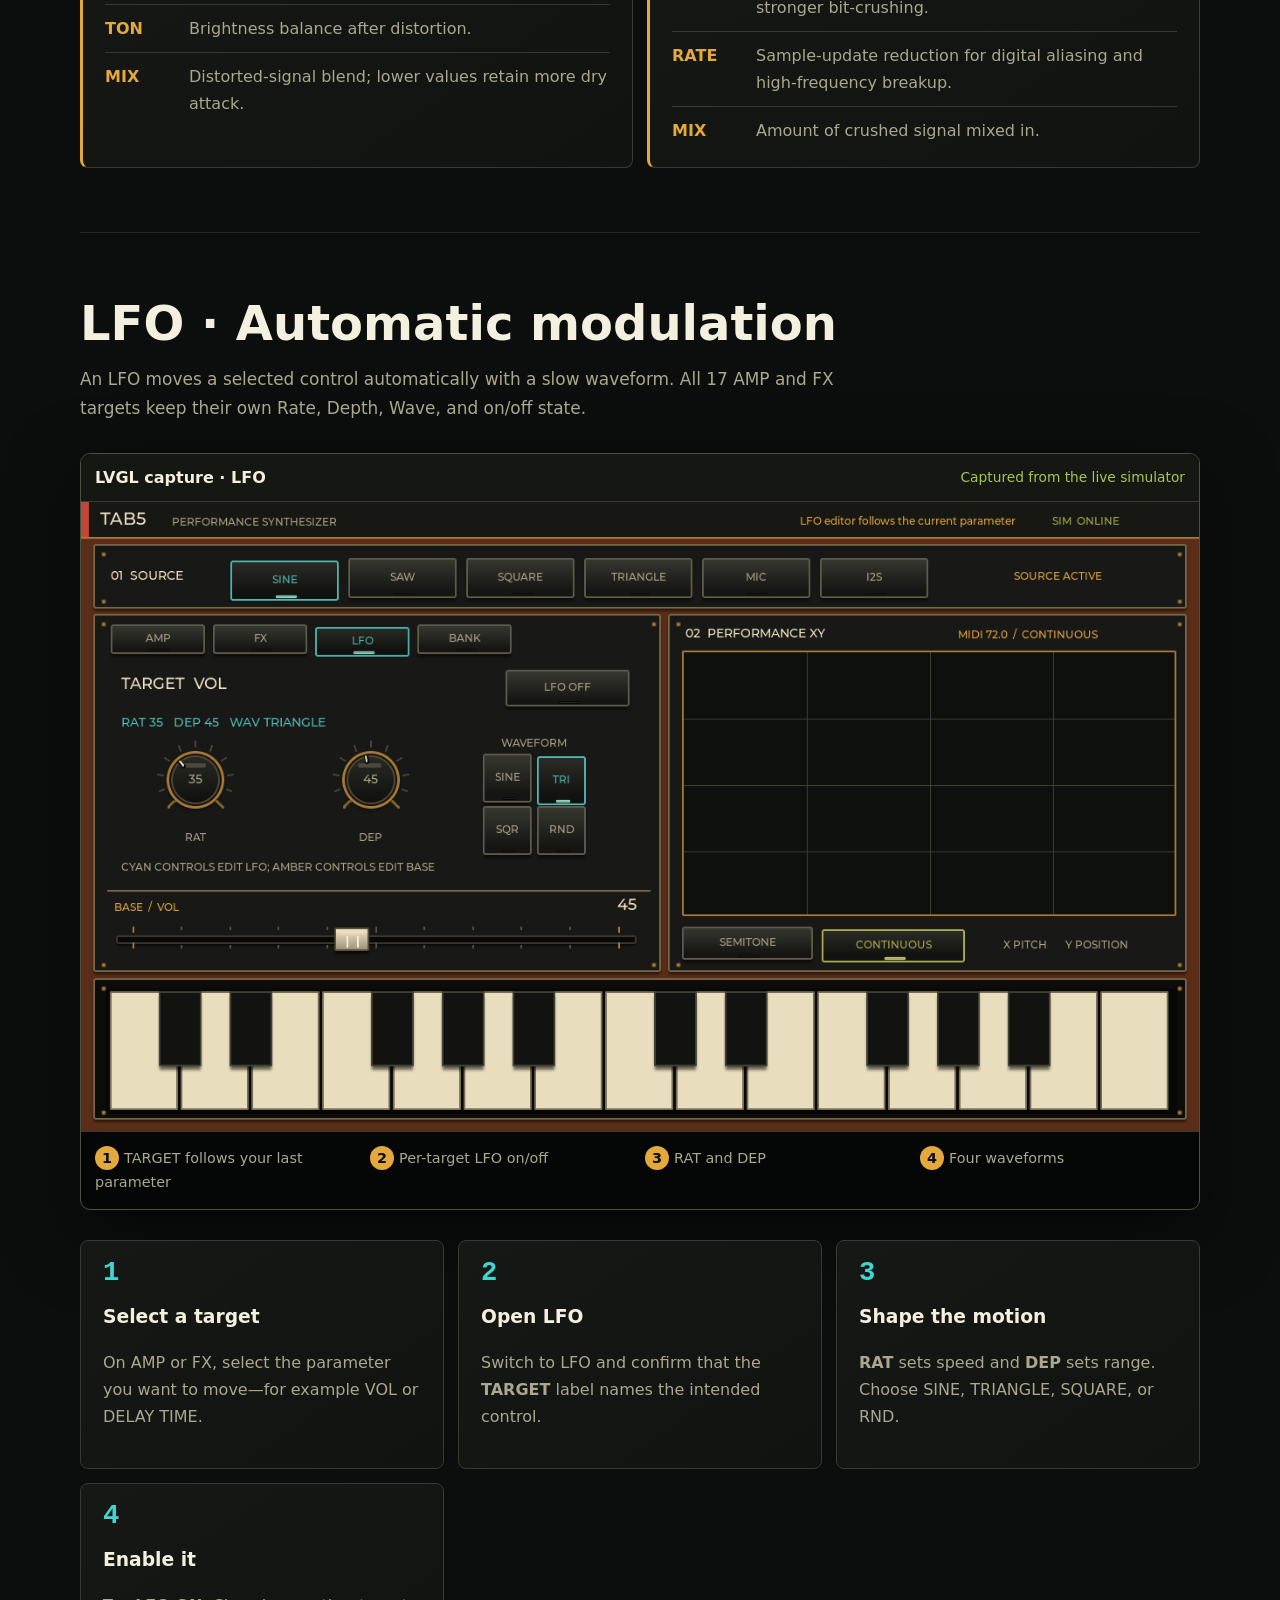
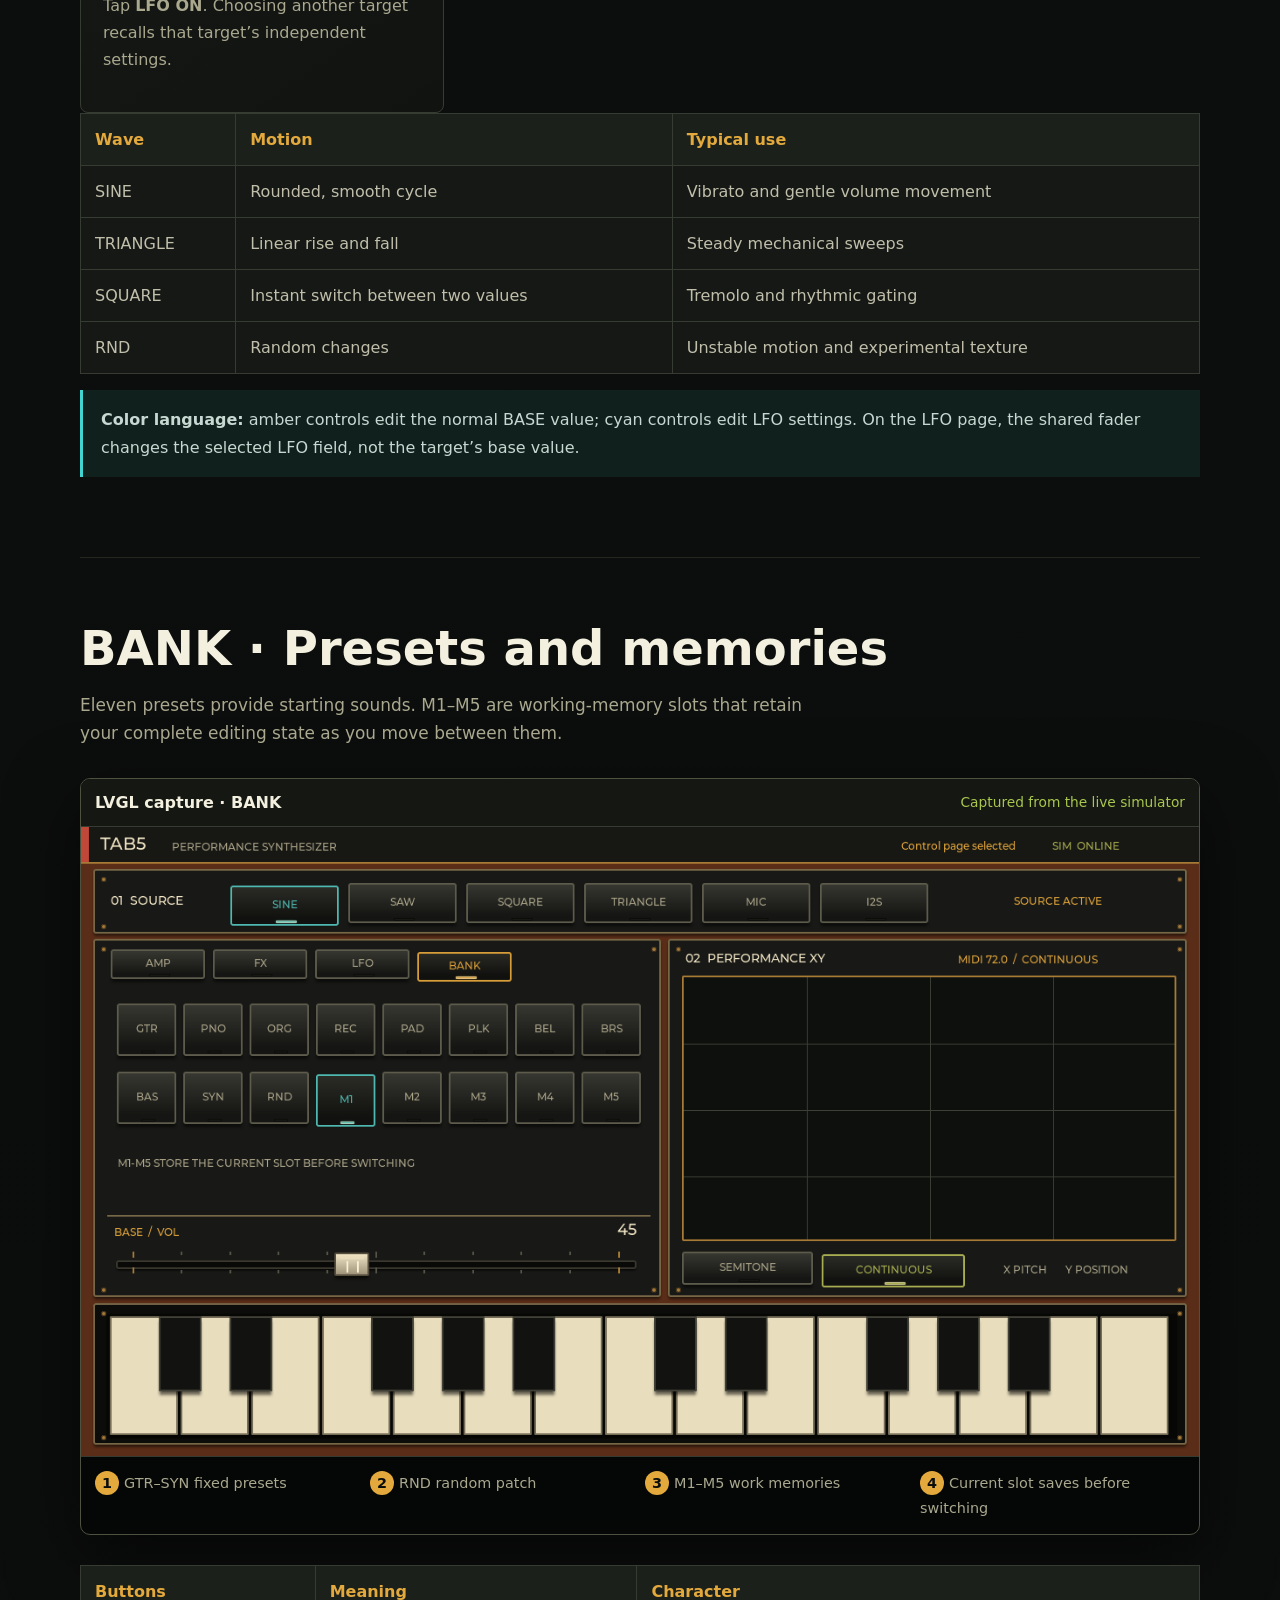
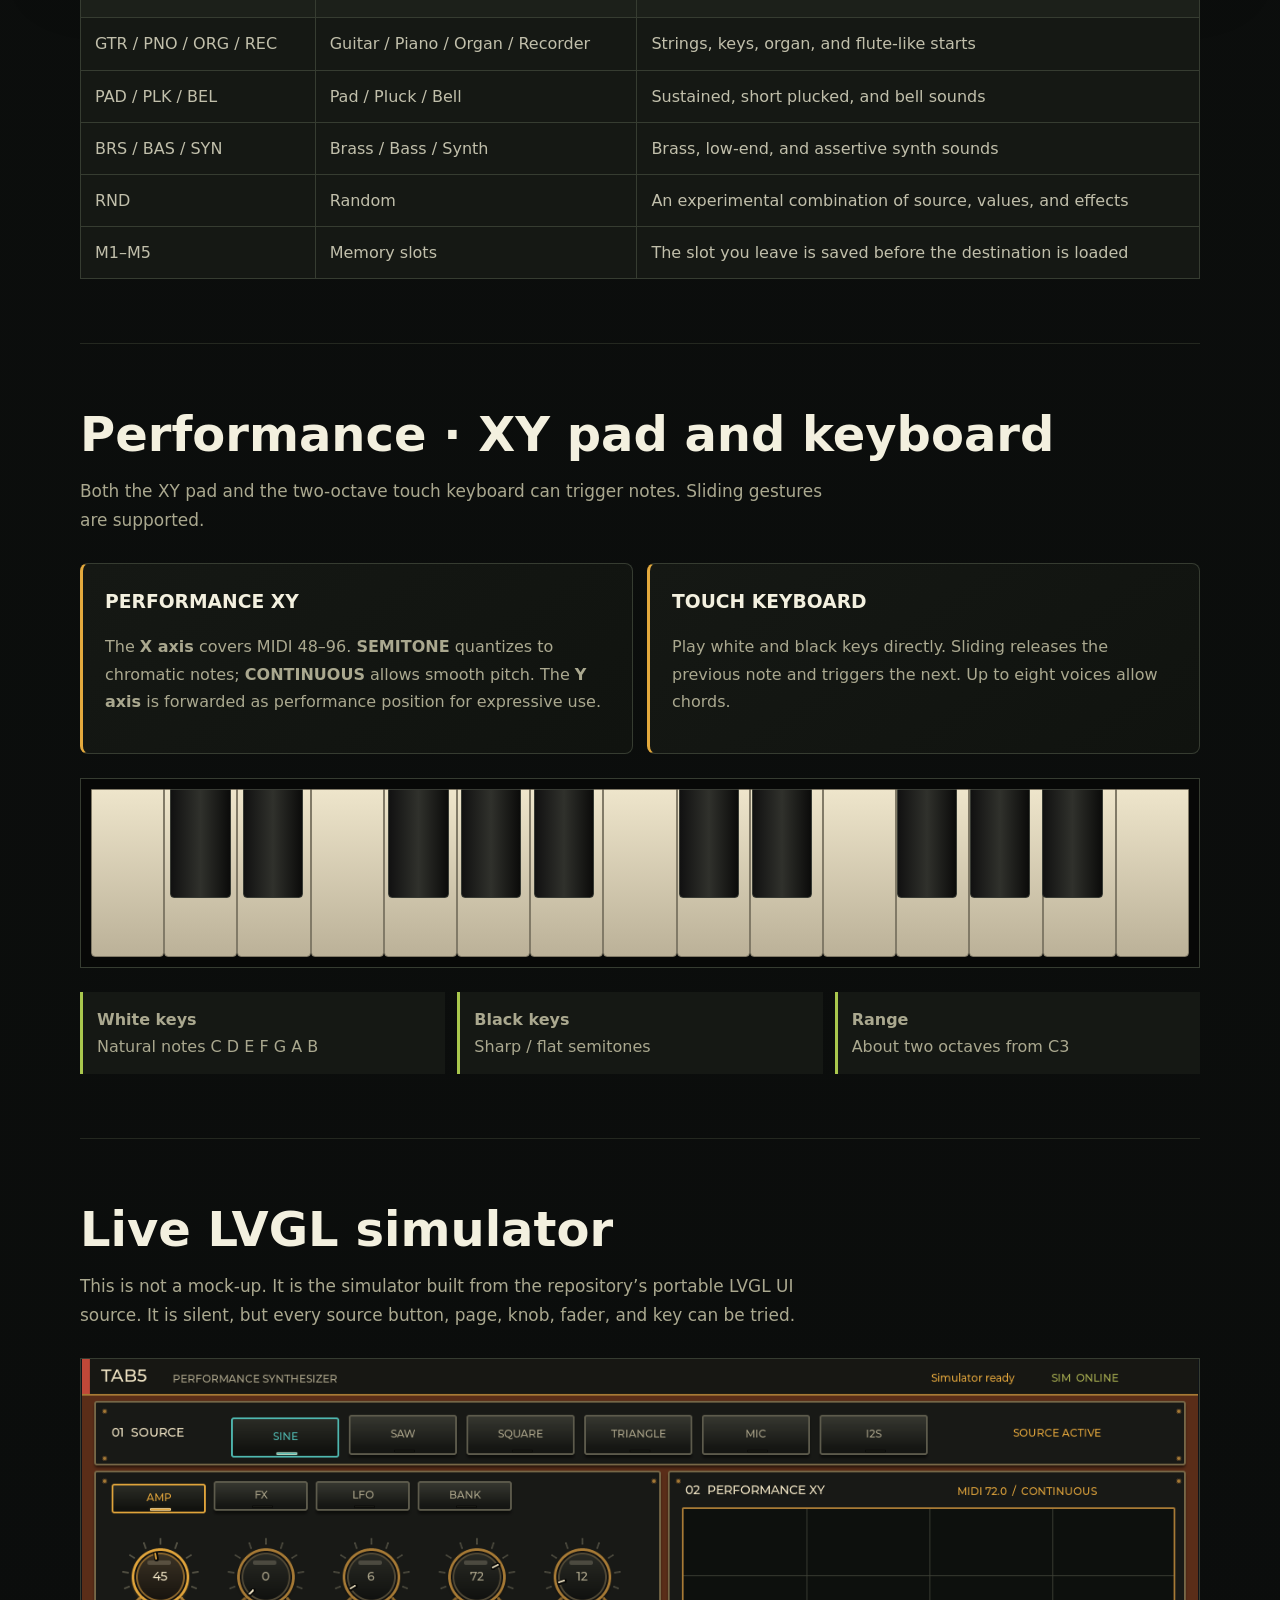
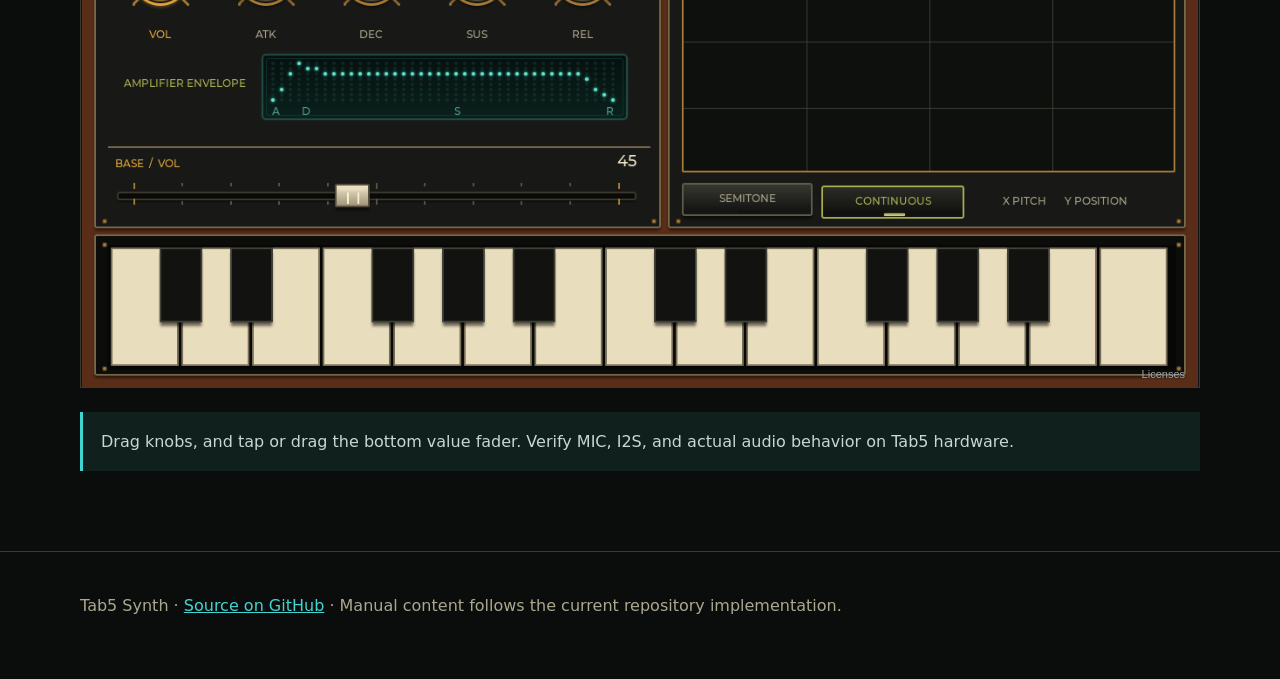
==== commit ee564b26: "docs: explain the three UI skins" ====
--- a/docs/en/index.html
+++ b/docs/en/index.html
@@ -5,12 +5,12 @@
   <meta name="viewport" content="width=device-width, initial-scale=1">
   <meta name="description" content="English user manual for the M5Stack Tab5 Synth: sources, AMP, FX, LFO, banks, envelope, XY pad, and keyboard.">
   <title>Tab5 Synth User Manual</title>
-  <link rel="stylesheet" href="../assets/manual.css?v=20260723-2">
+  <link rel="stylesheet" href="../assets/manual.css?v=20260723-3">
 </head>
 <body>
   <header class="site-header"><nav class="nav" aria-label="Main navigation">
     <a class="brand" href="#top">TAB5 <span>SYNTH</span></a>
-    <div class="nav-links"><a href="#sources">Sources</a><a href="#amp">AMP</a><a href="#fx">FX</a><a href="#lfo">LFO</a><a href="#bank">BANK</a><a href="#performance">Play</a></div>
+    <div class="nav-links"><a href="#skins">Skins</a><a href="#sources">Sources</a><a href="#amp">AMP</a><a href="#fx">FX</a><a href="#lfo">LFO</a><a href="#bank">BANK</a></div>
     <div class="languages" aria-label="Languages"><a href="../">日本語</a><a href="./" aria-current="page">English</a><a href="../zh/">中文</a></div>
   </nav></header>
 
@@ -32,6 +32,22 @@
         <article class="step"><h3>Shape the note</h3><p>Adjust <b>ATK / DEC / SUS / REL</b>. The envelope display follows your settings.</p></article>
         <article class="step"><h3>Play</h3><p>Touch the keyboard. On the XY pad, X controls pitch and Y provides performance position.</p></article>
       </div>
+    </section>
+
+    <section id="skins">
+      <h2>Three UI skins</h2>
+      <p class="section-intro">The interface has three visual skins. Changing skin affects appearance only; sound parameters, effects, LFO settings, and currently held state remain unchanged.</p>
+      <div class="skin-grid">
+        <article class="skin-card" data-skin="wood"><div class="skin-preview">RETRO WOOD</div><div class="skin-copy"><h3>Retro Wood</h3><p>The default skin, with walnut, brass, and warm cream-colored keys.</p></div></article>
+        <article class="skin-card" data-skin="metal"><div class="skin-preview">METAL</div><div class="skin-copy"><h3>Metal</h3><p>A studio-hardware look using brushed metal, silver edging, and dark control surfaces.</p></div></article>
+        <article class="skin-card" data-skin="cyber"><div class="skin-preview">CYBERDECK</div><div class="skin-copy"><h3>Cyberdeck</h3><p>A neon digital look using cyan, magenta, lime accents, and a glowing grid.</p></div></article>
+      </div>
+      <div class="steps">
+        <article class="step"><h3>Tap the upper left</h3><p>Tap <b>TAB5 / PERFORMANCE SYNTHESIZER</b> at the upper left, or tap the <b>01 SOURCE</b> title area.</p></article>
+        <article class="step"><h3>Cycle the skins</h3><p>Each tap advances <b>WOOD → METAL → CYBERDECK → WOOD</b>.</p></article>
+        <article class="step"><h3>Check the status</h3><p>The top status line shows <b>WOOD THEME</b>, <b>METAL THEME</b>, or <b>CYBERDECK THEME</b>.</p></article>
+      </div>
+      <p class="note"><b>Startup skin:</b> the current implementation starts in Retro Wood. Skin choice is not stored in M1–M5.</p>
     </section>
 
     <section id="sources">
--- a/docs/assets/manual.css
+++ b/docs/assets/manual.css
@@ -95,6 +95,54 @@
 .source-grid h3 { color: var(--cyan); font-size: 1rem; letter-spacing: .05em; }
 .source-grid p { margin: 6px 0 0; font-size: .92rem; }
 
+.skin-grid {
+  display: grid;
+  grid-template-columns: repeat(3, 1fr);
+  gap: 14px;
+  margin: 28px 0;
+}
+.skin-card {
+  overflow: hidden;
+  border: 1px solid var(--line);
+  border-radius: 8px;
+  background: var(--panel);
+}
+.skin-preview {
+  display: grid;
+  place-items: center;
+  min-height: 130px;
+  border-bottom: 1px solid var(--line);
+  font-weight: 900;
+  letter-spacing: .16em;
+}
+.skin-card[data-skin="wood"] .skin-preview {
+  color: #f0dca4;
+  background:
+    repeating-linear-gradient(92deg, #ffffff08 0 1px, transparent 1px 18px),
+    linear-gradient(135deg, #24130d, #6b351b 55%, #28150e);
+  box-shadow: inset 0 0 0 3px #b48236;
+}
+.skin-card[data-skin="metal"] .skin-preview {
+  color: #e8eef0;
+  background:
+    repeating-linear-gradient(0deg, #ffffff12 0 1px, transparent 1px 3px),
+    linear-gradient(135deg, #202b30, #77858c 52%, #273238);
+  box-shadow: inset 0 0 0 3px #aab5ba;
+}
+.skin-card[data-skin="cyber"] .skin-preview {
+  color: #65f5ed;
+  background:
+    linear-gradient(90deg, #21d9d833 1px, transparent 1px),
+    linear-gradient(#d94fc533 1px, transparent 1px),
+    radial-gradient(circle at 70% 35%, #d94fc555, transparent 24%),
+    #04090b;
+  background-size: 26px 26px, 26px 26px, auto, auto;
+  box-shadow: inset 0 0 0 3px #24d7d4, inset 0 0 28px #d94fc555;
+}
+.skin-copy { padding: 18px; }
+.skin-copy h3 { margin-bottom: 6px; }
+.skin-copy p { margin: 0; color: var(--muted); }
+
 .sim-figure {
   margin: 30px 0;
   overflow: hidden;
@@ -245,12 +293,12 @@
 
 @media (max-width: 900px) {
   .nav-links { display: none; }
-  .facts, .source-grid { grid-template-columns: repeat(2, 1fr); }
+  .facts, .source-grid, .skin-grid { grid-template-columns: repeat(2, 1fr); }
   .callouts, .steps { grid-template-columns: repeat(2, 1fr); }
 }
 @media (max-width: 640px) {
   .hero { padding-top: 58px; }
-  .facts, .source-grid, .parameter-grid, .steps, .keyboard-notes, .callouts { grid-template-columns: 1fr; }
+  .facts, .source-grid, .skin-grid, .parameter-grid, .steps, .keyboard-notes, .callouts { grid-template-columns: 1fr; }
   .languages { gap: 9px; }
   .parameter { grid-template-columns: 60px 1fr; }
   .piano { height: 130px; }
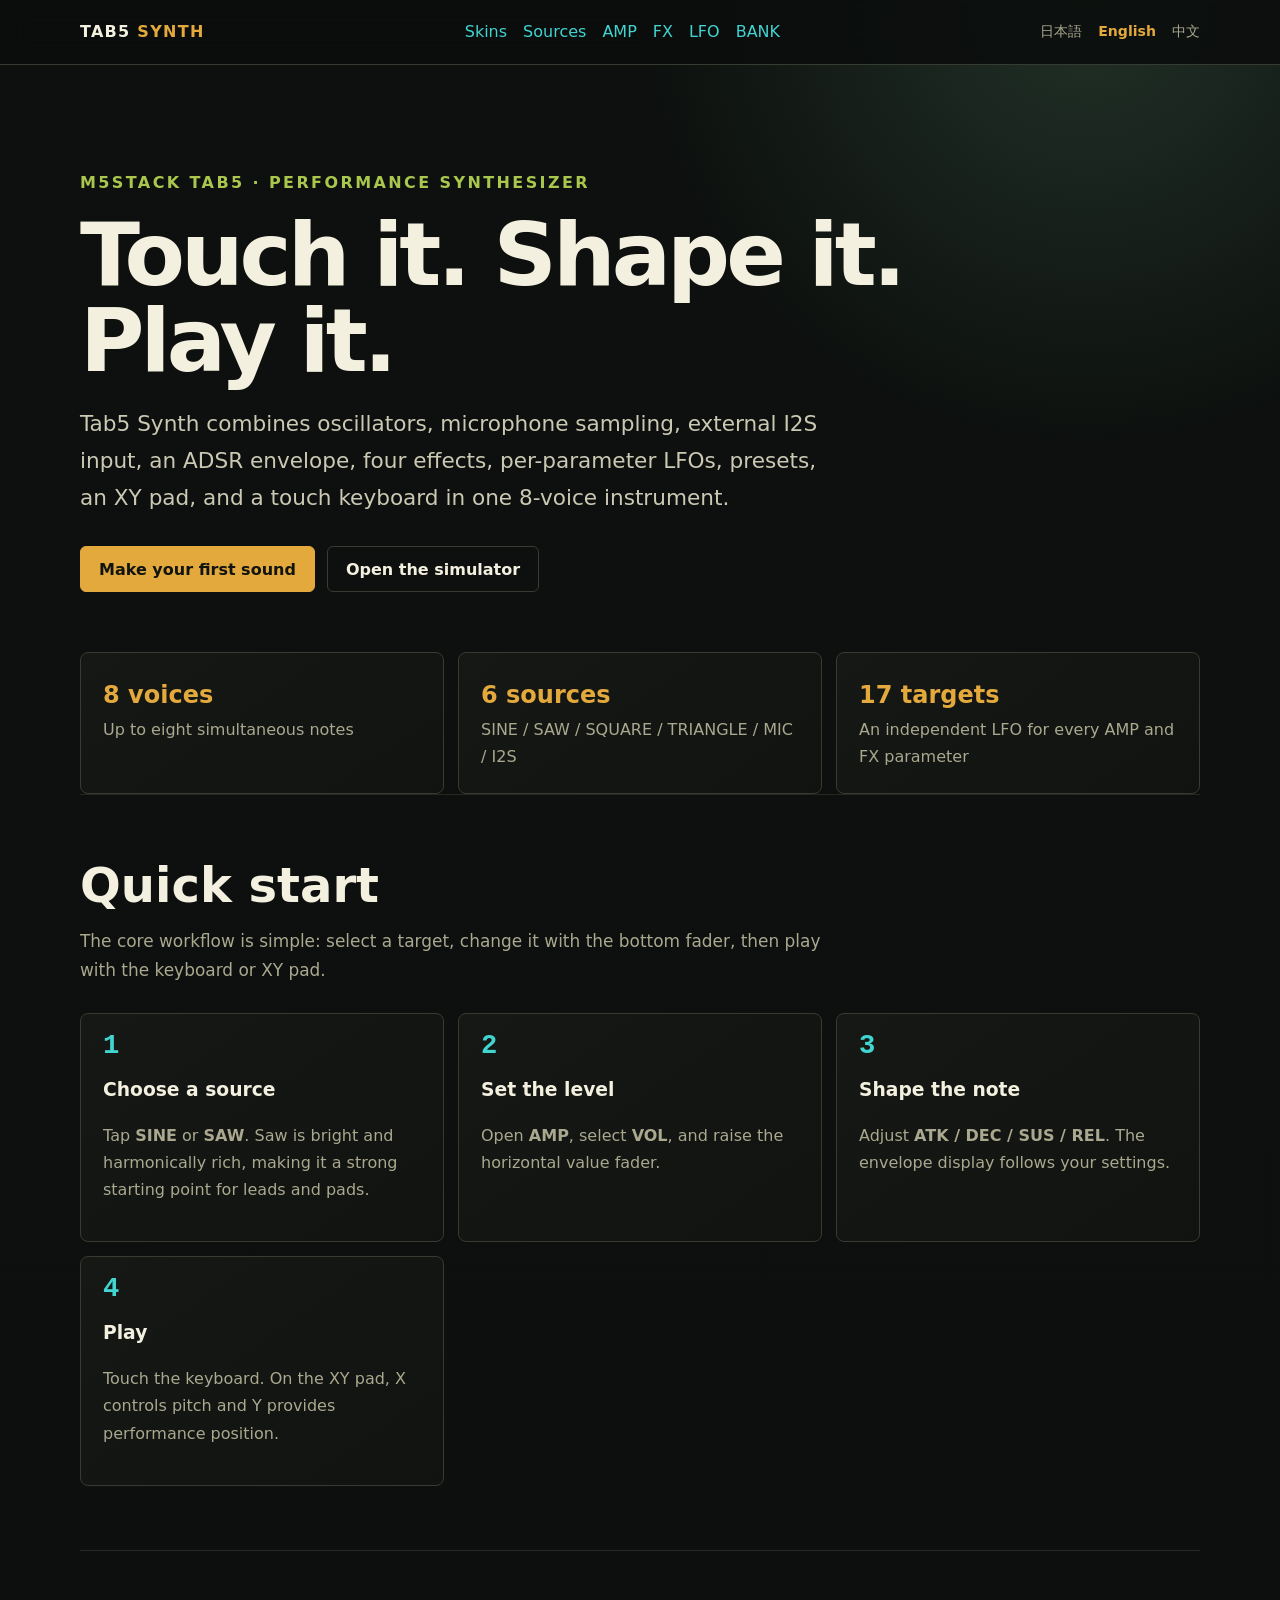
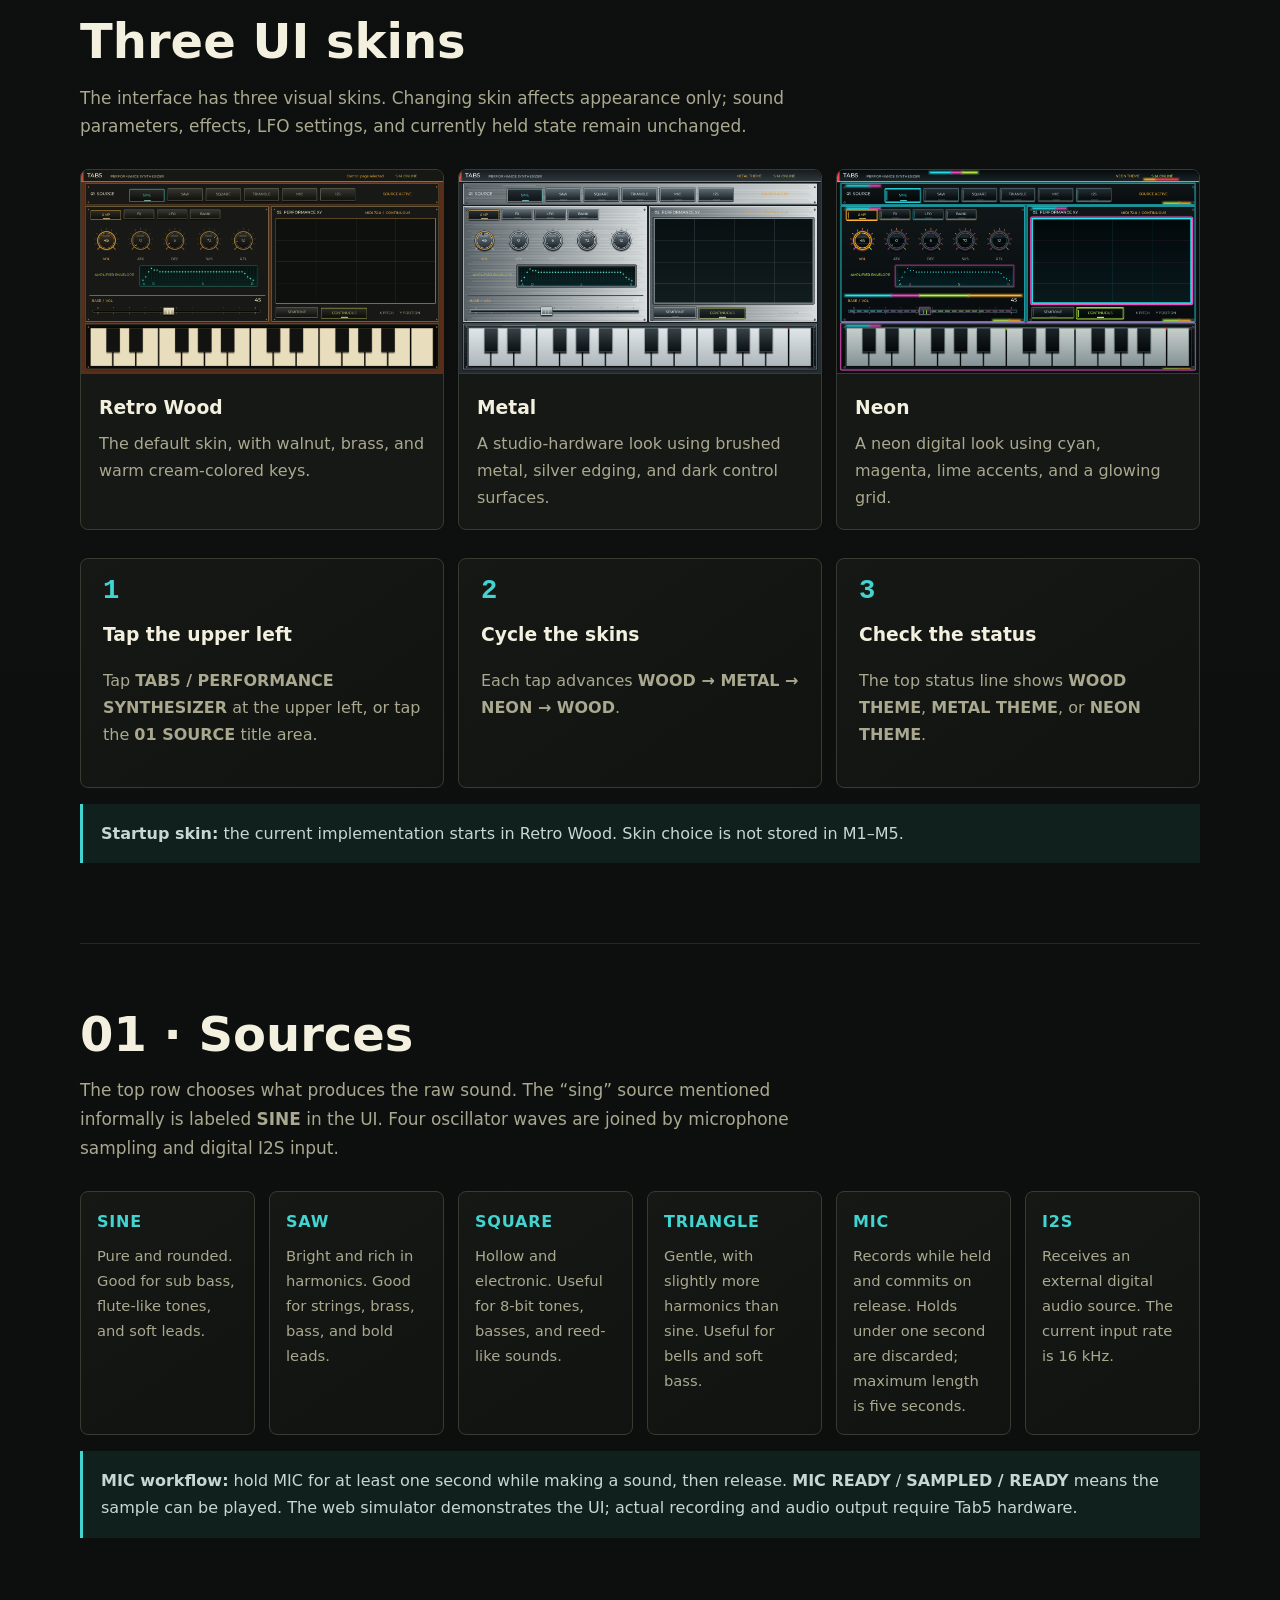
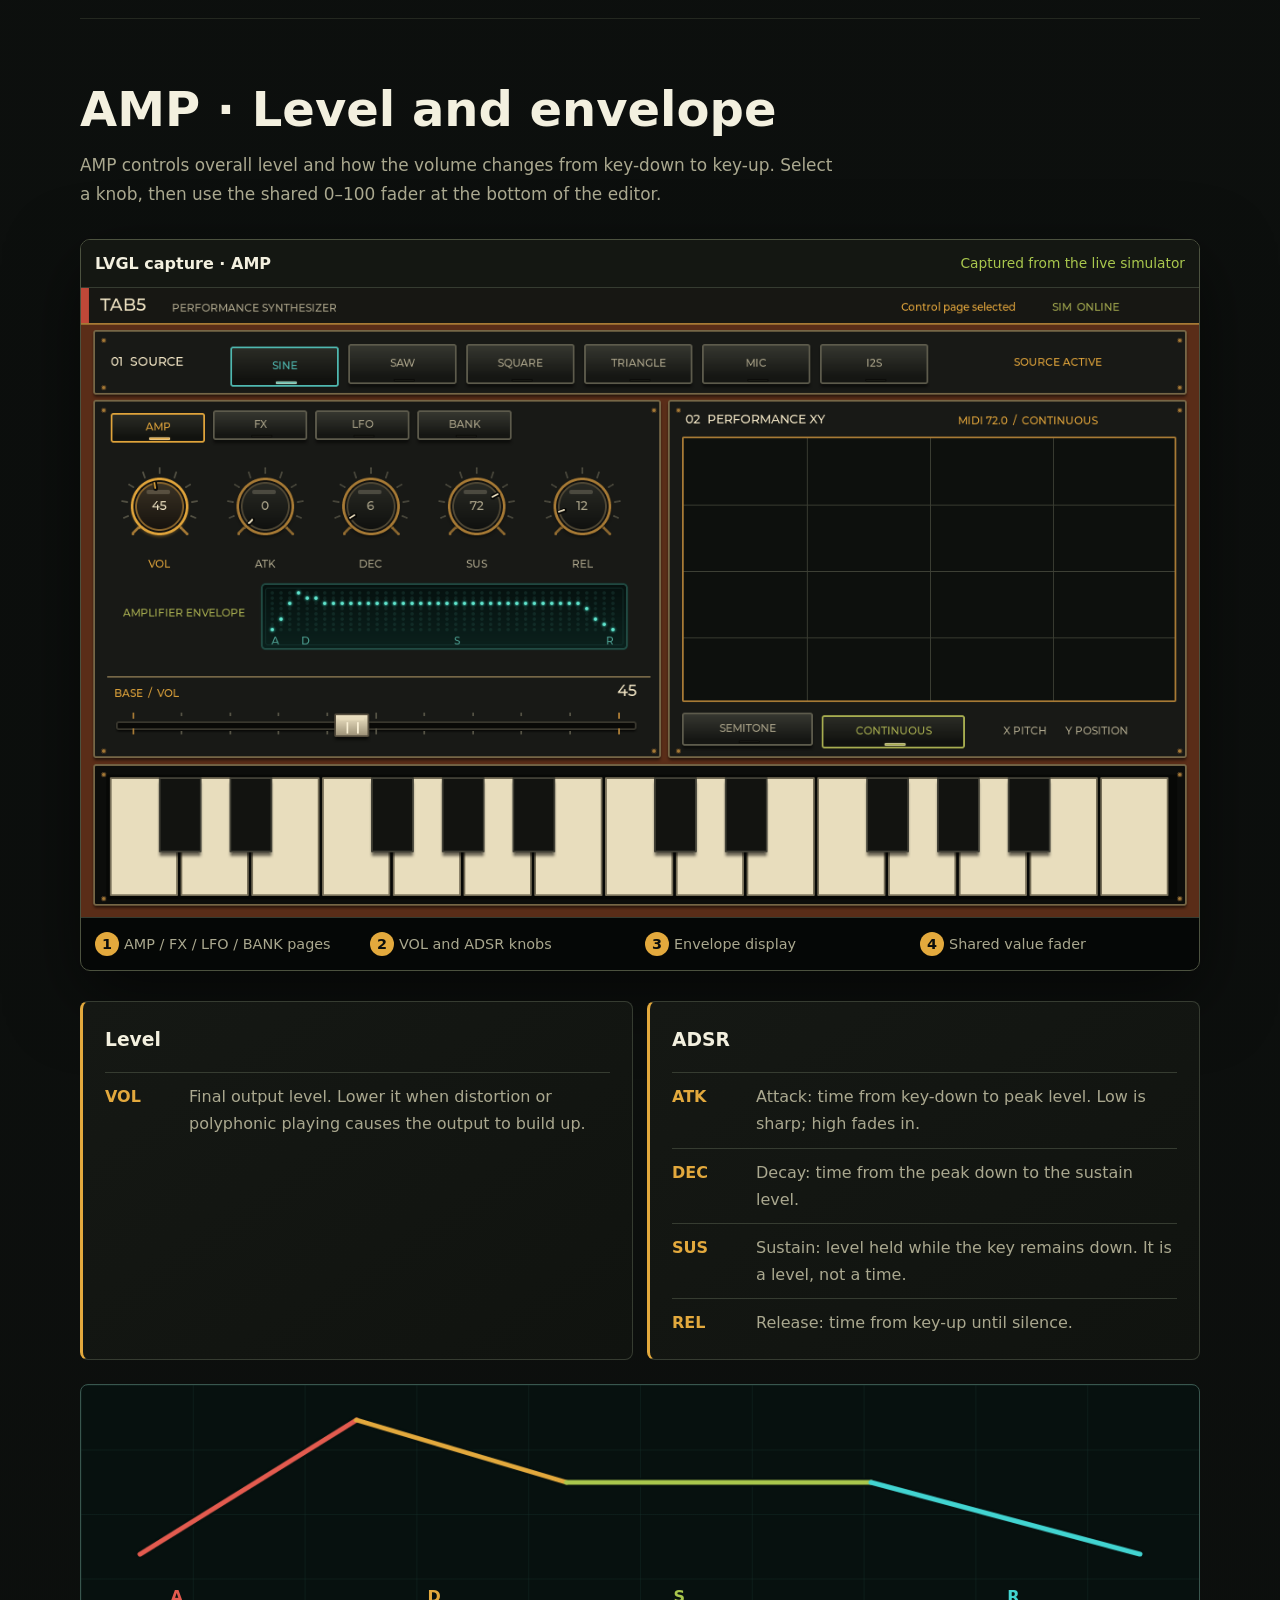
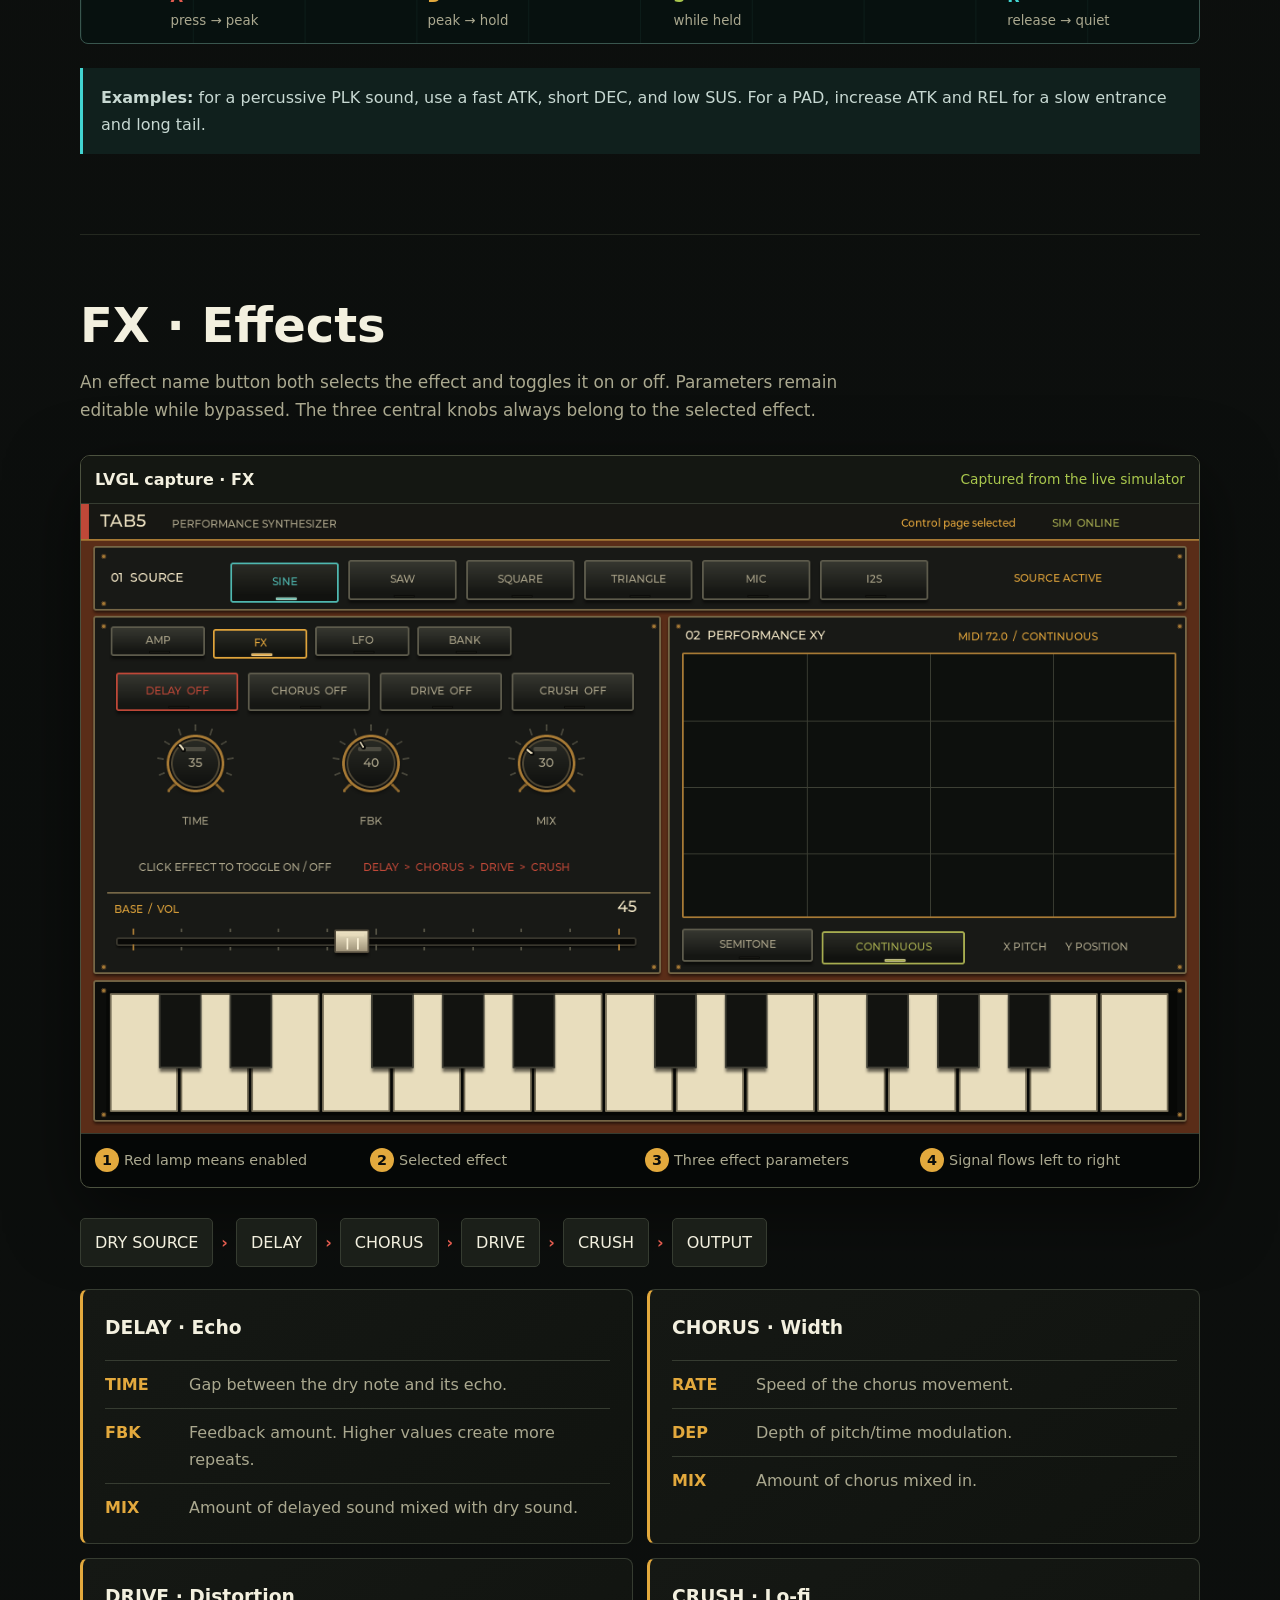
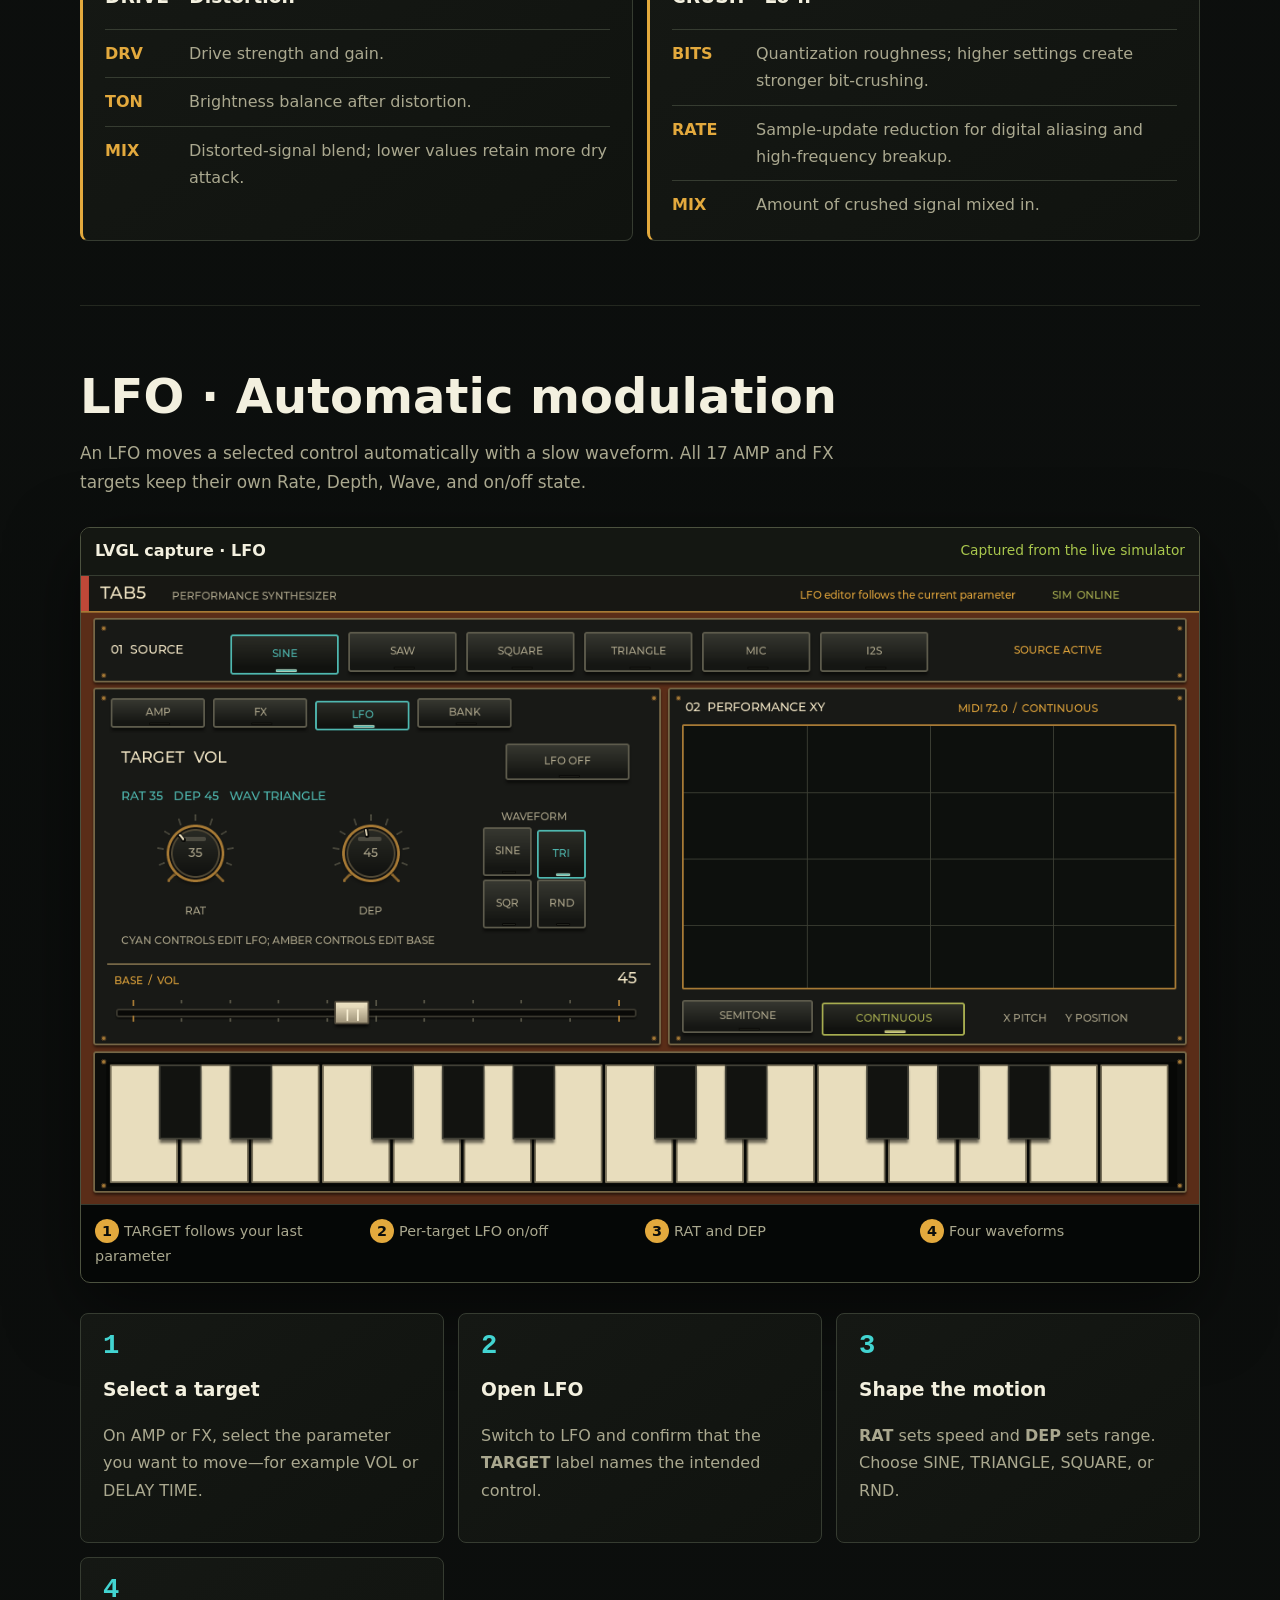
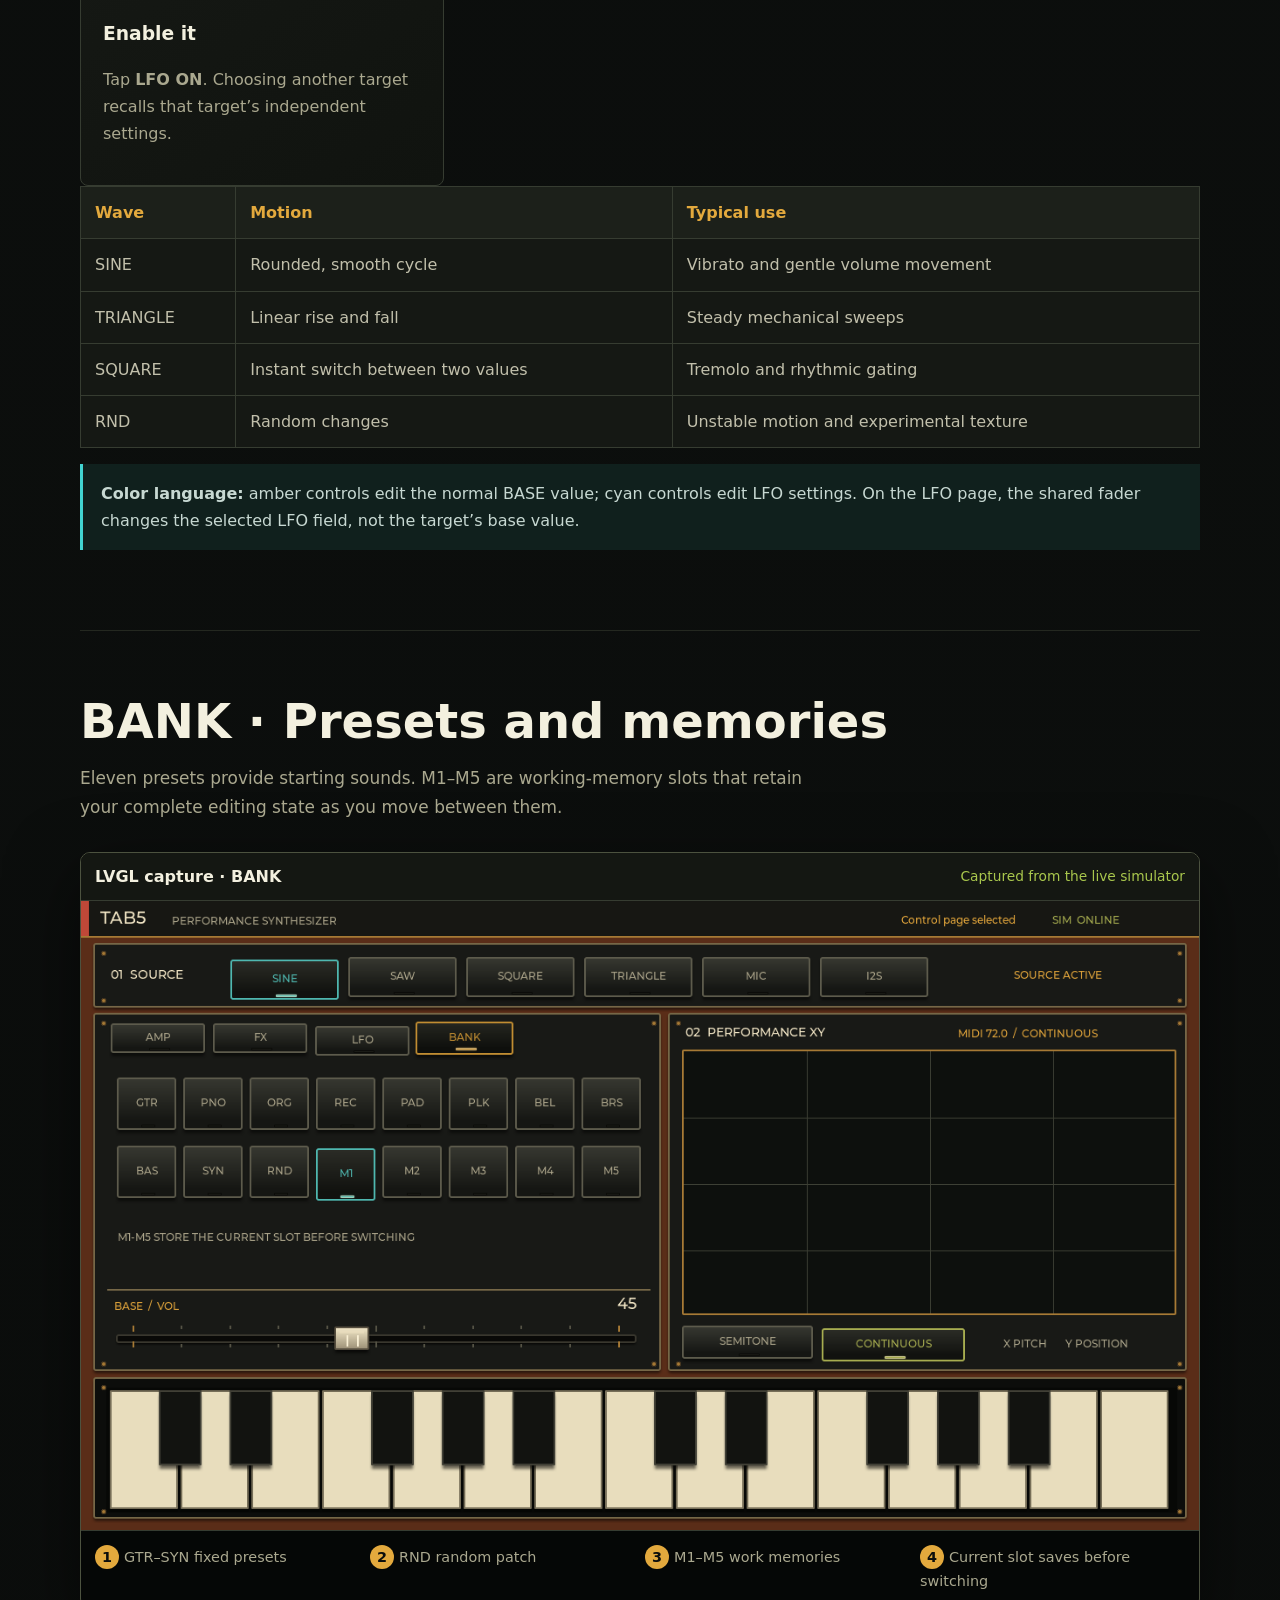
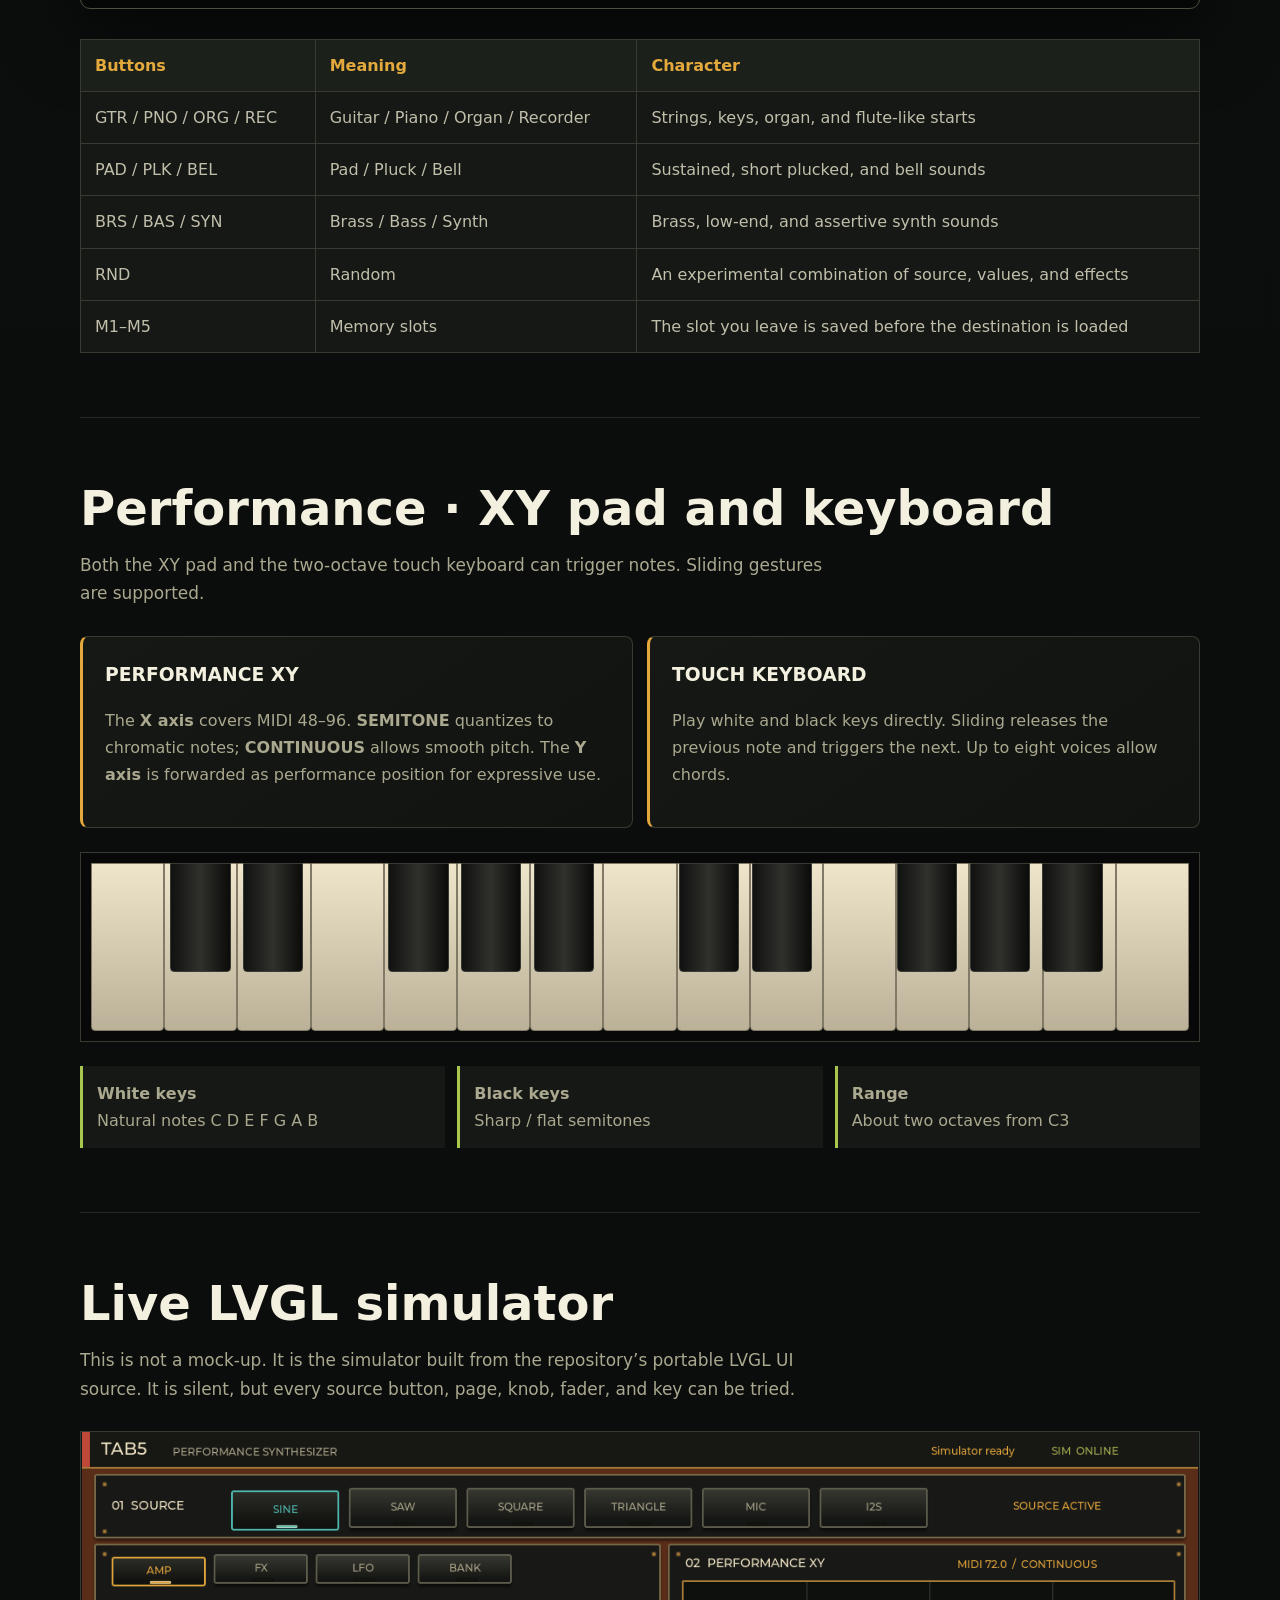
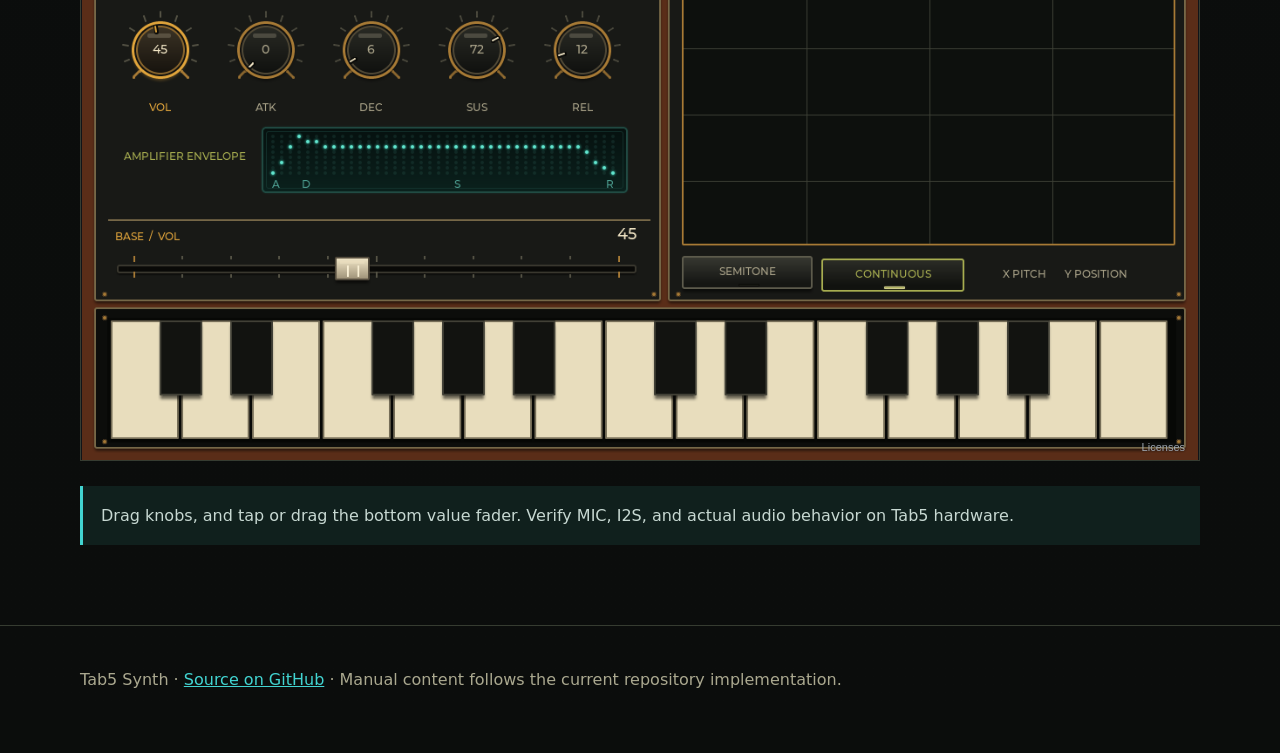
==== commit 6d499c8b: "feat: rename synth skin to Neon" ====
--- a/docs/en/index.html
+++ b/docs/en/index.html
@@ -5,7 +5,7 @@
   <meta name="viewport" content="width=device-width, initial-scale=1">
   <meta name="description" content="English user manual for the M5Stack Tab5 Synth: sources, AMP, FX, LFO, banks, envelope, XY pad, and keyboard.">
   <title>Tab5 Synth User Manual</title>
-  <link rel="stylesheet" href="../assets/manual.css?v=20260723-3">
+  <link rel="stylesheet" href="../assets/manual.css?v=20260723-4">
 </head>
 <body>
   <header class="site-header"><nav class="nav" aria-label="Main navigation">
@@ -38,14 +38,14 @@
       <h2>Three UI skins</h2>
       <p class="section-intro">The interface has three visual skins. Changing skin affects appearance only; sound parameters, effects, LFO settings, and currently held state remain unchanged.</p>
       <div class="skin-grid">
-        <article class="skin-card" data-skin="wood"><div class="skin-preview">RETRO WOOD</div><div class="skin-copy"><h3>Retro Wood</h3><p>The default skin, with walnut, brass, and warm cream-colored keys.</p></div></article>
-        <article class="skin-card" data-skin="metal"><div class="skin-preview">METAL</div><div class="skin-copy"><h3>Metal</h3><p>A studio-hardware look using brushed metal, silver edging, and dark control surfaces.</p></div></article>
-        <article class="skin-card" data-skin="cyber"><div class="skin-preview">CYBERDECK</div><div class="skin-copy"><h3>Cyberdeck</h3><p>A neon digital look using cyan, magenta, lime accents, and a glowing grid.</p></div></article>
+        <article class="skin-card" data-skin="wood"><img class="skin-shot" data-sim-skin="wood" src="../assets/screens/skin-wood.png" alt="AMP screen using the Retro Wood skin"><div class="skin-preview">RETRO WOOD</div><div class="skin-copy"><h3>Retro Wood</h3><p>The default skin, with walnut, brass, and warm cream-colored keys.</p></div></article>
+        <article class="skin-card" data-skin="metal"><img class="skin-shot" data-sim-skin="metal" src="../assets/screens/skin-metal.png" alt="AMP screen using the Metal skin"><div class="skin-preview">METAL</div><div class="skin-copy"><h3>Metal</h3><p>A studio-hardware look using brushed metal, silver edging, and dark control surfaces.</p></div></article>
+        <article class="skin-card" data-skin="neon"><img class="skin-shot" data-sim-skin="neon" src="../assets/screens/skin-neon.png" alt="AMP screen using the Neon skin"><div class="skin-preview">NEON</div><div class="skin-copy"><h3>Neon</h3><p>A neon digital look using cyan, magenta, lime accents, and a glowing grid.</p></div></article>
       </div>
       <div class="steps">
         <article class="step"><h3>Tap the upper left</h3><p>Tap <b>TAB5 / PERFORMANCE SYNTHESIZER</b> at the upper left, or tap the <b>01 SOURCE</b> title area.</p></article>
-        <article class="step"><h3>Cycle the skins</h3><p>Each tap advances <b>WOOD → METAL → CYBERDECK → WOOD</b>.</p></article>
-        <article class="step"><h3>Check the status</h3><p>The top status line shows <b>WOOD THEME</b>, <b>METAL THEME</b>, or <b>CYBERDECK THEME</b>.</p></article>
+        <article class="step"><h3>Cycle the skins</h3><p>Each tap advances <b>WOOD → METAL → NEON → WOOD</b>.</p></article>
+        <article class="step"><h3>Check the status</h3><p>The top status line shows <b>WOOD THEME</b>, <b>METAL THEME</b>, or <b>NEON THEME</b>.</p></article>
       </div>
       <p class="note"><b>Startup skin:</b> the current implementation starts in Retro Wood. Skin choice is not stored in M1–M5.</p>
     </section>
@@ -150,6 +150,6 @@
   </main>
   <iframe id="capture-simulator" src="../simulator.html" title="LVGL simulator for screen capture" aria-hidden="true"></iframe>
   <footer class="footer"><div style="width:min(var(--max),calc(100% - 32px));margin:auto">Tab5 Synth · <a href="https://github.com/airpocket-soundman/Tab5_synth">Source on GitHub</a> · Manual content follows the current repository implementation.</div></footer>
-  <script src="../assets/manual.js?v=20260723-2"></script>
+  <script src="../assets/manual.js?v=20260723-3"></script>
 </body>
 </html>
--- a/docs/assets/manual.css
+++ b/docs/assets/manual.css
@@ -115,6 +115,15 @@
   font-weight: 900;
   letter-spacing: .16em;
 }
+.skin-shot {
+  display: block;
+  width: 100%;
+  aspect-ratio: 16 / 9;
+  object-fit: cover;
+  border-bottom: 1px solid var(--line);
+  background: #050706;
+}
+.skin-shot[src] + .skin-preview { display: none; }
 .skin-card[data-skin="wood"] .skin-preview {
   color: #f0dca4;
   background:
@@ -129,7 +138,7 @@
     linear-gradient(135deg, #202b30, #77858c 52%, #273238);
   box-shadow: inset 0 0 0 3px #aab5ba;
 }
-.skin-card[data-skin="cyber"] .skin-preview {
+.skin-card[data-skin="neon"] .skin-preview {
   color: #65f5ed;
   background:
     linear-gradient(90deg, #21d9d833 1px, transparent 1px),
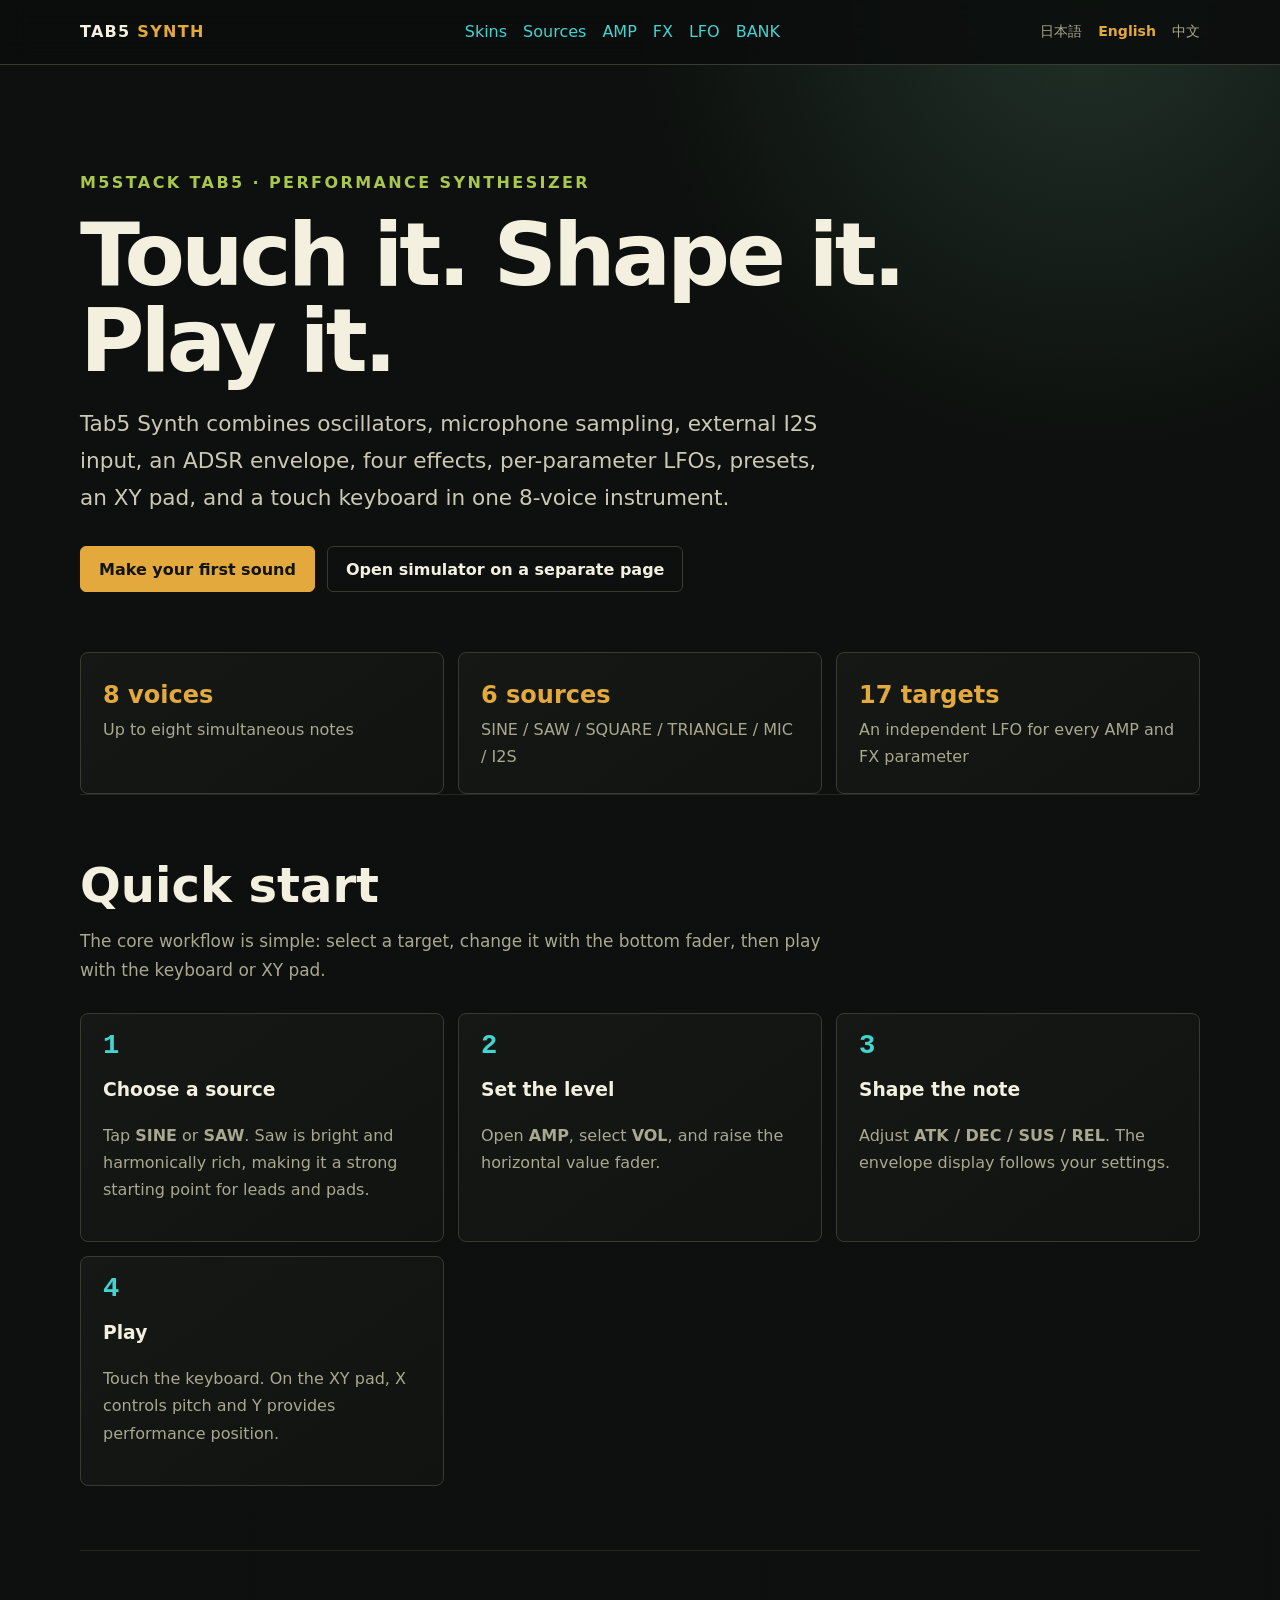
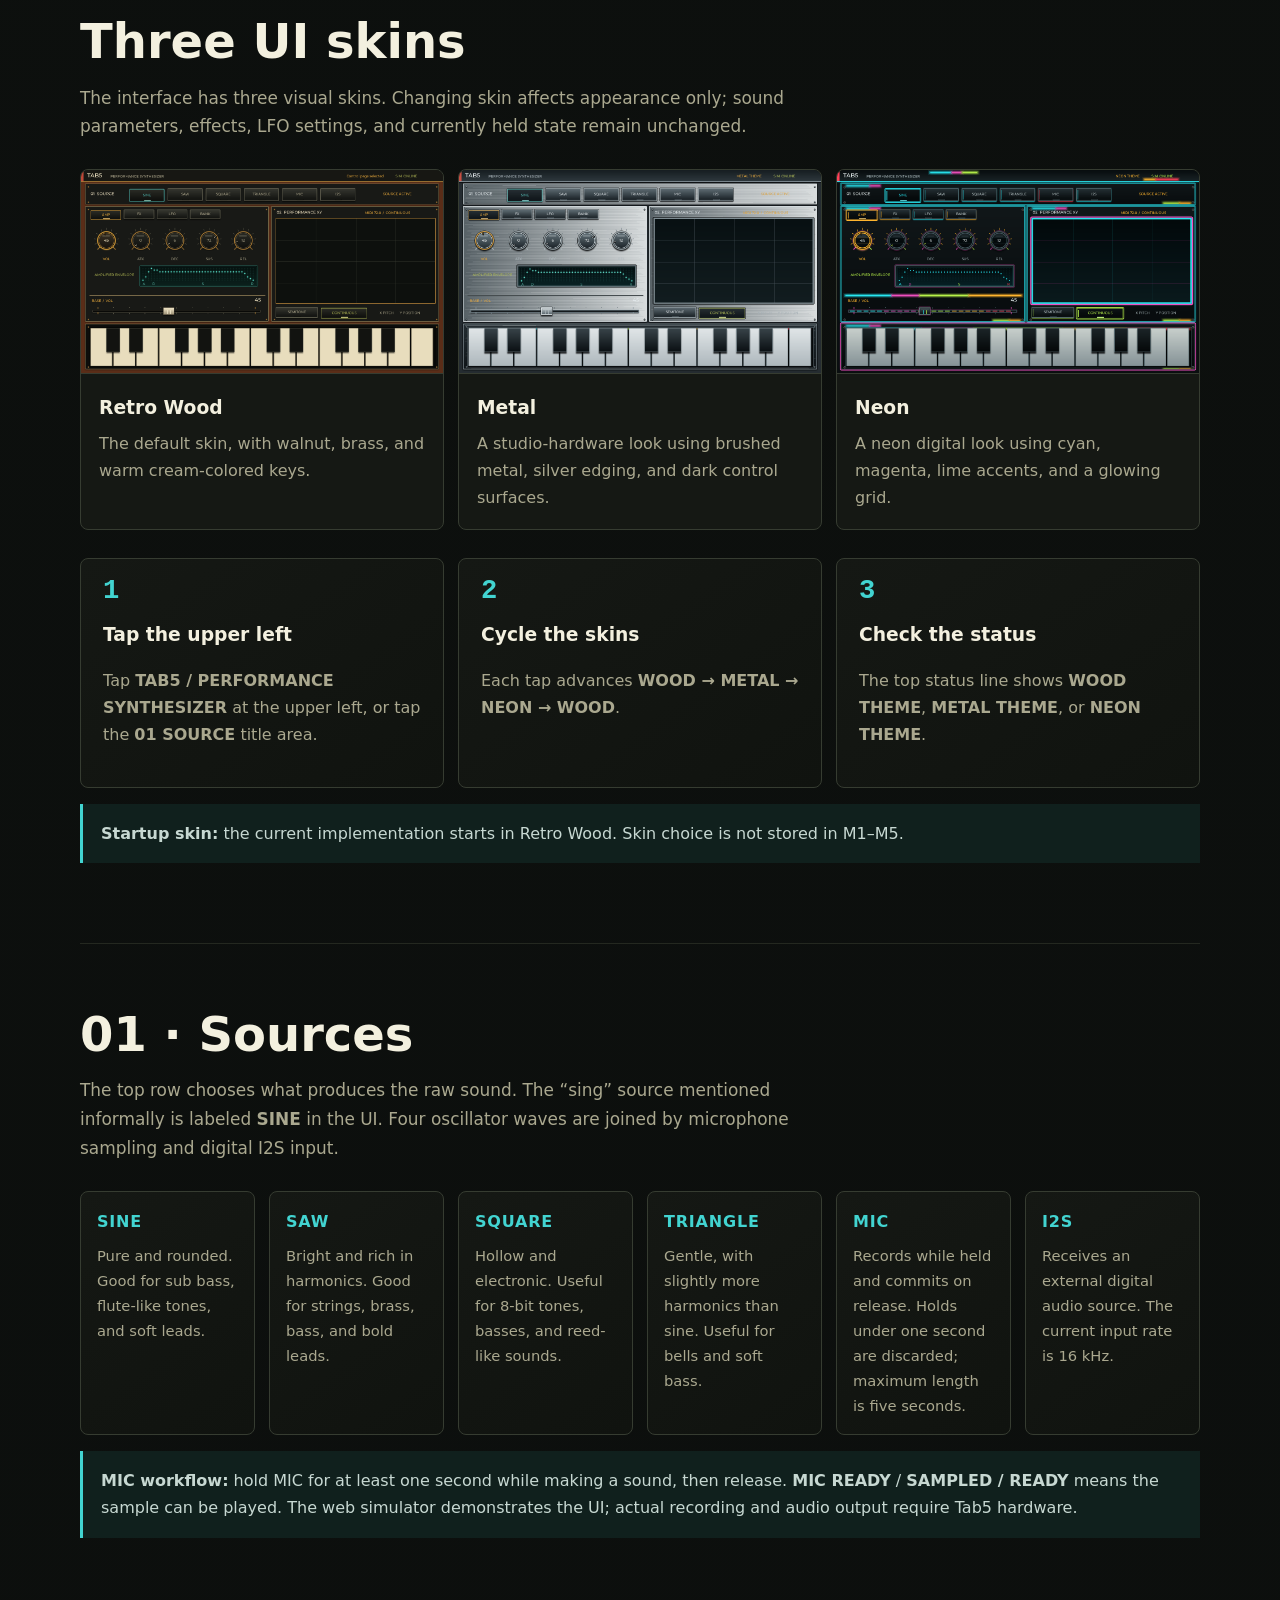
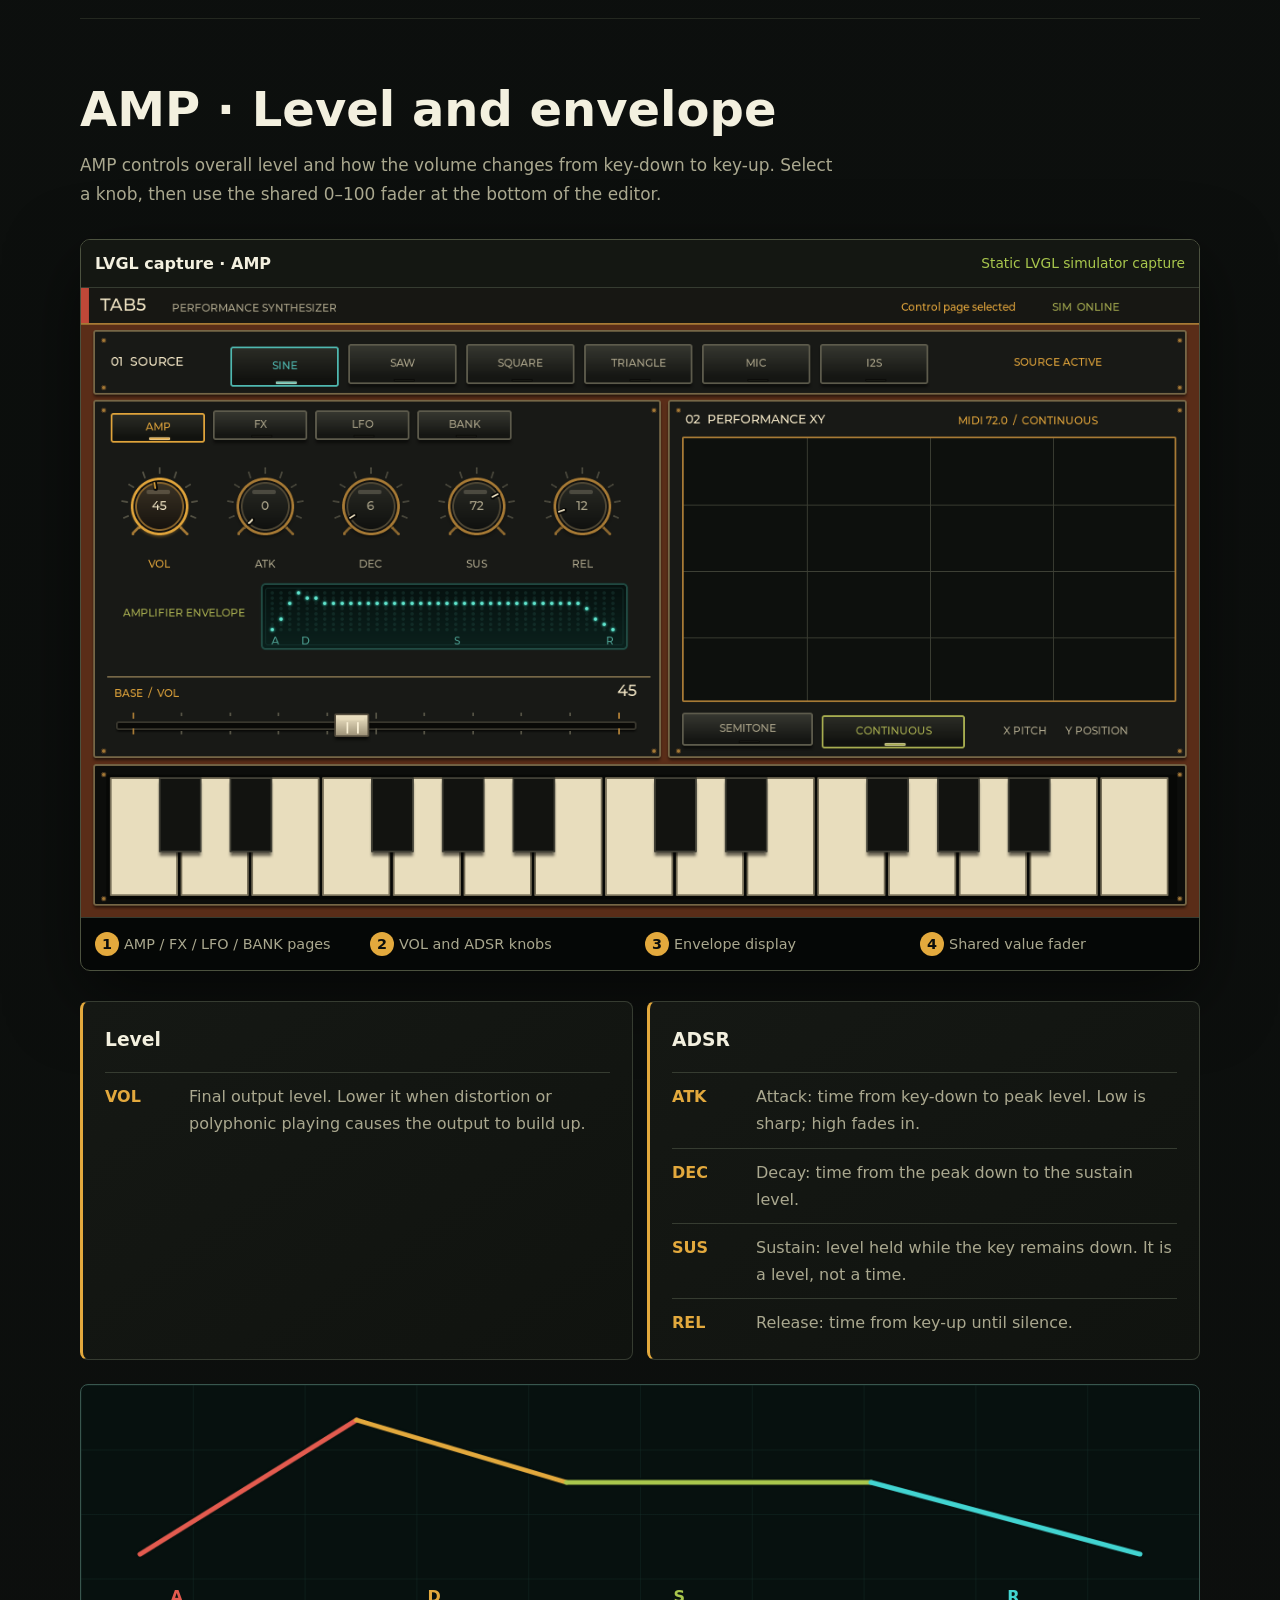
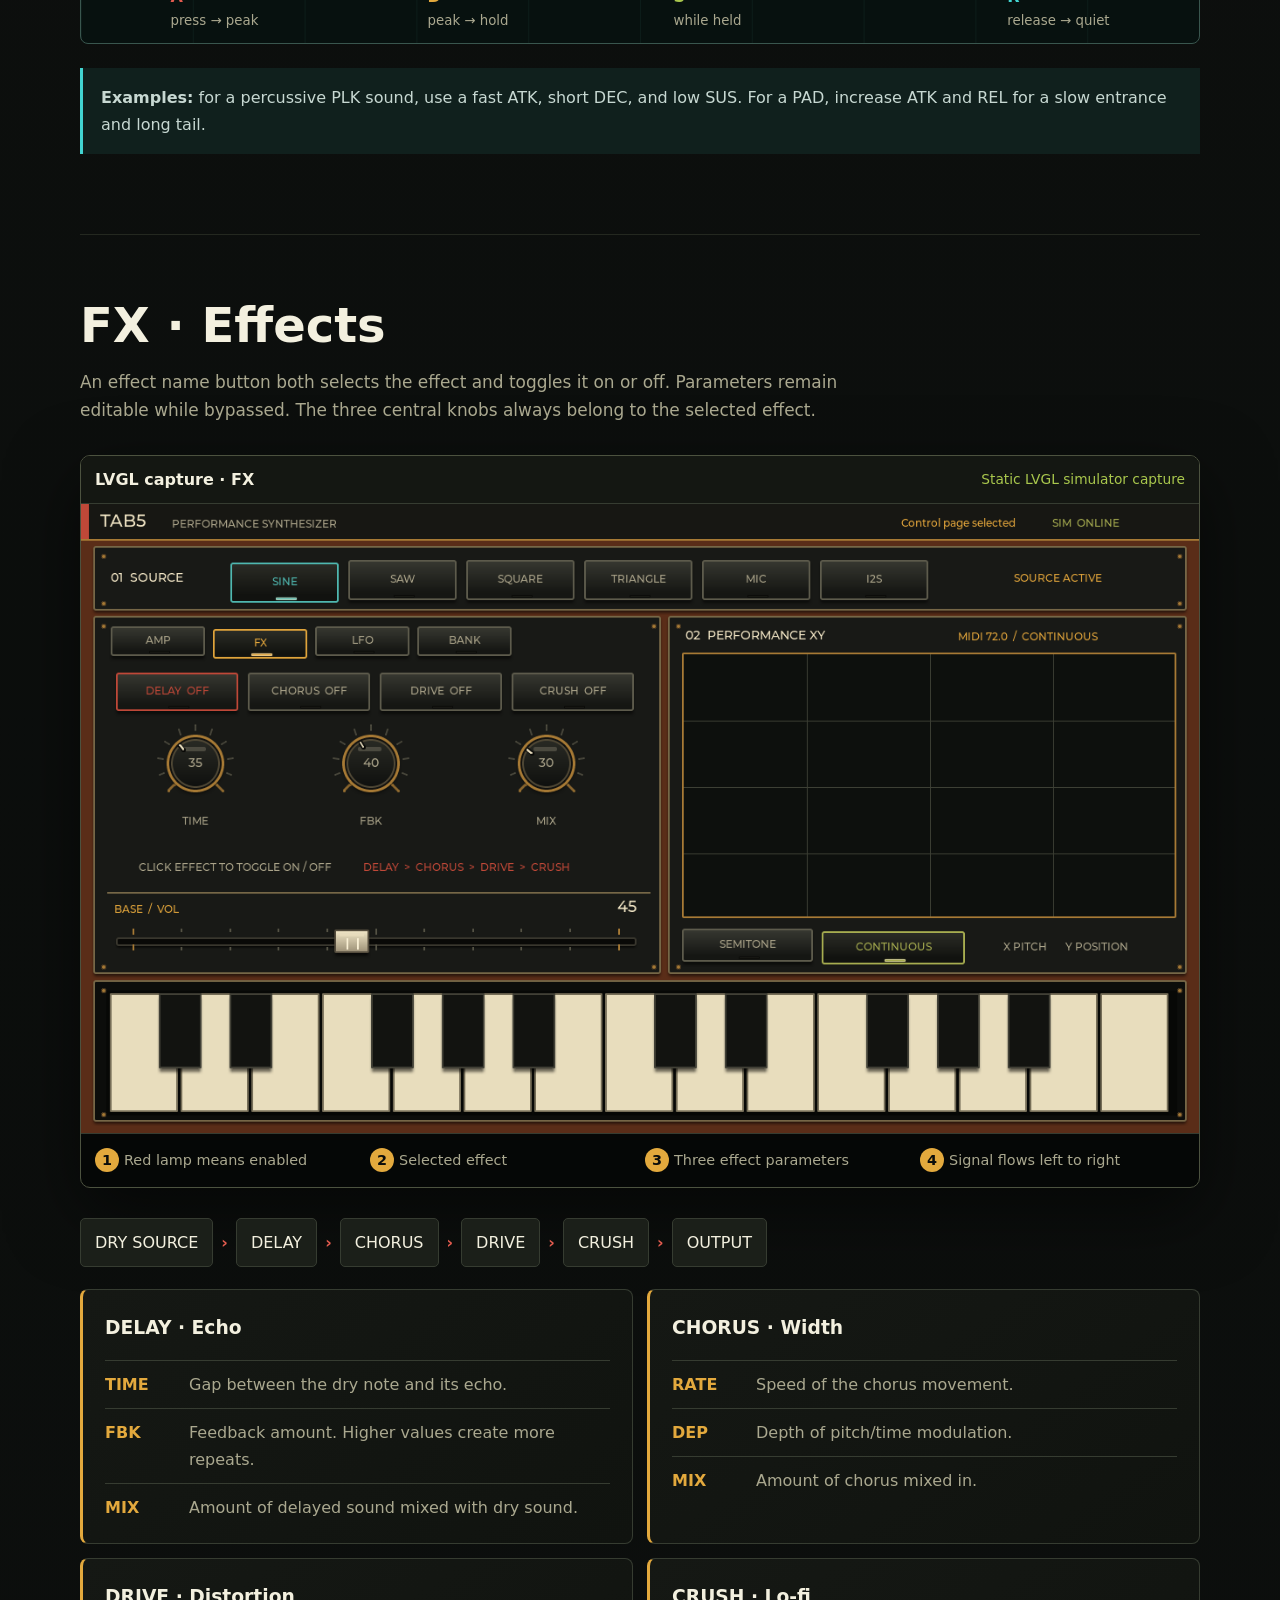
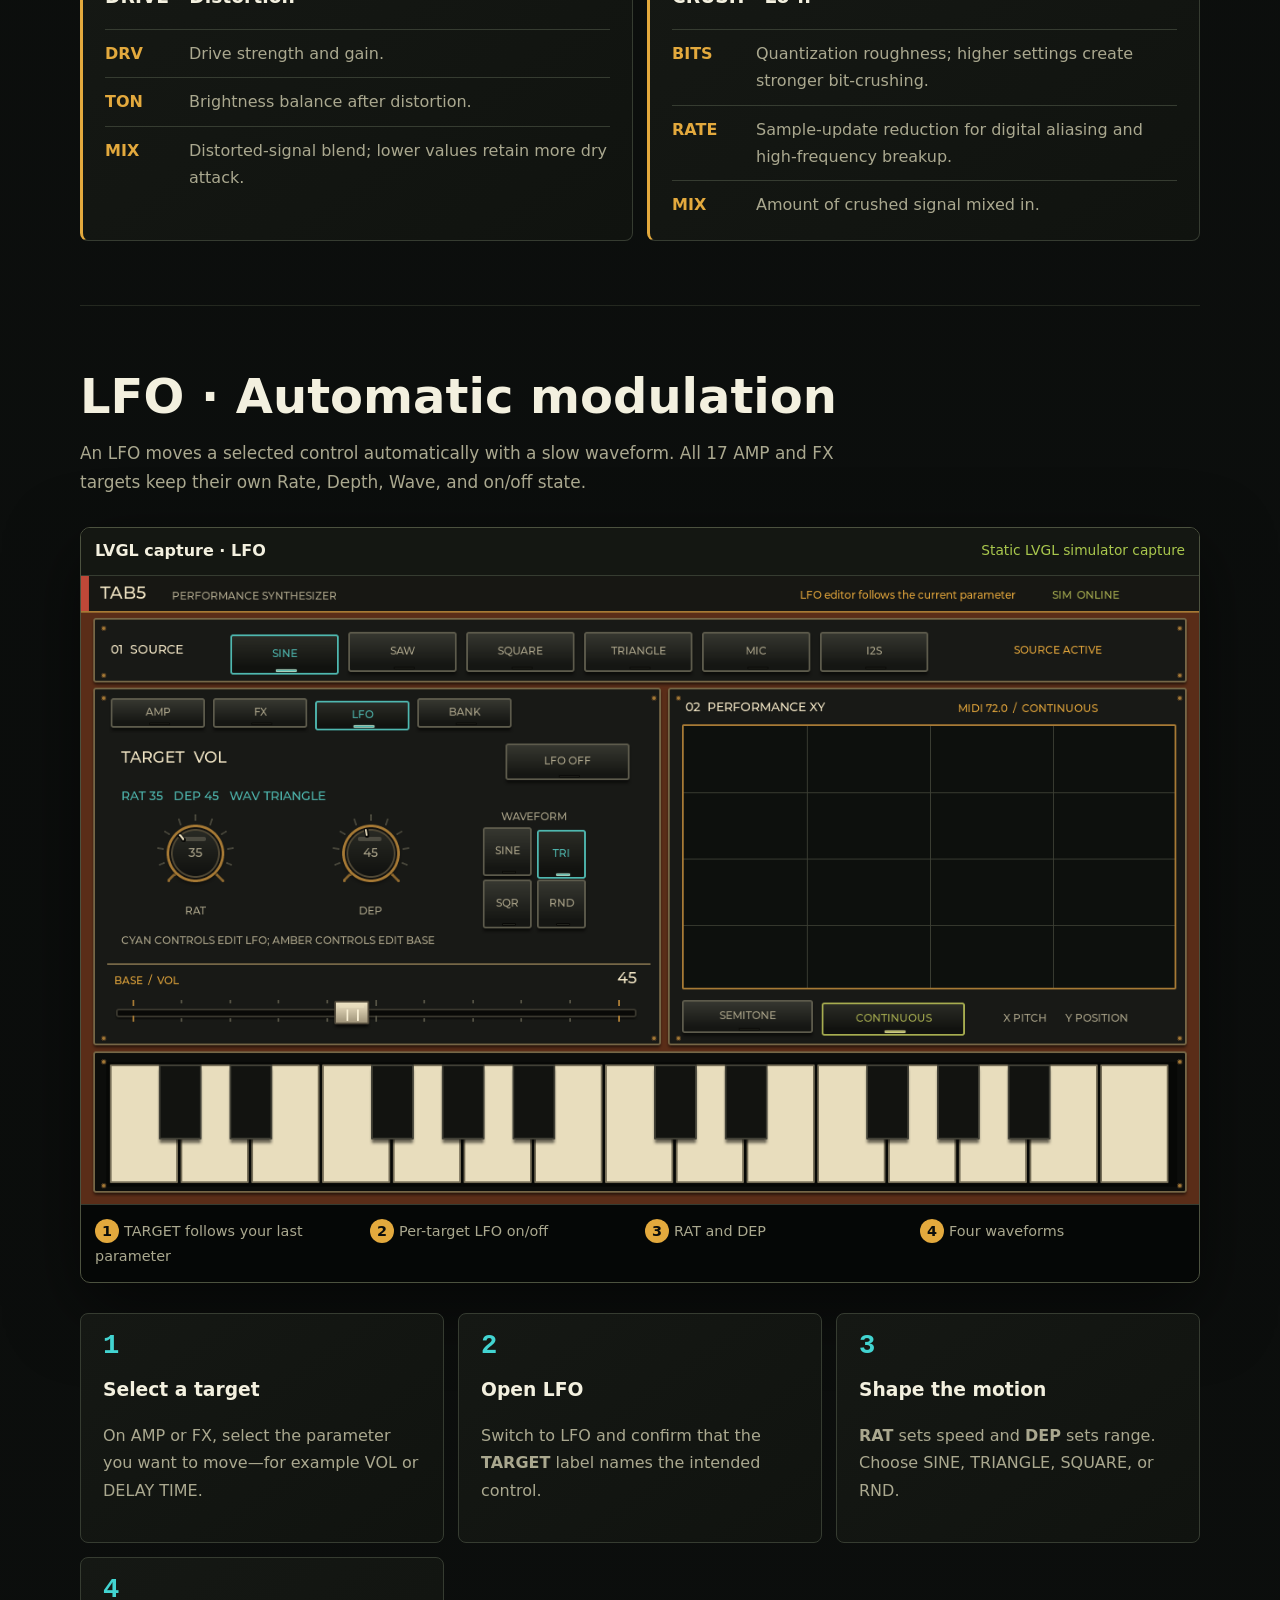
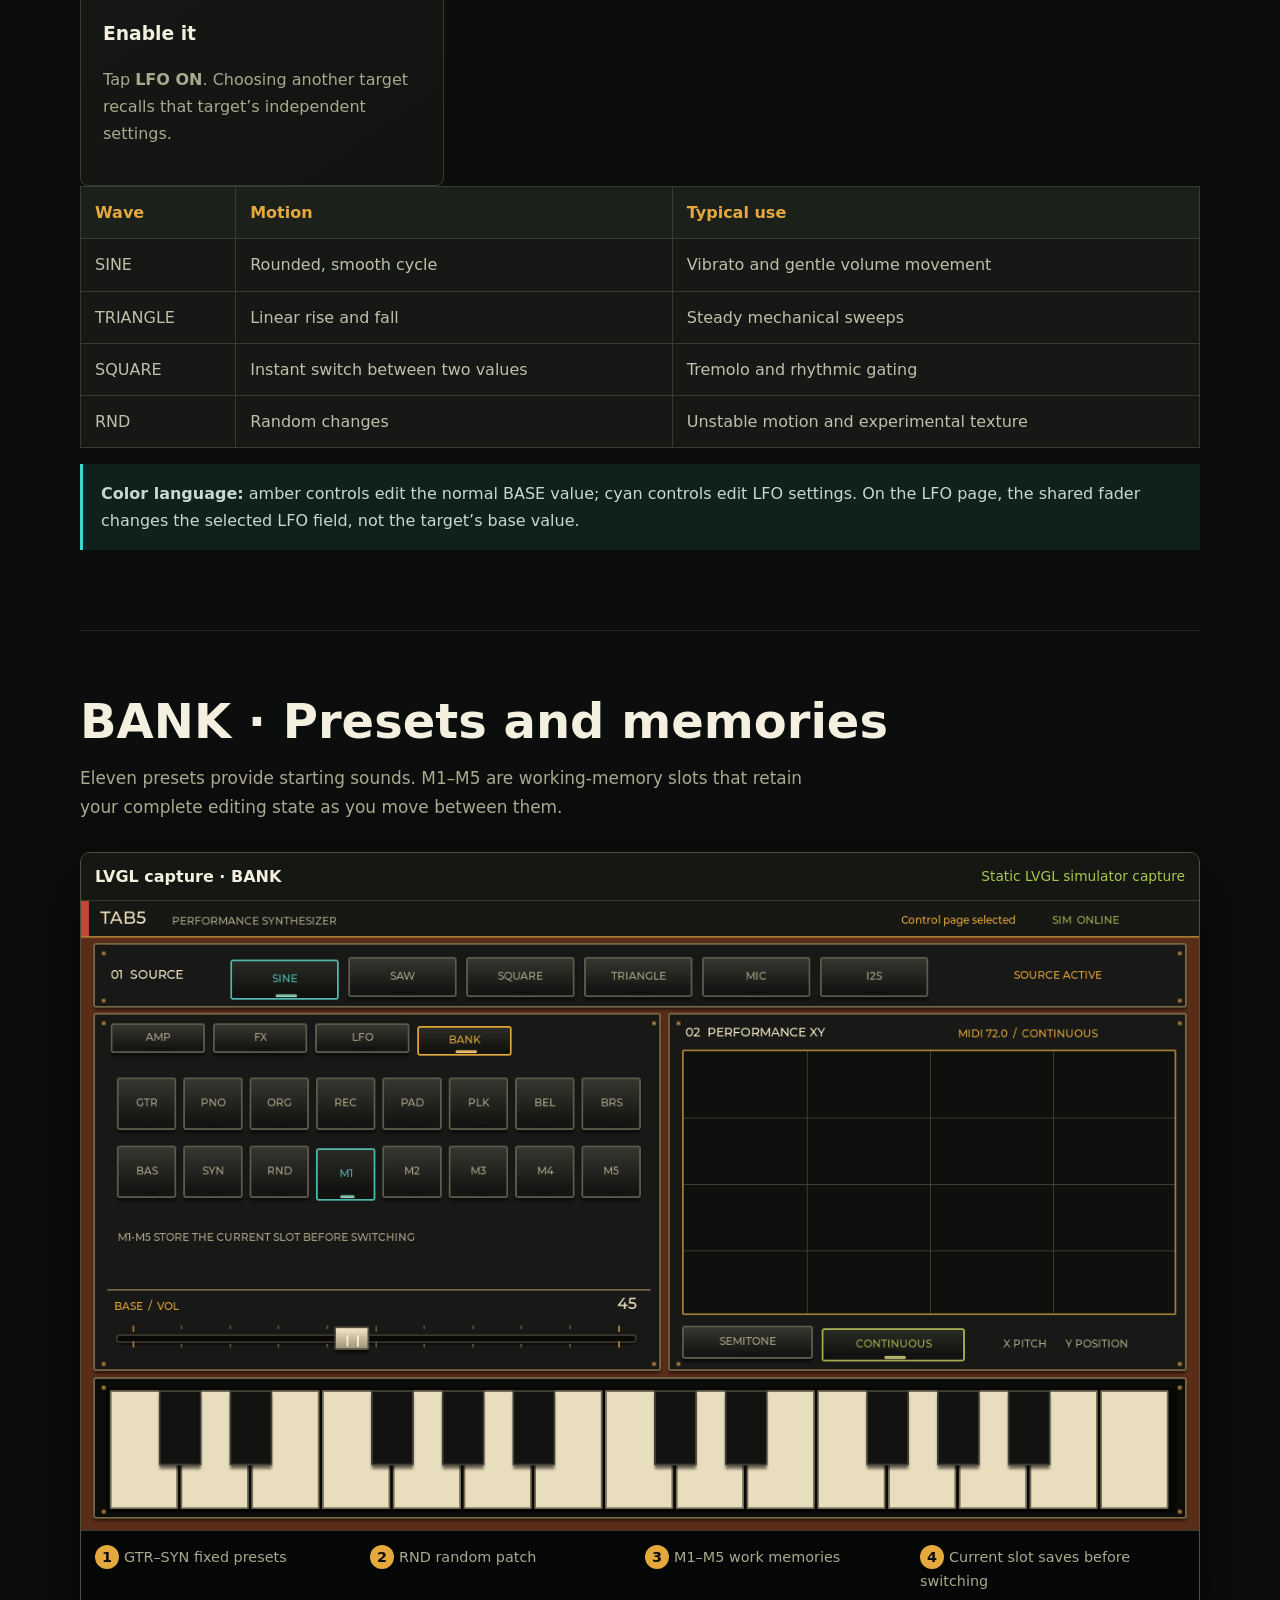
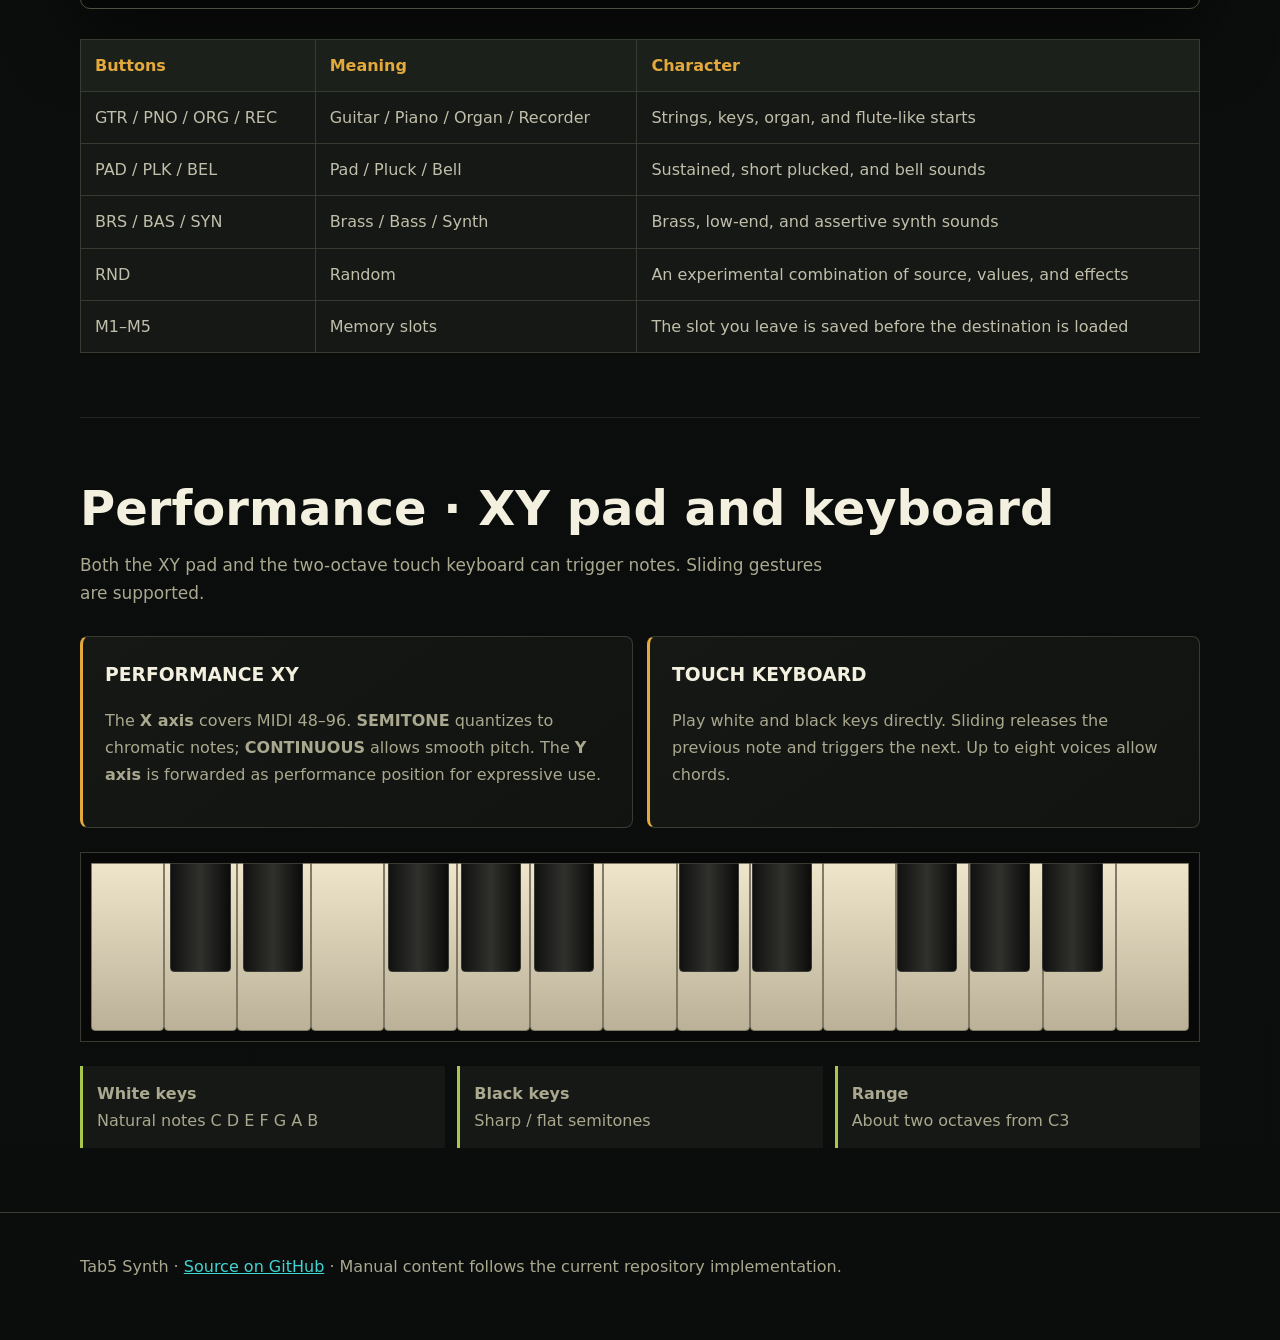
==== commit a47981c9: "docs: separate manual from LVGL simulator" ====
--- a/docs/en/index.html
+++ b/docs/en/index.html
@@ -19,7 +19,7 @@
       <p class="eyebrow">M5Stack Tab5 · Performance Synthesizer</p>
       <h1>Touch it. Shape it. Play it.</h1>
       <p class="lede">Tab5 Synth combines oscillators, microphone sampling, external I2S input, an ADSR envelope, four effects, per-parameter LFOs, presets, an XY pad, and a touch keyboard in one 8-voice instrument.</p>
-      <div class="hero-actions"><a class="button" href="#quickstart">Make your first sound</a><a class="button secondary" href="#simulator">Open the simulator</a></div>
+      <div class="hero-actions"><a class="button" href="#quickstart">Make your first sound</a><a class="button secondary" href="../simulator.html" target="_blank" rel="noopener">Open simulator on a separate page</a></div>
     </div>
     <div class="facts"><div class="fact"><strong>8 voices</strong><span>Up to eight simultaneous notes</span></div><div class="fact"><strong>6 sources</strong><span>SINE / SAW / SQUARE / TRIANGLE / MIC / I2S</span></div><div class="fact"><strong>17 targets</strong><span>An independent LFO for every AMP and FX parameter</span></div></div>
 
@@ -38,9 +38,9 @@
       <h2>Three UI skins</h2>
       <p class="section-intro">The interface has three visual skins. Changing skin affects appearance only; sound parameters, effects, LFO settings, and currently held state remain unchanged.</p>
       <div class="skin-grid">
-        <article class="skin-card" data-skin="wood"><img class="skin-shot" data-sim-skin="wood" src="../assets/screens/skin-wood.png" alt="AMP screen using the Retro Wood skin"><div class="skin-preview">RETRO WOOD</div><div class="skin-copy"><h3>Retro Wood</h3><p>The default skin, with walnut, brass, and warm cream-colored keys.</p></div></article>
-        <article class="skin-card" data-skin="metal"><img class="skin-shot" data-sim-skin="metal" src="../assets/screens/skin-metal.png" alt="AMP screen using the Metal skin"><div class="skin-preview">METAL</div><div class="skin-copy"><h3>Metal</h3><p>A studio-hardware look using brushed metal, silver edging, and dark control surfaces.</p></div></article>
-        <article class="skin-card" data-skin="neon"><img class="skin-shot" data-sim-skin="neon" src="../assets/screens/skin-neon.png" alt="AMP screen using the Neon skin"><div class="skin-preview">NEON</div><div class="skin-copy"><h3>Neon</h3><p>A neon digital look using cyan, magenta, lime accents, and a glowing grid.</p></div></article>
+        <article class="skin-card" data-skin="wood"><img class="skin-shot" src="../assets/screens/skin-wood.png" alt="AMP screen using the Retro Wood skin"><div class="skin-preview">RETRO WOOD</div><div class="skin-copy"><h3>Retro Wood</h3><p>The default skin, with walnut, brass, and warm cream-colored keys.</p></div></article>
+        <article class="skin-card" data-skin="metal"><img class="skin-shot" src="../assets/screens/skin-metal.png" alt="AMP screen using the Metal skin"><div class="skin-preview">METAL</div><div class="skin-copy"><h3>Metal</h3><p>A studio-hardware look using brushed metal, silver edging, and dark control surfaces.</p></div></article>
+        <article class="skin-card" data-skin="neon"><img class="skin-shot" src="../assets/screens/skin-neon.png" alt="AMP screen using the Neon skin"><div class="skin-preview">NEON</div><div class="skin-copy"><h3>Neon</h3><p>A neon digital look using cyan, magenta, lime accents, and a glowing grid.</p></div></article>
       </div>
       <div class="steps">
         <article class="step"><h3>Tap the upper left</h3><p>Tap <b>TAB5 / PERFORMANCE SYNTHESIZER</b> at the upper left, or tap the <b>01 SOURCE</b> title area.</p></article>
@@ -68,8 +68,8 @@
       <h2>AMP · Level and envelope</h2>
       <p class="section-intro">AMP controls overall level and how the volume changes from key-down to key-up. Select a knob, then use the shared 0–100 fader at the bottom of the editor.</p>
       <figure class="sim-figure">
-        <div class="sim-toolbar"><strong>LVGL capture · AMP</strong><span class="capture-status" data-ready="Captured from the live simulator" data-failed="Use the live simulator below">Capturing…</span></div>
-        <div class="sim-fallback">Starting the LVGL simulator and capturing AMP.</div><img class="sim-shot" data-sim-page="amp" src="../assets/screens/amp.png" alt="Tab5 Synth AMP screen">
+        <div class="sim-toolbar"><strong>LVGL capture · AMP</strong><span class="capture-status">Static LVGL simulator capture</span></div>
+        <img class="sim-shot" src="../assets/screens/amp.png" alt="Tab5 Synth AMP screen">
         <figcaption class="callouts"><span class="callout"><b>1</b>AMP / FX / LFO / BANK pages</span><span class="callout"><b>2</b>VOL and ADSR knobs</span><span class="callout"><b>3</b>Envelope display</span><span class="callout"><b>4</b>Shared value fader</span></figcaption>
       </figure>
       <div class="parameter-grid">
@@ -89,8 +89,8 @@
       <h2>FX · Effects</h2>
       <p class="section-intro">An effect name button both selects the effect and toggles it on or off. Parameters remain editable while bypassed. The three central knobs always belong to the selected effect.</p>
       <figure class="sim-figure">
-        <div class="sim-toolbar"><strong>LVGL capture · FX</strong><span class="capture-status" data-ready="Captured from the live simulator" data-failed="Use the live simulator below">Capturing…</span></div>
-        <div class="sim-fallback">Capturing the FX page.</div><img class="sim-shot" data-sim-page="fx" src="../assets/screens/fx.png" alt="Tab5 Synth FX screen">
+        <div class="sim-toolbar"><strong>LVGL capture · FX</strong><span class="capture-status">Static LVGL simulator capture</span></div>
+        <img class="sim-shot" src="../assets/screens/fx.png" alt="Tab5 Synth FX screen">
         <figcaption class="callouts"><span class="callout"><b>1</b>Red lamp means enabled</span><span class="callout"><b>2</b>Selected effect</span><span class="callout"><b>3</b>Three effect parameters</span><span class="callout"><b>4</b>Signal flows left to right</span></figcaption>
       </figure>
       <div class="signal-chain"><span>DRY SOURCE</span><i>›</i><span>DELAY</span><i>›</i><span>CHORUS</span><i>›</i><span>DRIVE</span><i>›</i><span>CRUSH</span><i>›</i><span>OUTPUT</span></div>
@@ -106,8 +106,8 @@
       <h2>LFO · Automatic modulation</h2>
       <p class="section-intro">An LFO moves a selected control automatically with a slow waveform. All 17 AMP and FX targets keep their own Rate, Depth, Wave, and on/off state.</p>
       <figure class="sim-figure">
-        <div class="sim-toolbar"><strong>LVGL capture · LFO</strong><span class="capture-status" data-ready="Captured from the live simulator" data-failed="Use the live simulator below">Capturing…</span></div>
-        <div class="sim-fallback">Capturing the LFO page.</div><img class="sim-shot" data-sim-page="lfo" src="../assets/screens/lfo.png" alt="Tab5 Synth LFO screen">
+        <div class="sim-toolbar"><strong>LVGL capture · LFO</strong><span class="capture-status">Static LVGL simulator capture</span></div>
+        <img class="sim-shot" src="../assets/screens/lfo.png" alt="Tab5 Synth LFO screen">
         <figcaption class="callouts"><span class="callout"><b>1</b>TARGET follows your last parameter</span><span class="callout"><b>2</b>Per-target LFO on/off</span><span class="callout"><b>3</b>RAT and DEP</span><span class="callout"><b>4</b>Four waveforms</span></figcaption>
       </figure>
       <div class="steps">
@@ -126,8 +126,8 @@
       <h2>BANK · Presets and memories</h2>
       <p class="section-intro">Eleven presets provide starting sounds. M1–M5 are working-memory slots that retain your complete editing state as you move between them.</p>
       <figure class="sim-figure">
-        <div class="sim-toolbar"><strong>LVGL capture · BANK</strong><span class="capture-status" data-ready="Captured from the live simulator" data-failed="Use the live simulator below">Capturing…</span></div>
-        <div class="sim-fallback">Capturing the BANK page.</div><img class="sim-shot" data-sim-page="bank" src="../assets/screens/bank.png" alt="Tab5 Synth BANK screen">
+        <div class="sim-toolbar"><strong>LVGL capture · BANK</strong><span class="capture-status">Static LVGL simulator capture</span></div>
+        <img class="sim-shot" src="../assets/screens/bank.png" alt="Tab5 Synth BANK screen">
         <figcaption class="callouts"><span class="callout"><b>1</b>GTR–SYN fixed presets</span><span class="callout"><b>2</b>RND random patch</span><span class="callout"><b>3</b>M1–M5 work memories</span><span class="callout"><b>4</b>Current slot saves before switching</span></figcaption>
       </figure>
       <table><thead><tr><th>Buttons</th><th>Meaning</th><th>Character</th></tr></thead><tbody>
@@ -146,10 +146,8 @@
       <div class="keyboard-notes"><div><b>White keys</b><br>Natural notes C D E F G A B</div><div><b>Black keys</b><br>Sharp / flat semitones</div><div><b>Range</b><br>About two octaves from C3</div></div>
     </section>
 
-    <section id="simulator"><h2>Live LVGL simulator</h2><p class="section-intro">This is not a mock-up. It is the simulator built from the repository’s portable LVGL UI source. It is silent, but every source button, page, knob, fader, and key can be tried.</p><iframe class="live-sim" src="../simulator.html" title="Tab5 Synth LVGL simulator"></iframe><p class="note">Drag knobs, and tap or drag the bottom value fader. Verify MIC, I2S, and actual audio behavior on Tab5 hardware.</p></section>
   </main>
-  <iframe id="capture-simulator" src="../simulator.html" title="LVGL simulator for screen capture" aria-hidden="true"></iframe>
   <footer class="footer"><div style="width:min(var(--max),calc(100% - 32px));margin:auto">Tab5 Synth · <a href="https://github.com/airpocket-soundman/Tab5_synth">Source on GitHub</a> · Manual content follows the current repository implementation.</div></footer>
-  <script src="../assets/manual.js?v=20260723-3"></script>
+  <script src="../assets/manual.js?v=20260723-4"></script>
 </body>
 </html>
--- a/docs/assets/manual.css
+++ b/docs/assets/manual.css
@@ -179,14 +179,6 @@
   object-fit: contain;
   background: #0a0c0a;
 }
-.sim-fallback {
-  display: grid;
-  place-items: center;
-  aspect-ratio: 16 / 9;
-  padding: 30px;
-  color: var(--muted);
-  text-align: center;
-}
 .callouts {
   display: grid;
   grid-template-columns: repeat(4, 1fr);
@@ -291,14 +283,7 @@
 td { color: #c1bfab; }
 .note { padding: 16px 18px; border-left: 3px solid var(--cyan); background: #10201d; color: #c7d8d2; }
 
-.live-sim {
-  width: 100%;
-  aspect-ratio: 16 / 9;
-  border: 1px solid var(--line);
-  background: #050706;
-}
 .footer { padding: 40px 0 60px; color: var(--muted); border-top: 1px solid var(--line); }
-#capture-simulator { position: fixed; left: -10000px; top: 0; width: 1280px; height: 720px; border: 0; }
 
 @media (max-width: 900px) {
   .nav-links { display: none; }
@@ -315,7 +300,7 @@
 }
 
 @media print {
-  .site-header, .hero-actions, #capture-simulator { display: none; }
+  .site-header, .hero-actions { display: none; }
   body { color: #111; background: white; }
   main { width: 100%; }
   section { break-inside: avoid; }
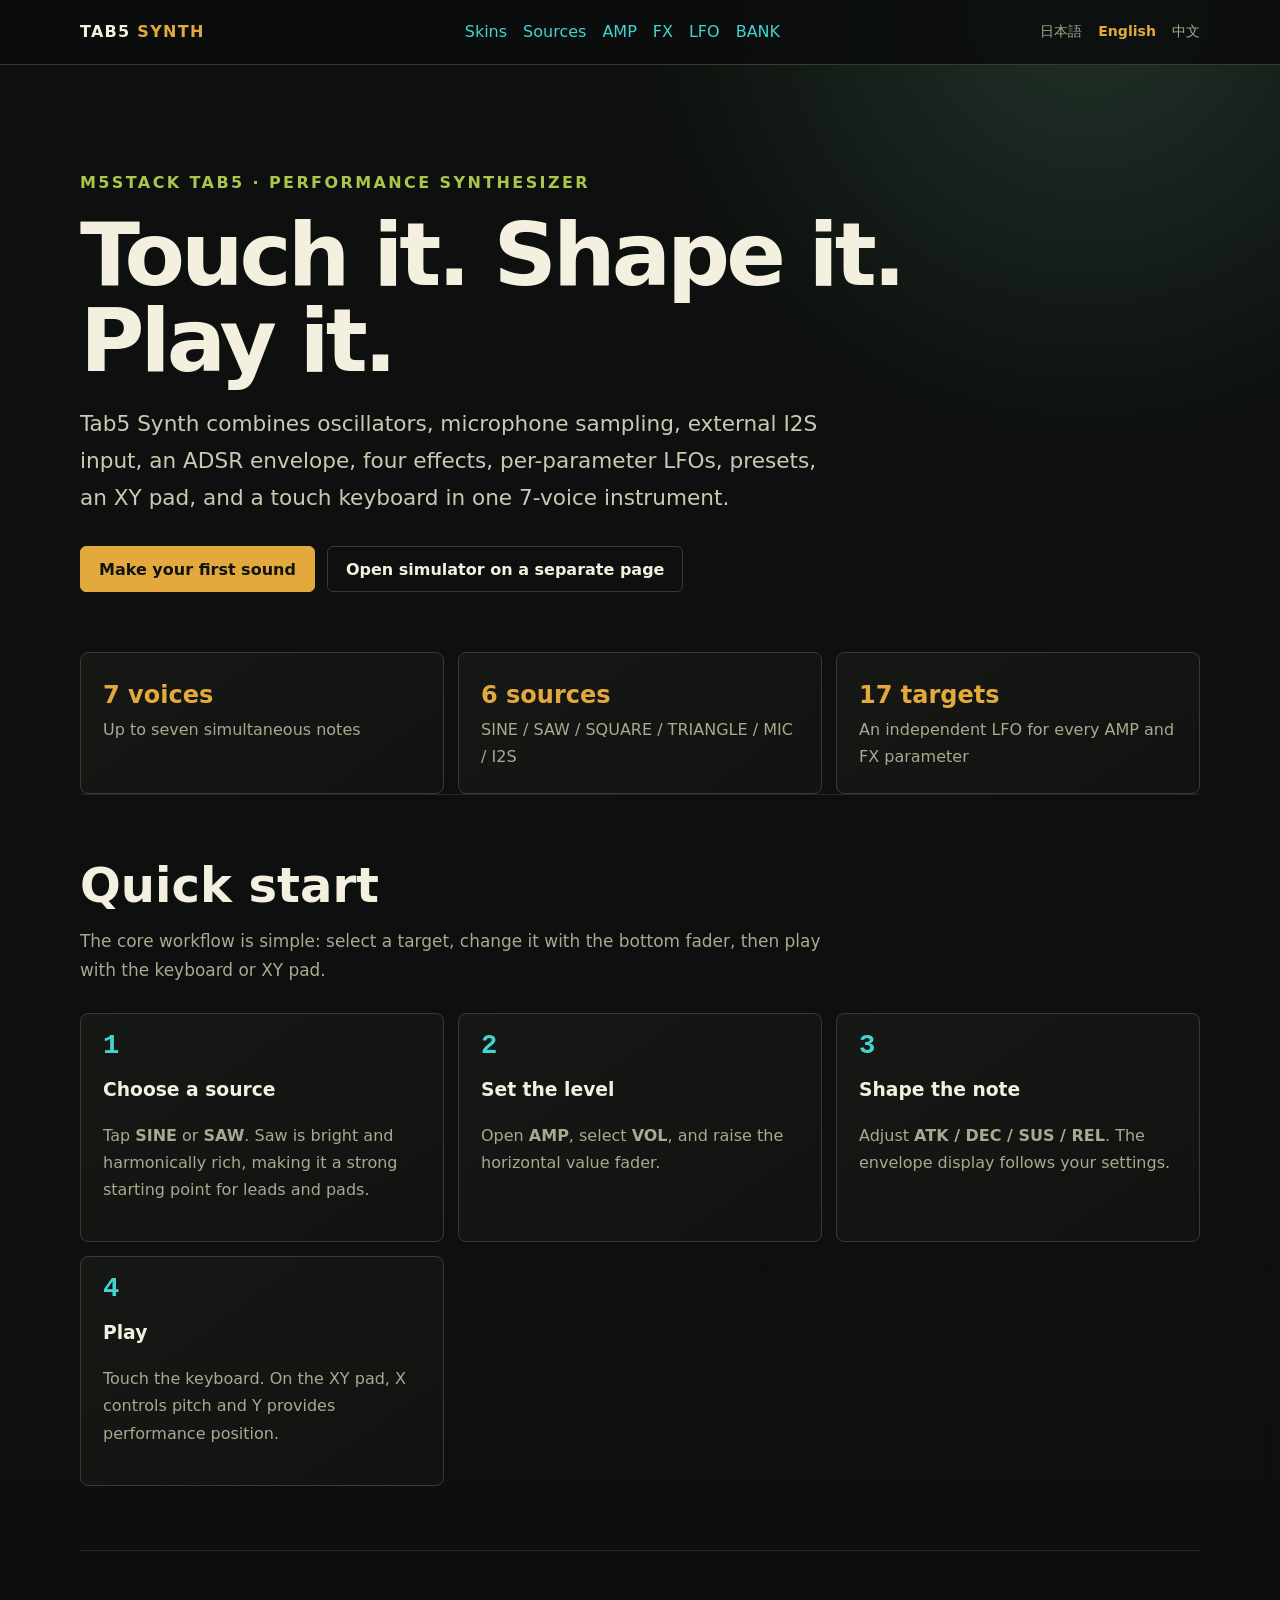
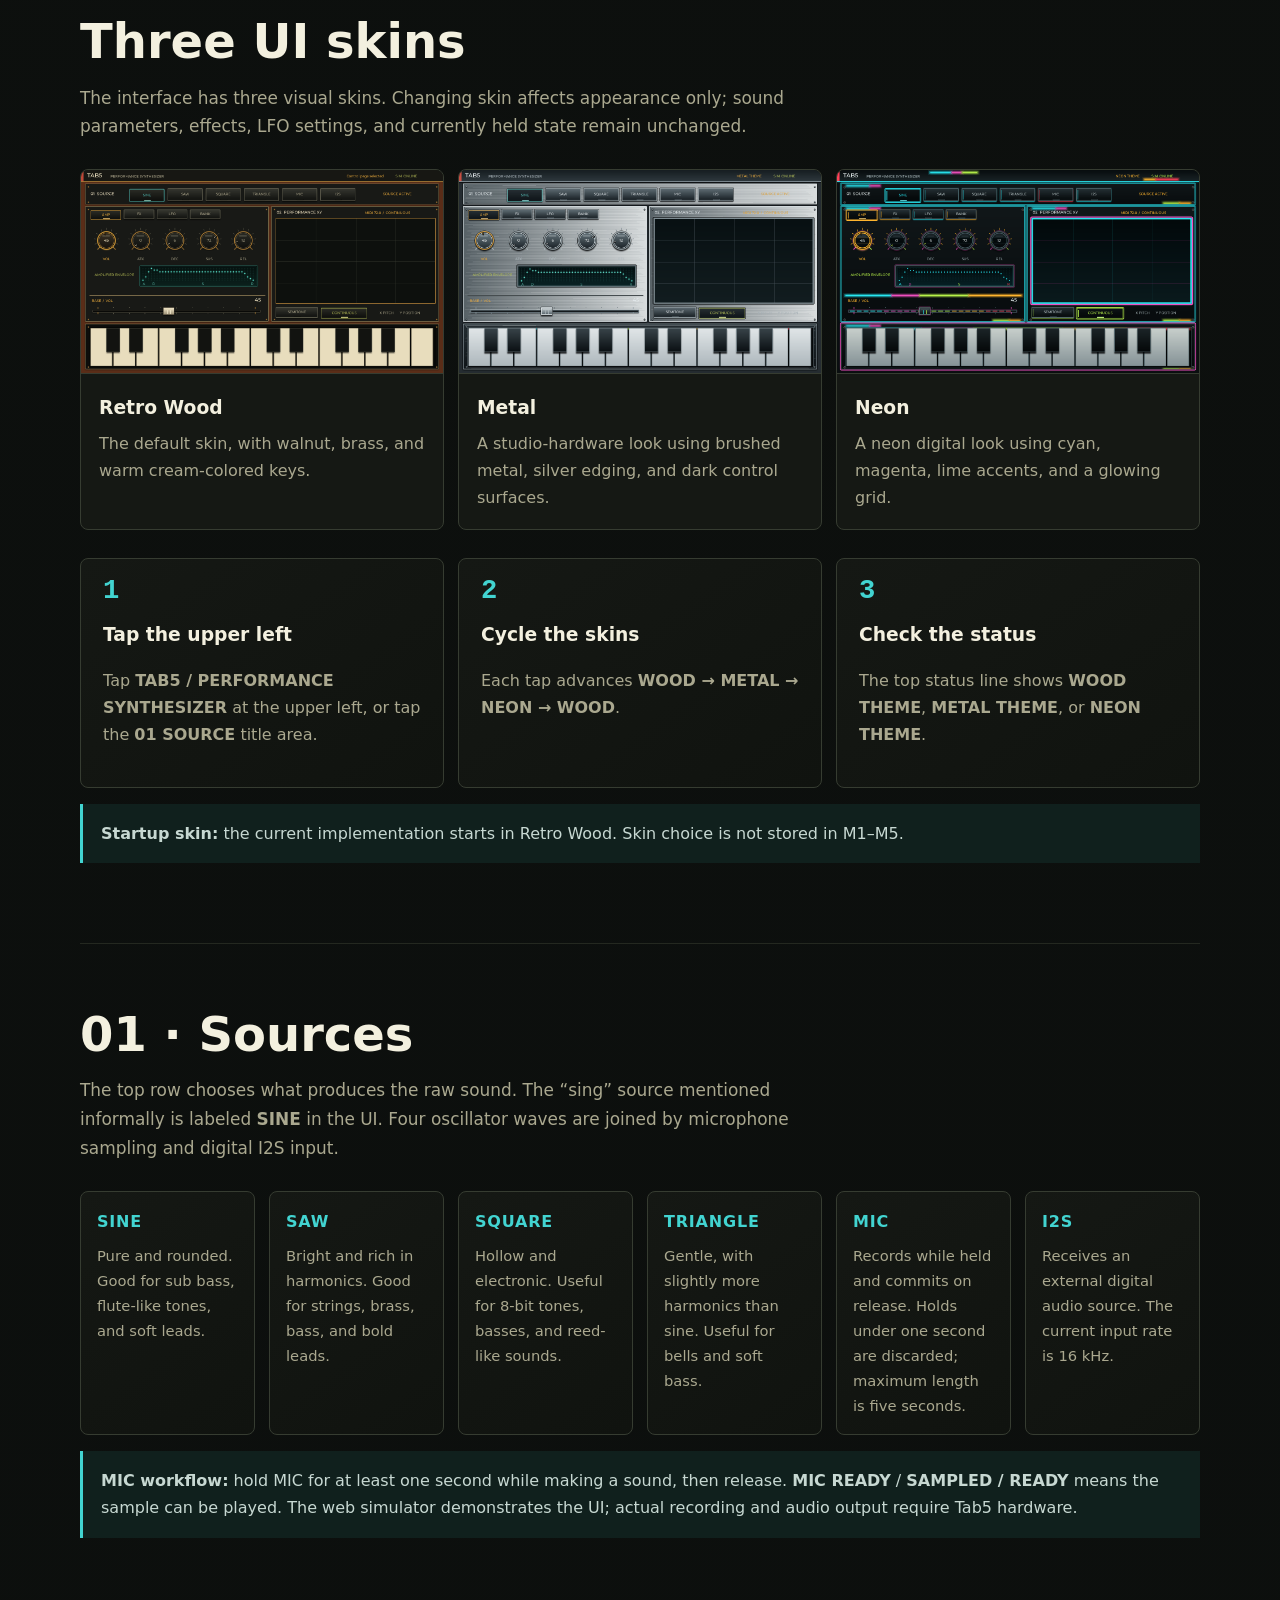
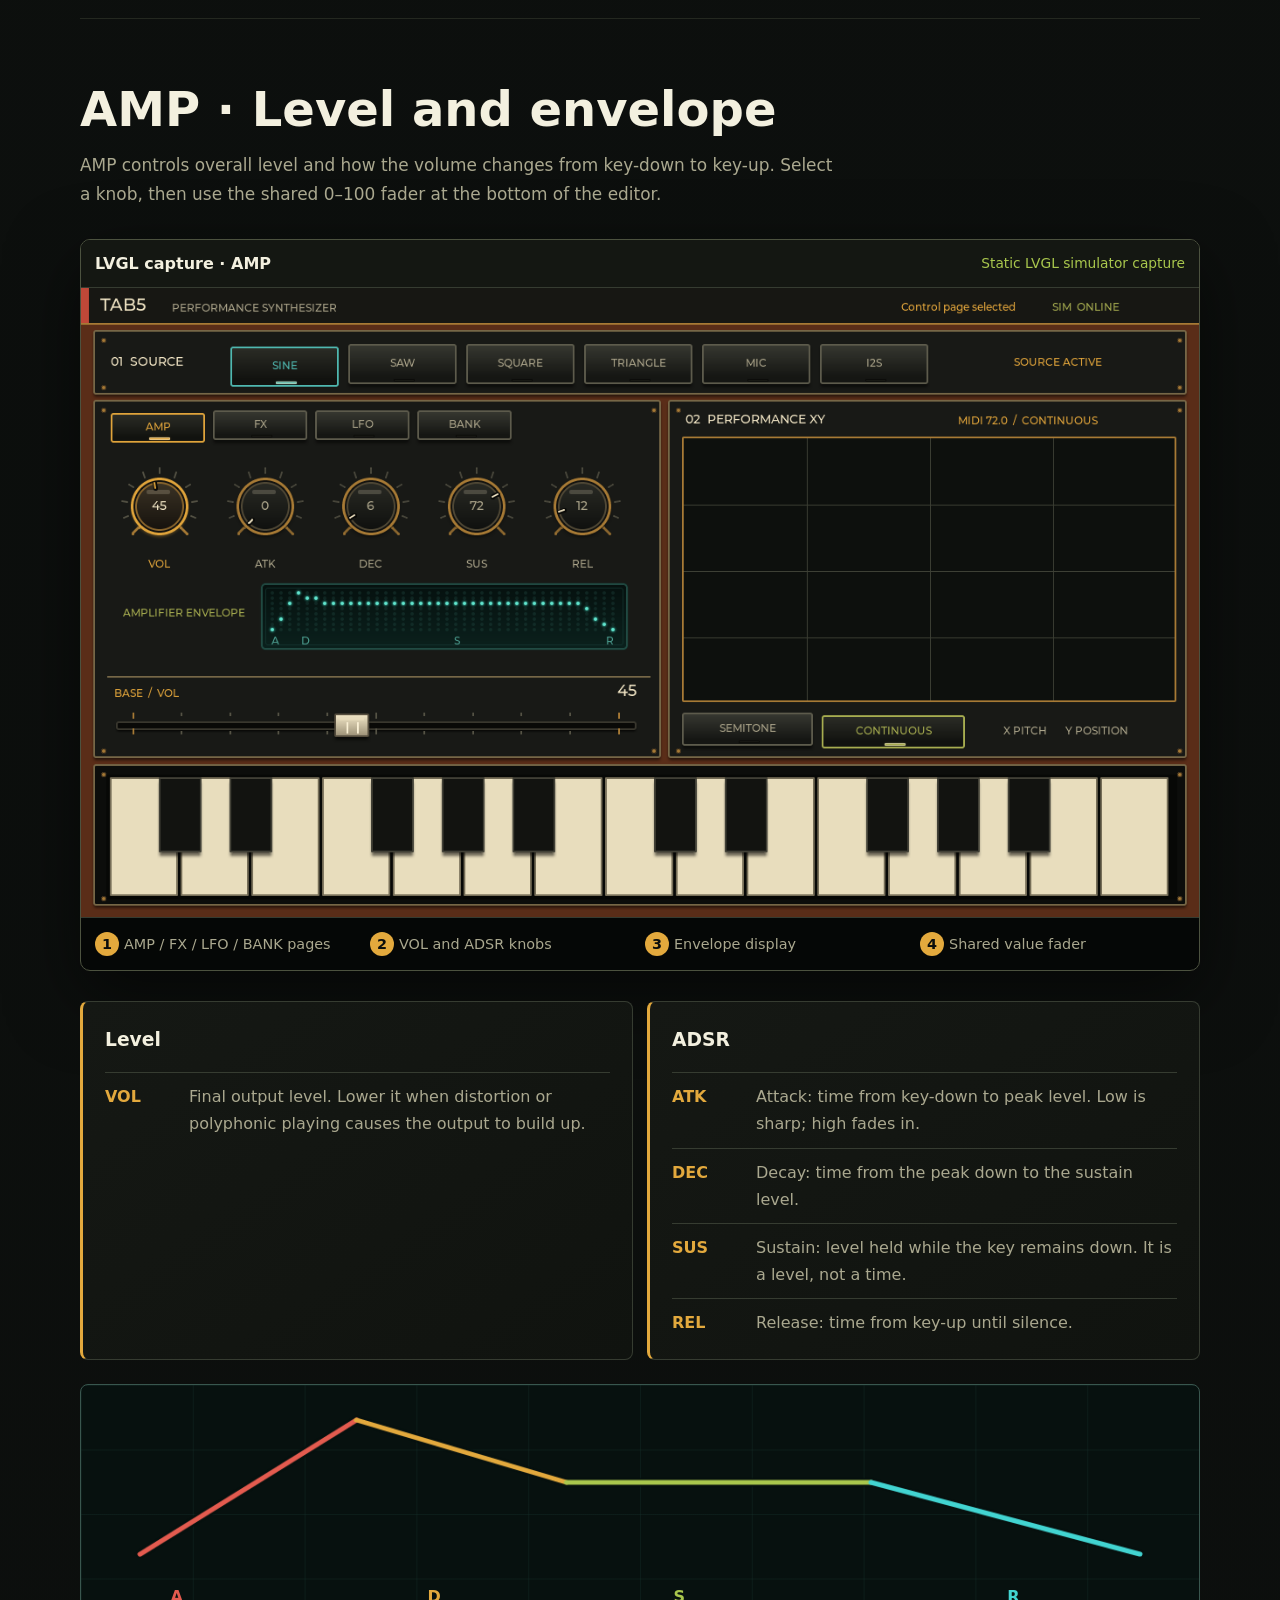
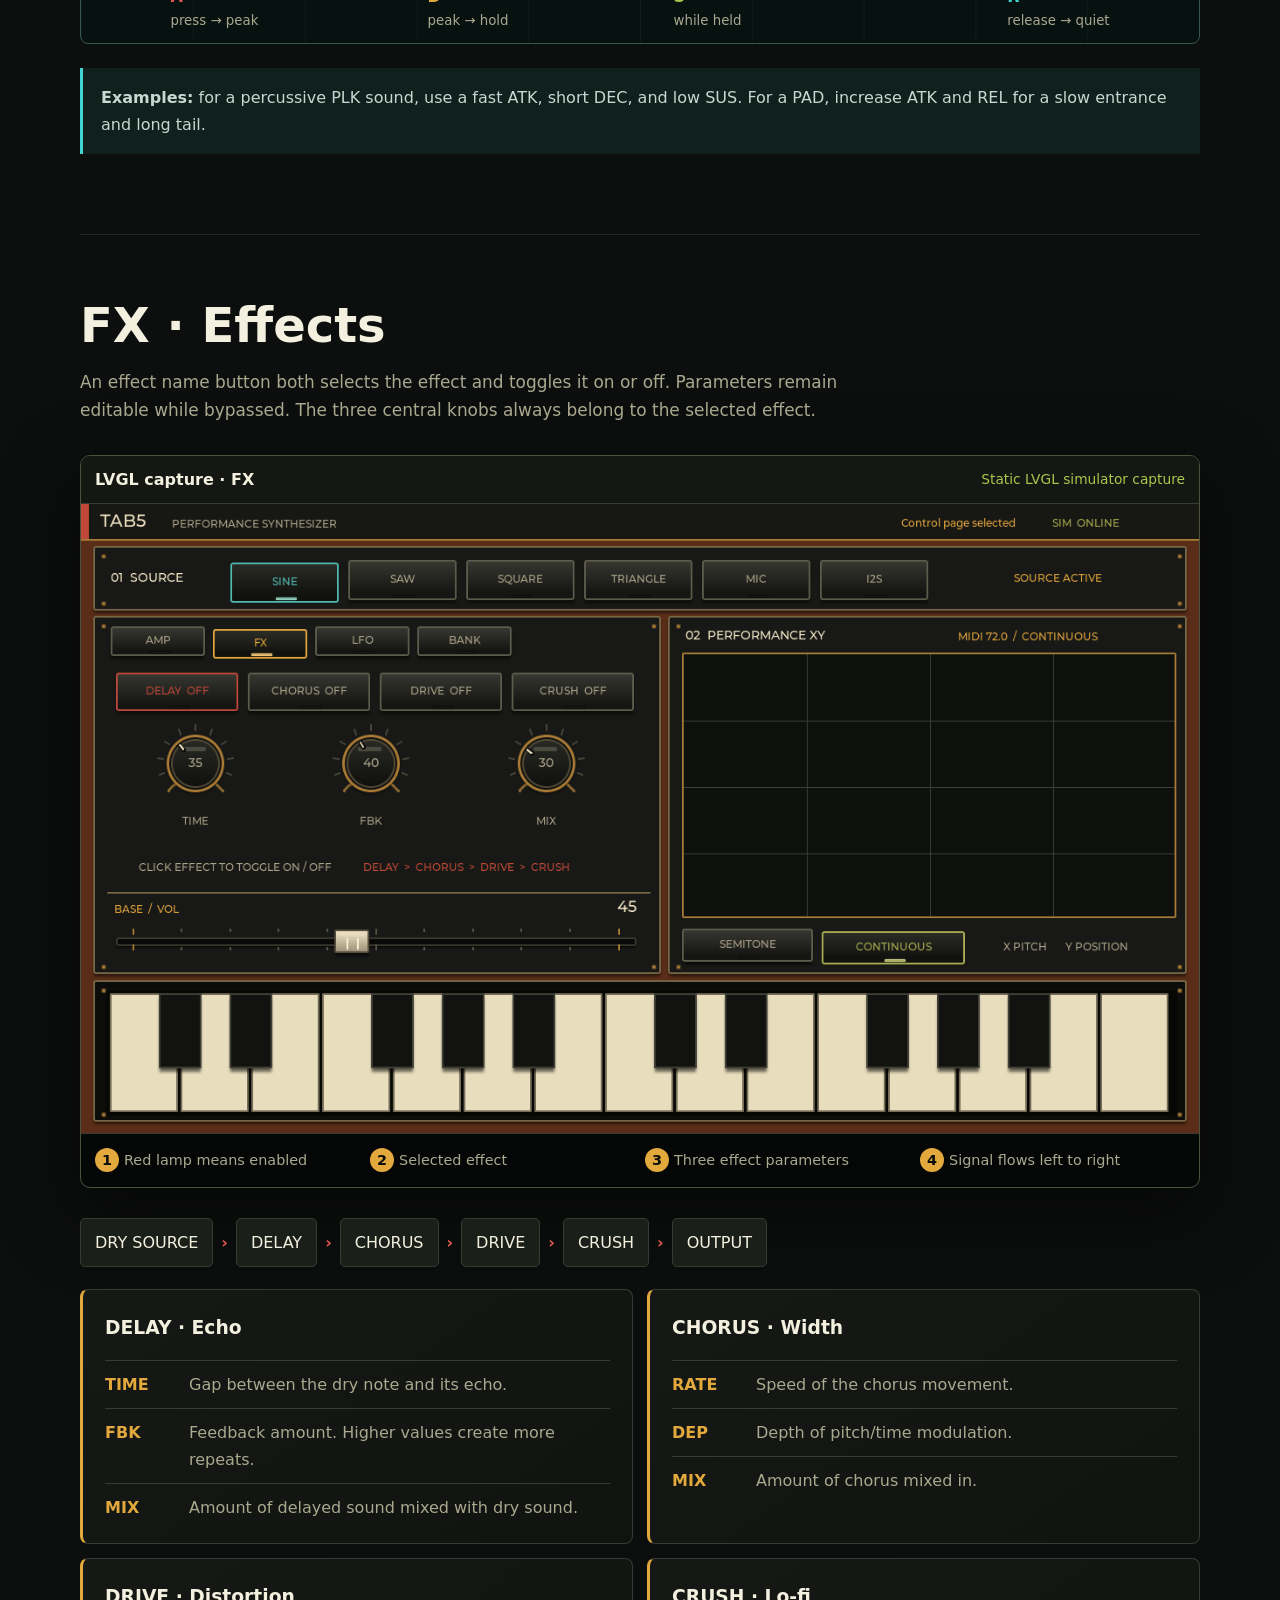
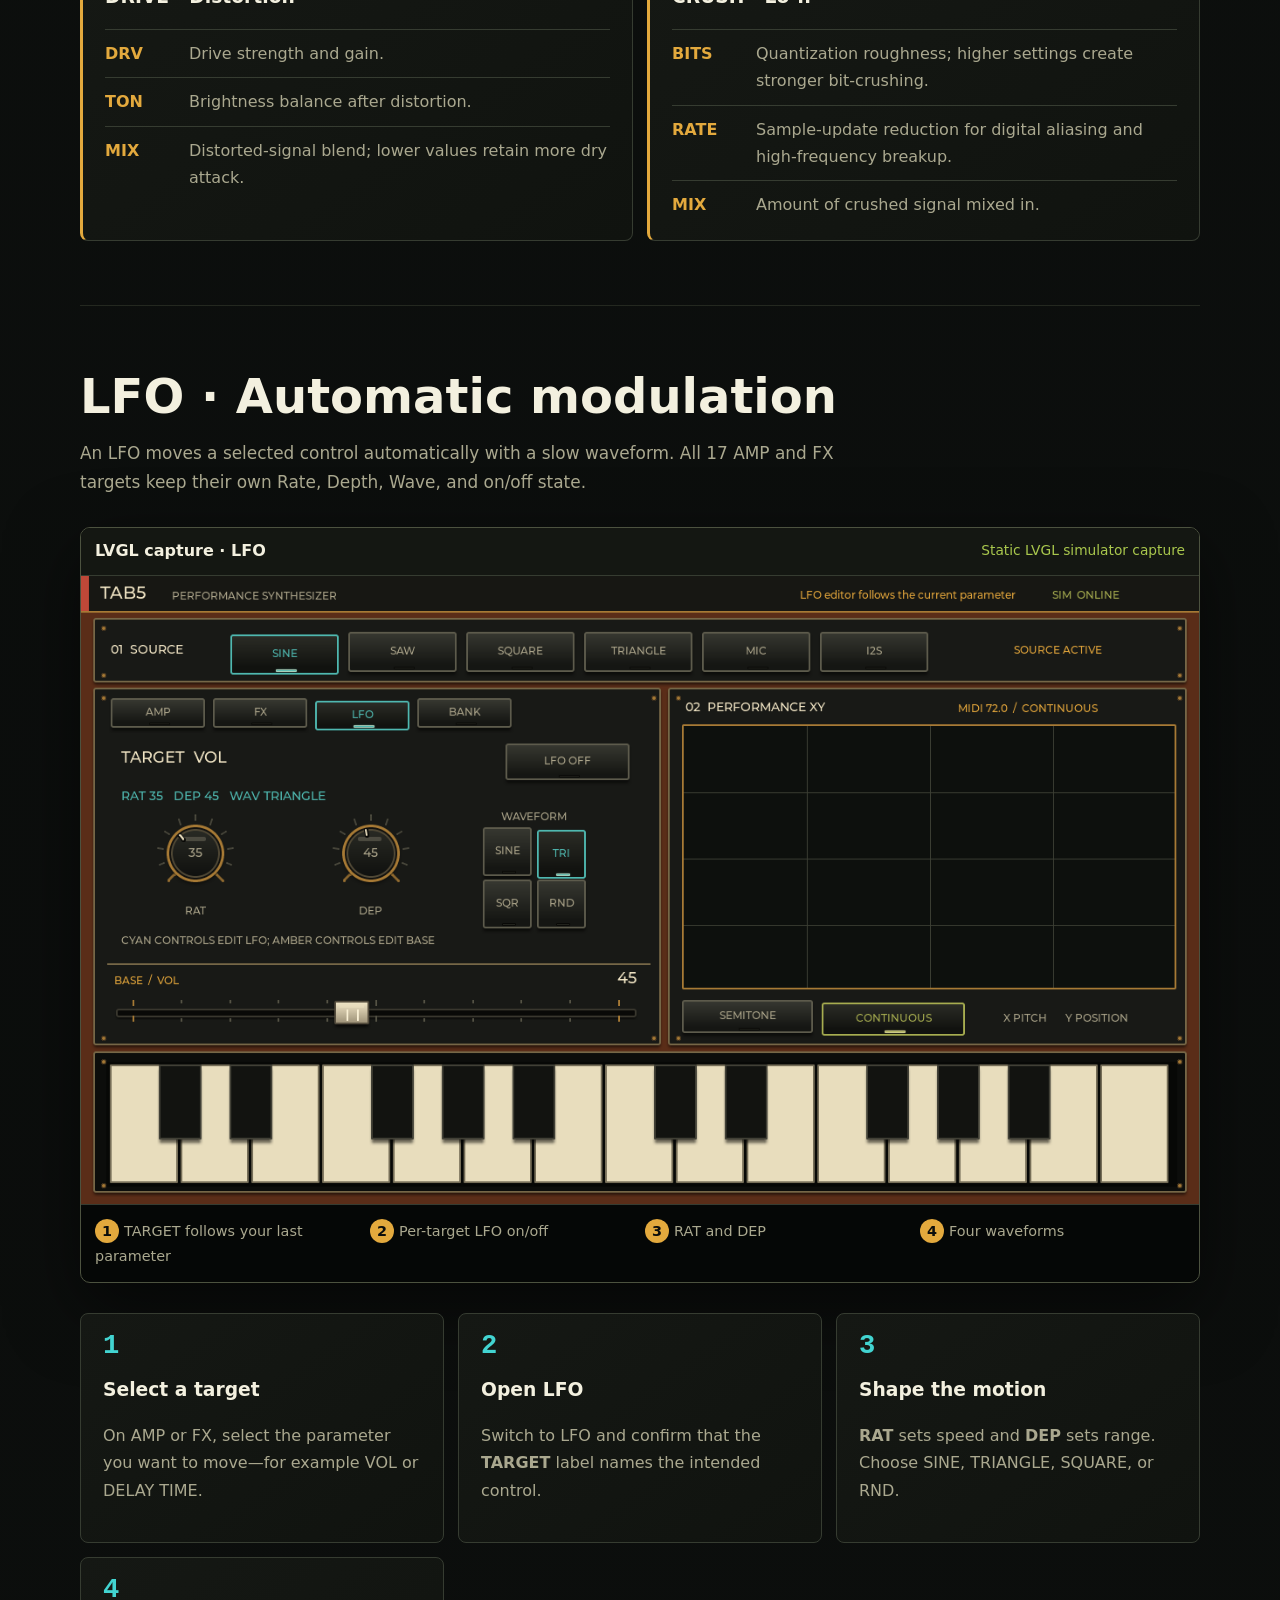
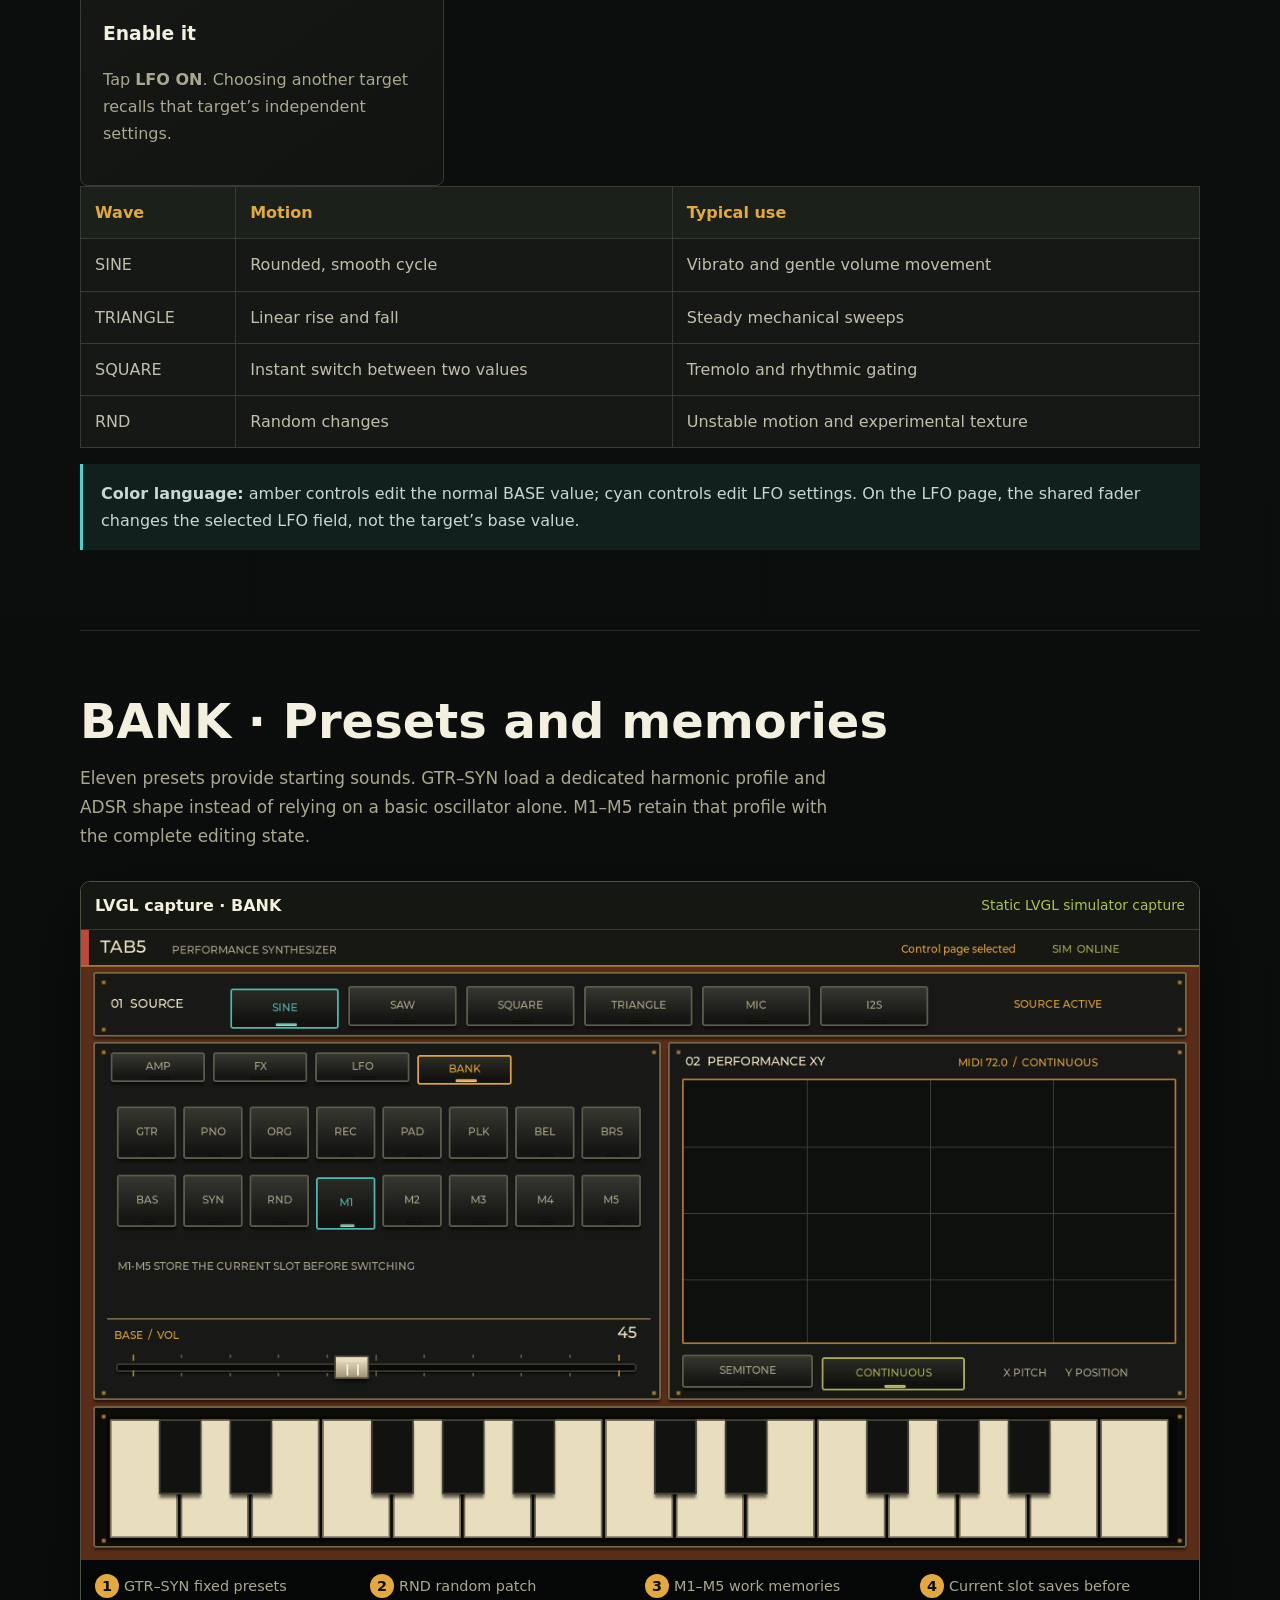
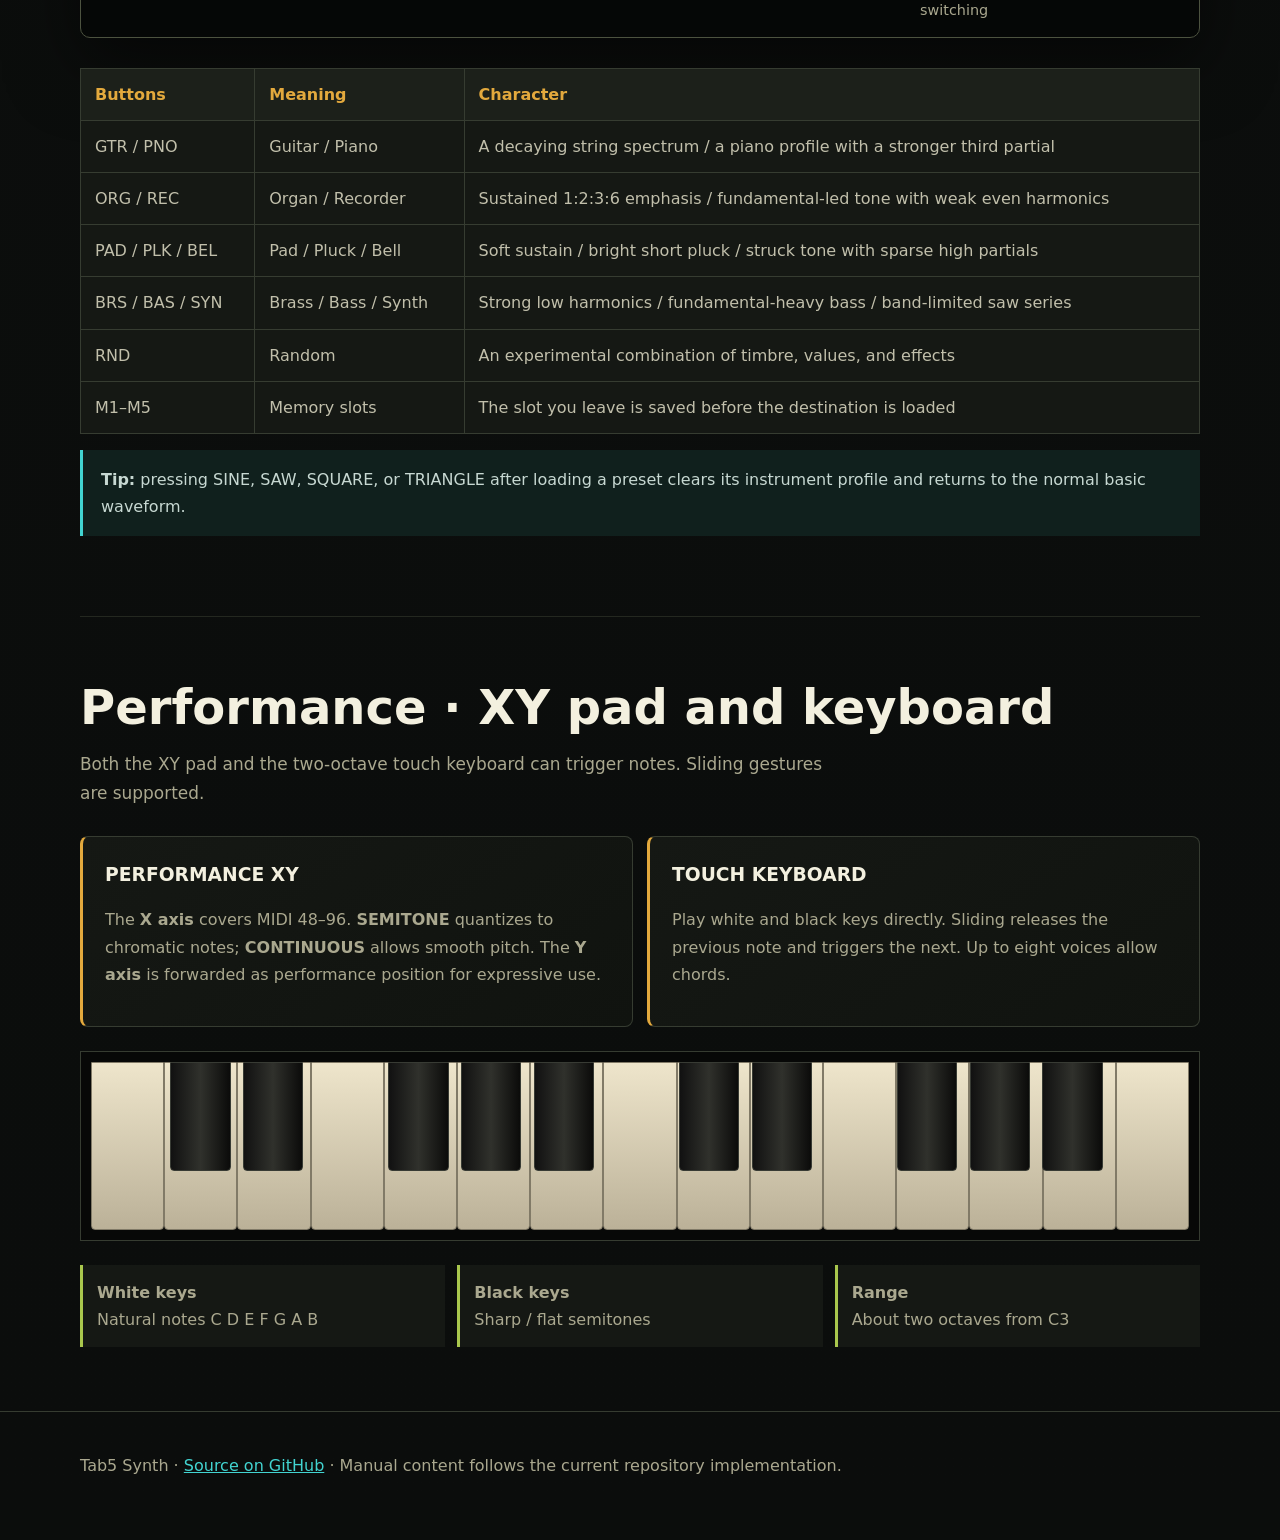
==== commit 033cd1f3: "feat: improve bank preset timbres" ====
--- a/docs/en/index.html
+++ b/docs/en/index.html
@@ -18,10 +18,10 @@
     <div class="hero">
       <p class="eyebrow">M5Stack Tab5 · Performance Synthesizer</p>
       <h1>Touch it. Shape it. Play it.</h1>
-      <p class="lede">Tab5 Synth combines oscillators, microphone sampling, external I2S input, an ADSR envelope, four effects, per-parameter LFOs, presets, an XY pad, and a touch keyboard in one 8-voice instrument.</p>
+      <p class="lede">Tab5 Synth combines oscillators, microphone sampling, external I2S input, an ADSR envelope, four effects, per-parameter LFOs, presets, an XY pad, and a touch keyboard in one 7-voice instrument.</p>
       <div class="hero-actions"><a class="button" href="#quickstart">Make your first sound</a><a class="button secondary" href="../simulator.html" target="_blank" rel="noopener">Open simulator on a separate page</a></div>
     </div>
-    <div class="facts"><div class="fact"><strong>8 voices</strong><span>Up to eight simultaneous notes</span></div><div class="fact"><strong>6 sources</strong><span>SINE / SAW / SQUARE / TRIANGLE / MIC / I2S</span></div><div class="fact"><strong>17 targets</strong><span>An independent LFO for every AMP and FX parameter</span></div></div>
+    <div class="facts"><div class="fact"><strong>7 voices</strong><span>Up to seven simultaneous notes</span></div><div class="fact"><strong>6 sources</strong><span>SINE / SAW / SQUARE / TRIANGLE / MIC / I2S</span></div><div class="fact"><strong>17 targets</strong><span>An independent LFO for every AMP and FX parameter</span></div></div>
 
     <section id="quickstart">
       <h2>Quick start</h2>
@@ -124,15 +124,16 @@
 
     <section id="bank">
       <h2>BANK · Presets and memories</h2>
-      <p class="section-intro">Eleven presets provide starting sounds. M1–M5 are working-memory slots that retain your complete editing state as you move between them.</p>
+      <p class="section-intro">Eleven presets provide starting sounds. GTR–SYN load a dedicated harmonic profile and ADSR shape instead of relying on a basic oscillator alone. M1–M5 retain that profile with the complete editing state.</p>
       <figure class="sim-figure">
         <div class="sim-toolbar"><strong>LVGL capture · BANK</strong><span class="capture-status">Static LVGL simulator capture</span></div>
         <img class="sim-shot" src="../assets/screens/bank.png" alt="Tab5 Synth BANK screen">
         <figcaption class="callouts"><span class="callout"><b>1</b>GTR–SYN fixed presets</span><span class="callout"><b>2</b>RND random patch</span><span class="callout"><b>3</b>M1–M5 work memories</span><span class="callout"><b>4</b>Current slot saves before switching</span></figcaption>
       </figure>
       <table><thead><tr><th>Buttons</th><th>Meaning</th><th>Character</th></tr></thead><tbody>
-        <tr><td>GTR / PNO / ORG / REC</td><td>Guitar / Piano / Organ / Recorder</td><td>Strings, keys, organ, and flute-like starts</td></tr><tr><td>PAD / PLK / BEL</td><td>Pad / Pluck / Bell</td><td>Sustained, short plucked, and bell sounds</td></tr><tr><td>BRS / BAS / SYN</td><td>Brass / Bass / Synth</td><td>Brass, low-end, and assertive synth sounds</td></tr><tr><td>RND</td><td>Random</td><td>An experimental combination of source, values, and effects</td></tr><tr><td>M1–M5</td><td>Memory slots</td><td>The slot you leave is saved before the destination is loaded</td></tr>
+        <tr><td>GTR / PNO</td><td>Guitar / Piano</td><td>A decaying string spectrum / a piano profile with a stronger third partial</td></tr><tr><td>ORG / REC</td><td>Organ / Recorder</td><td>Sustained 1:2:3:6 emphasis / fundamental-led tone with weak even harmonics</td></tr><tr><td>PAD / PLK / BEL</td><td>Pad / Pluck / Bell</td><td>Soft sustain / bright short pluck / struck tone with sparse high partials</td></tr><tr><td>BRS / BAS / SYN</td><td>Brass / Bass / Synth</td><td>Strong low harmonics / fundamental-heavy bass / band-limited saw series</td></tr><tr><td>RND</td><td>Random</td><td>An experimental combination of timbre, values, and effects</td></tr><tr><td>M1–M5</td><td>Memory slots</td><td>The slot you leave is saved before the destination is loaded</td></tr>
       </tbody></table>
+      <p class="note"><b>Tip:</b> pressing SINE, SAW, SQUARE, or TRIANGLE after loading a preset clears its instrument profile and returns to the normal basic waveform.</p>
     </section>
 
     <section id="performance">
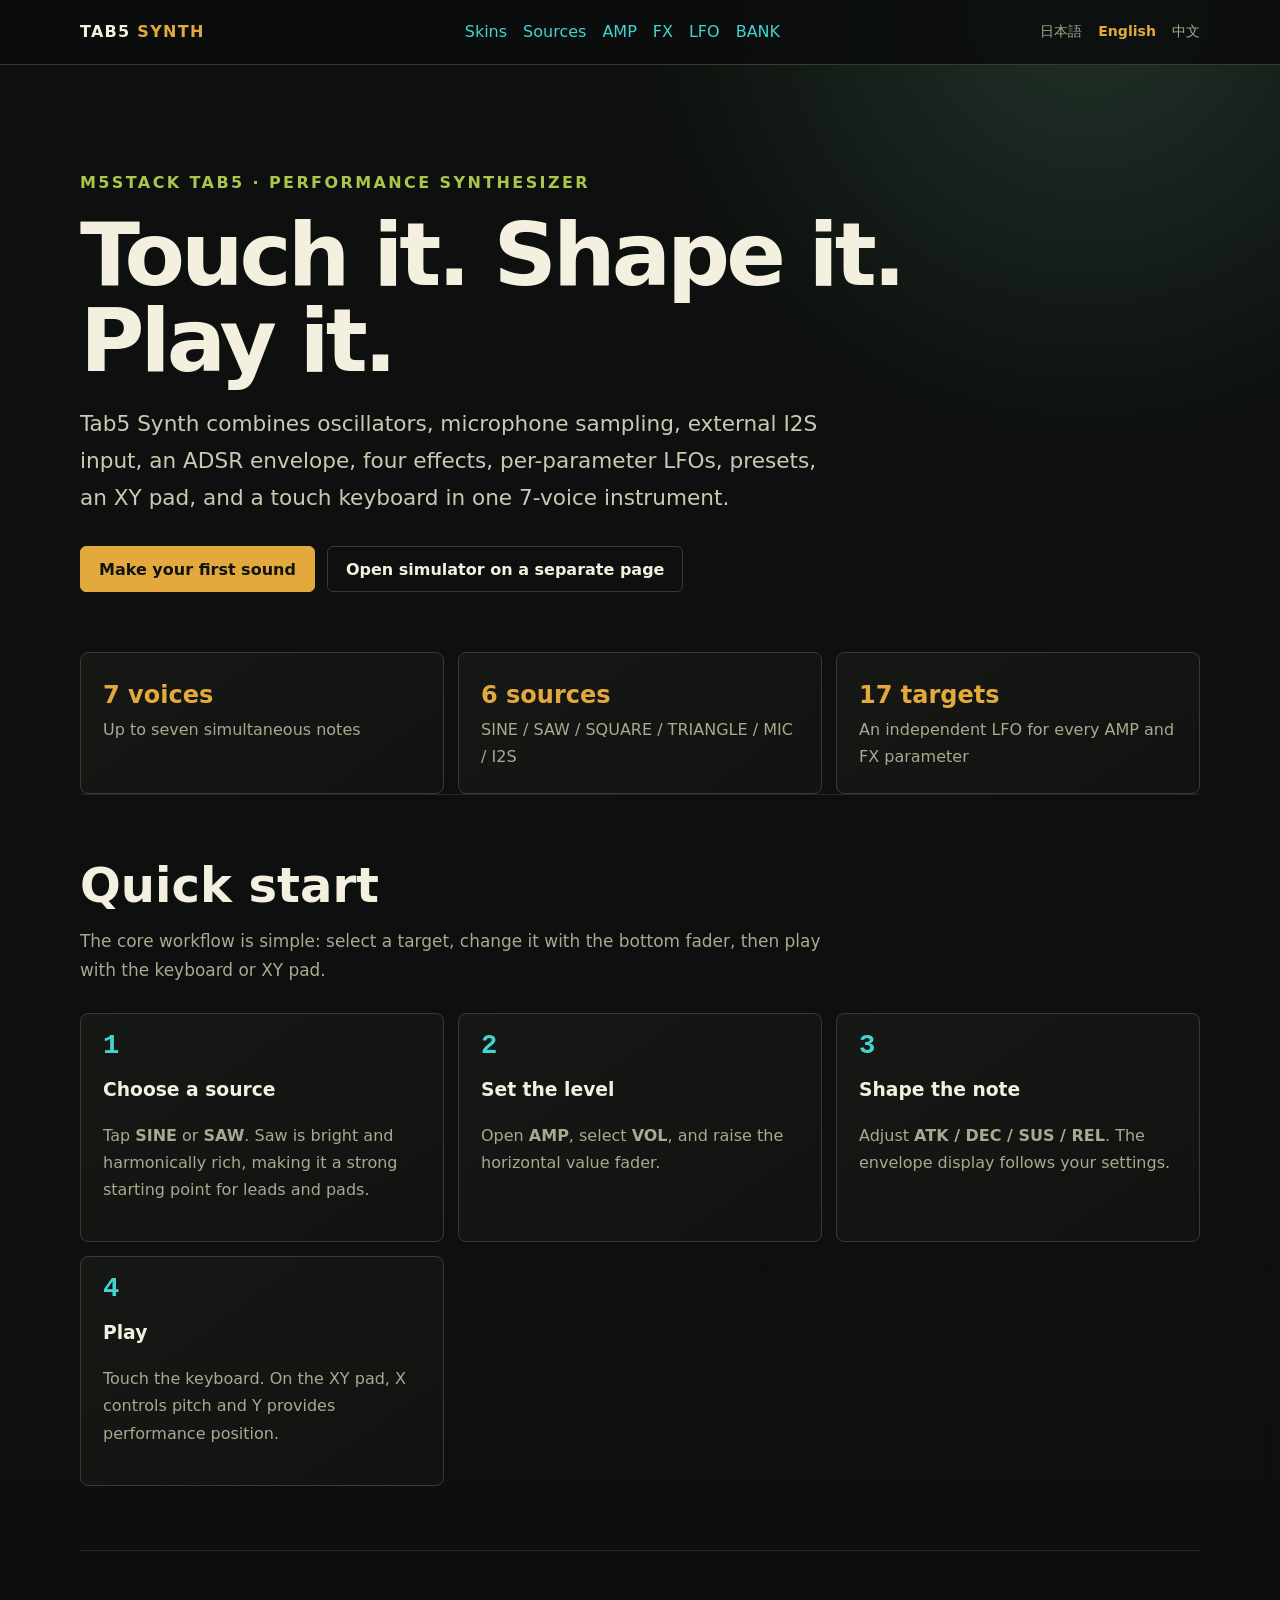
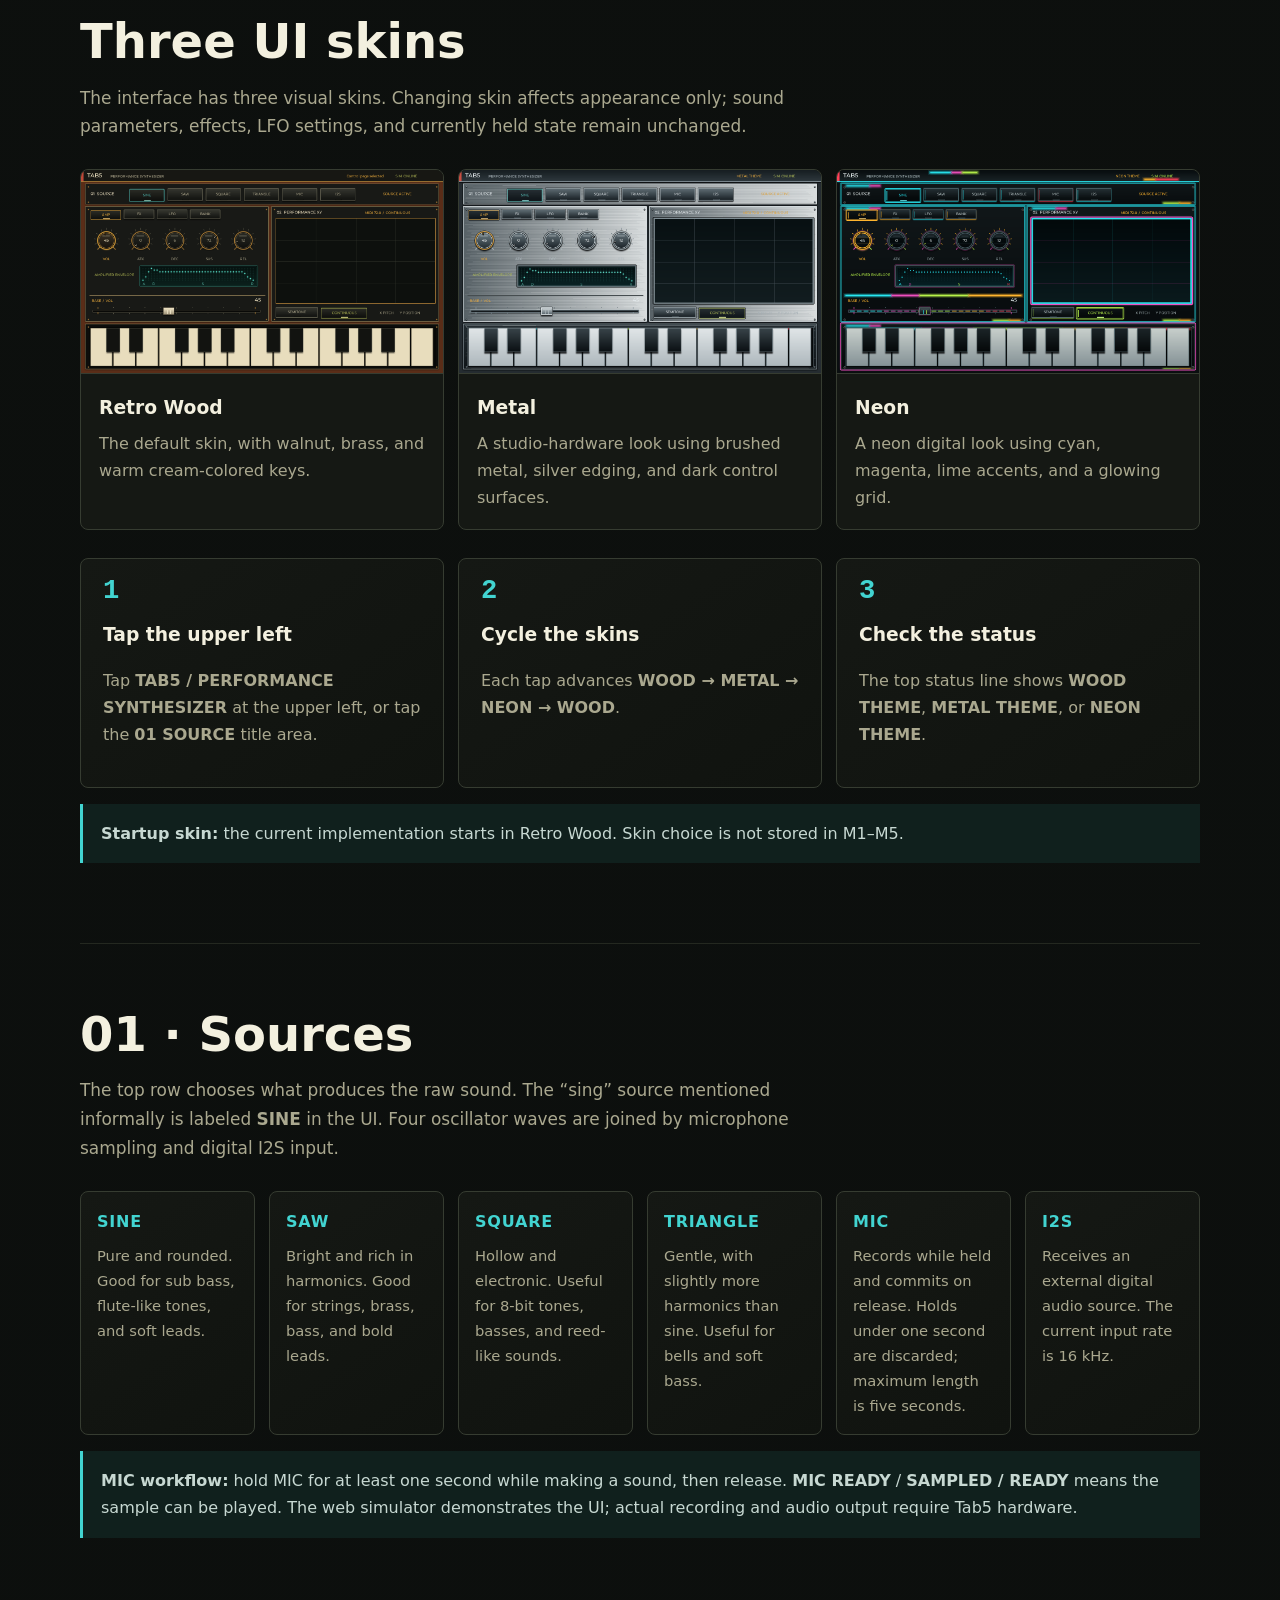
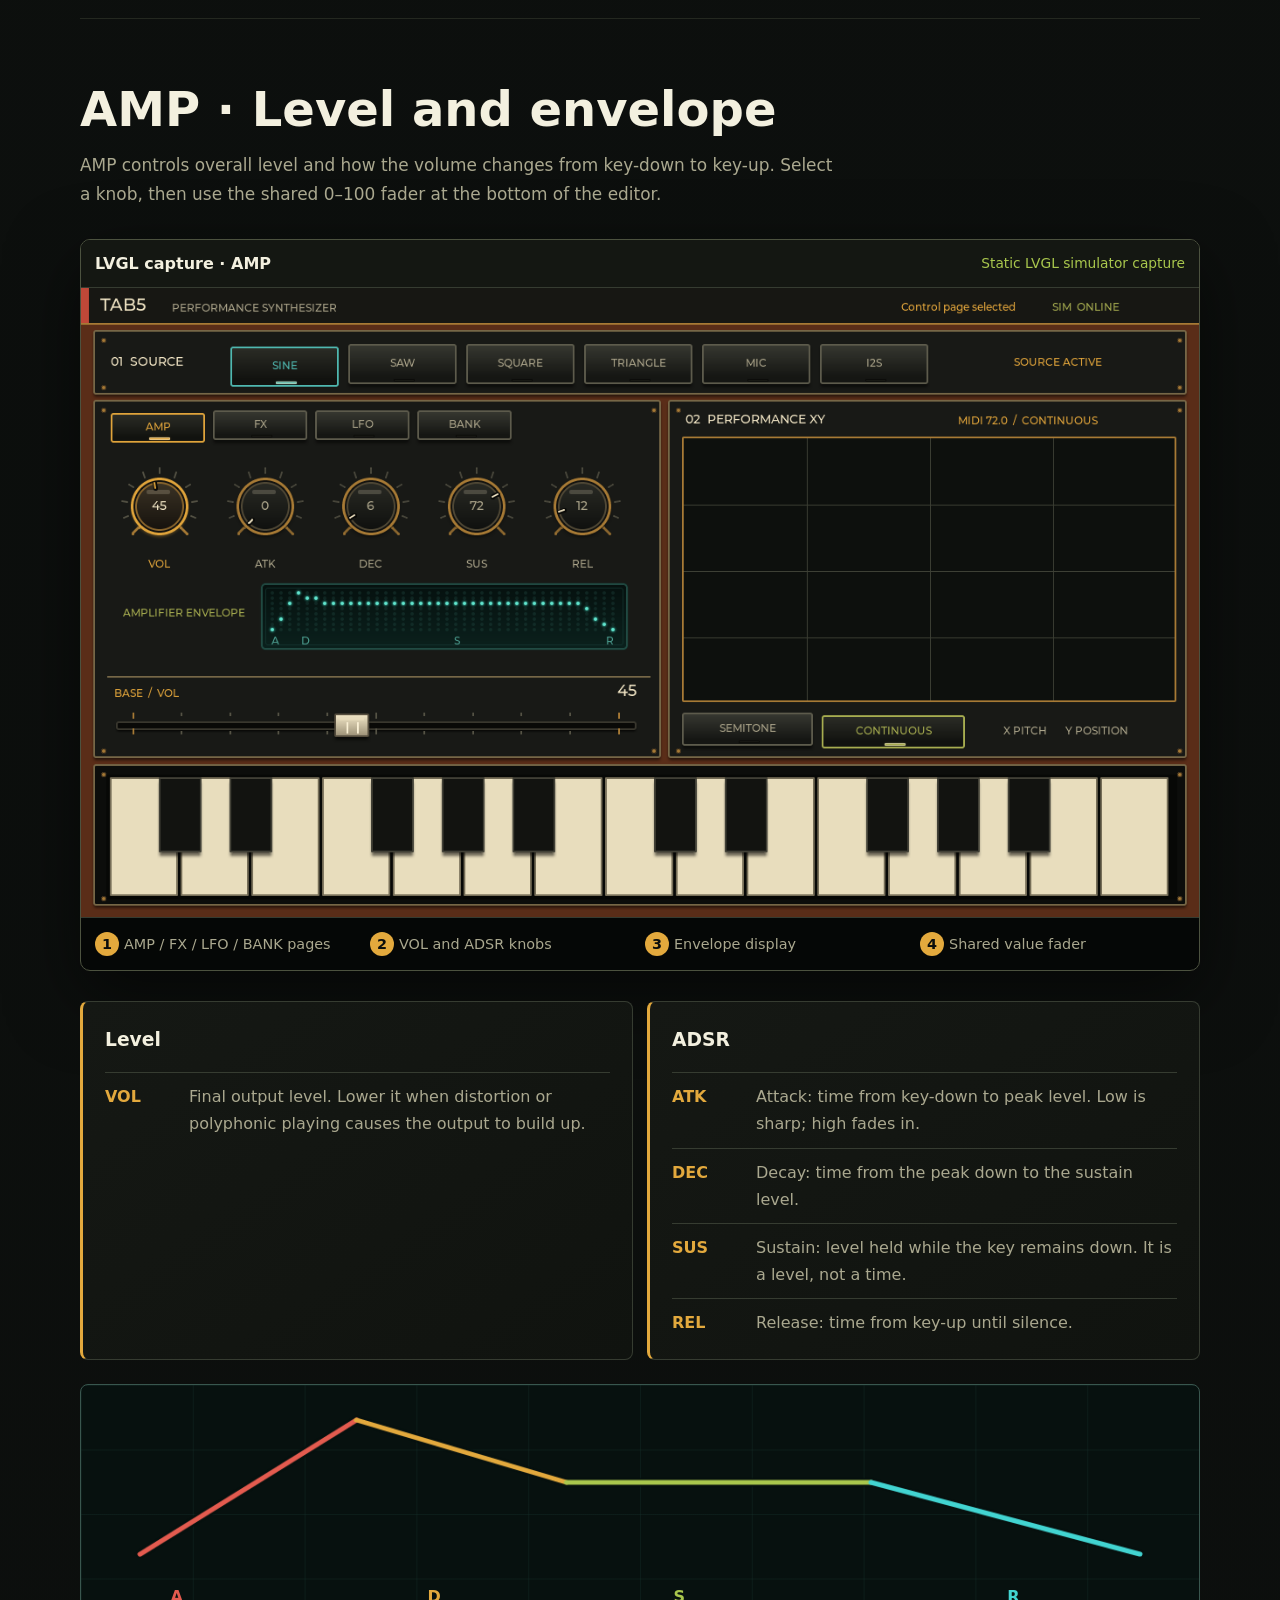
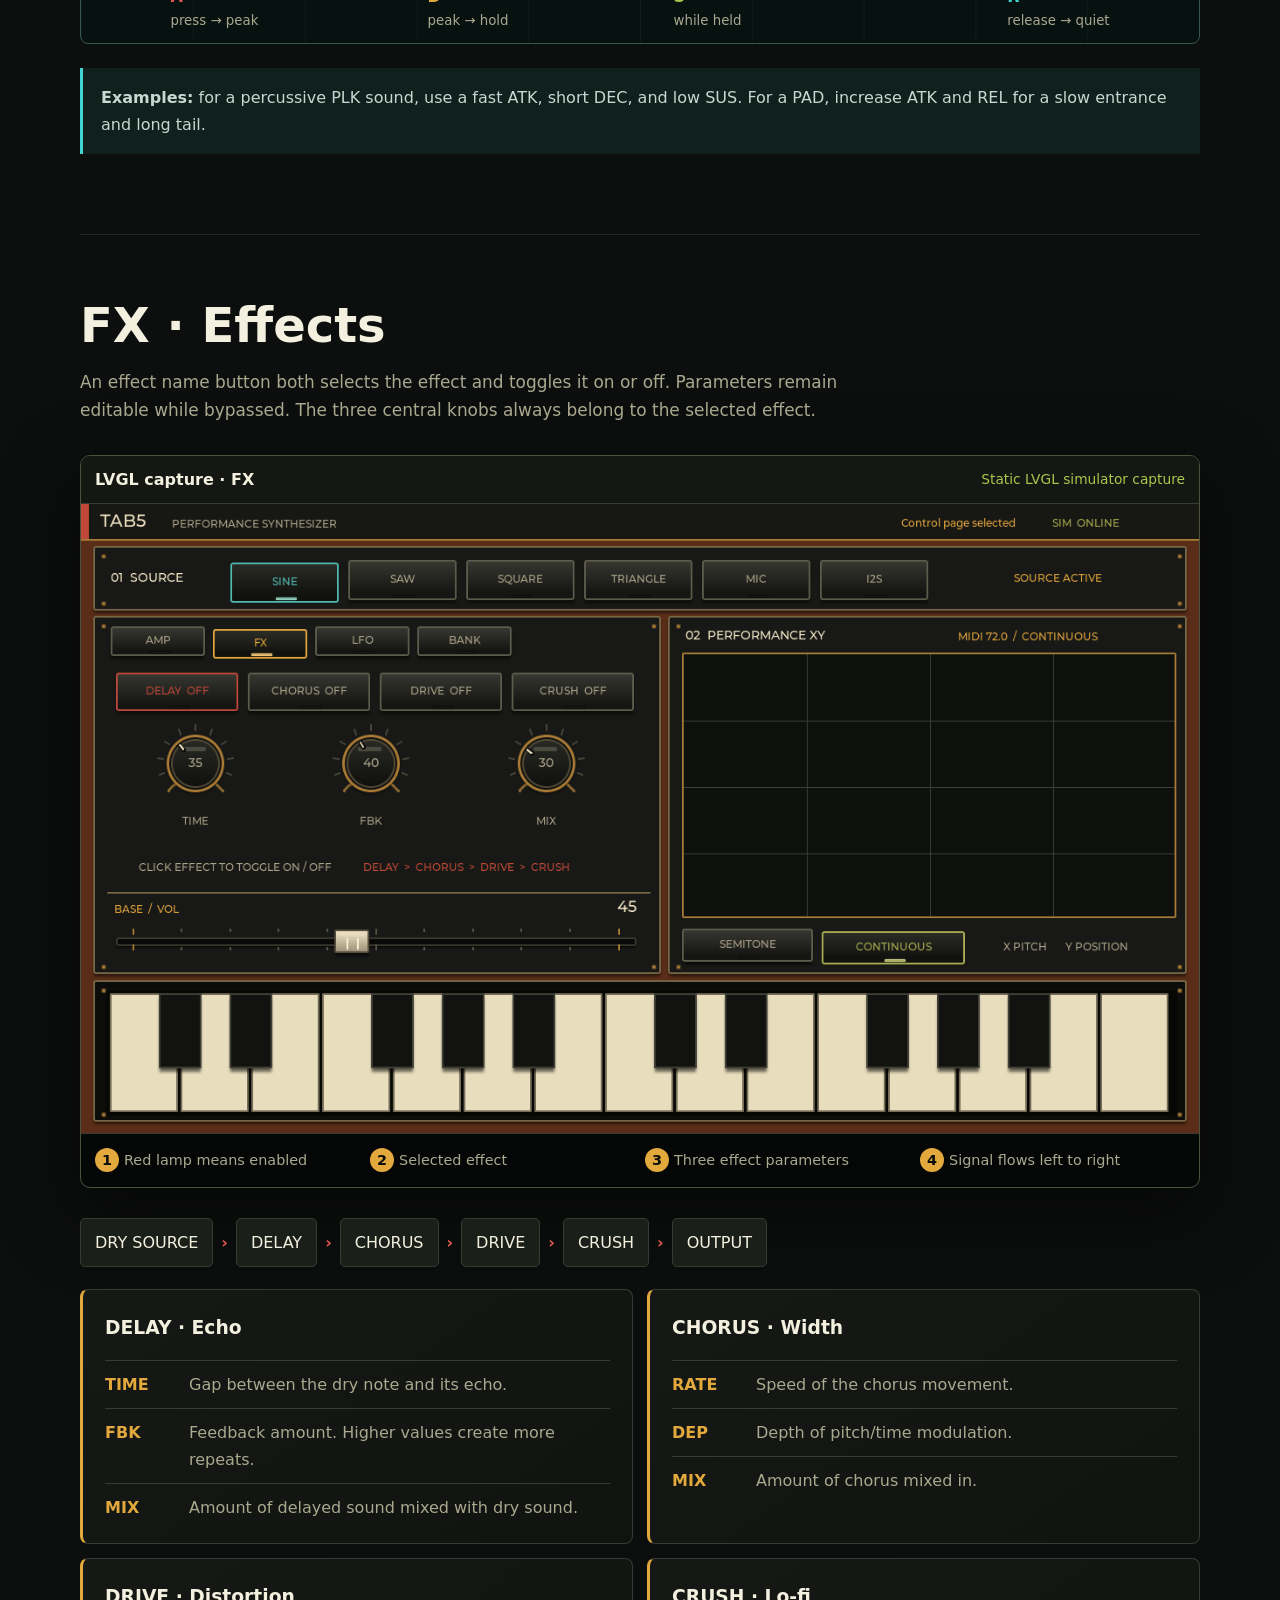
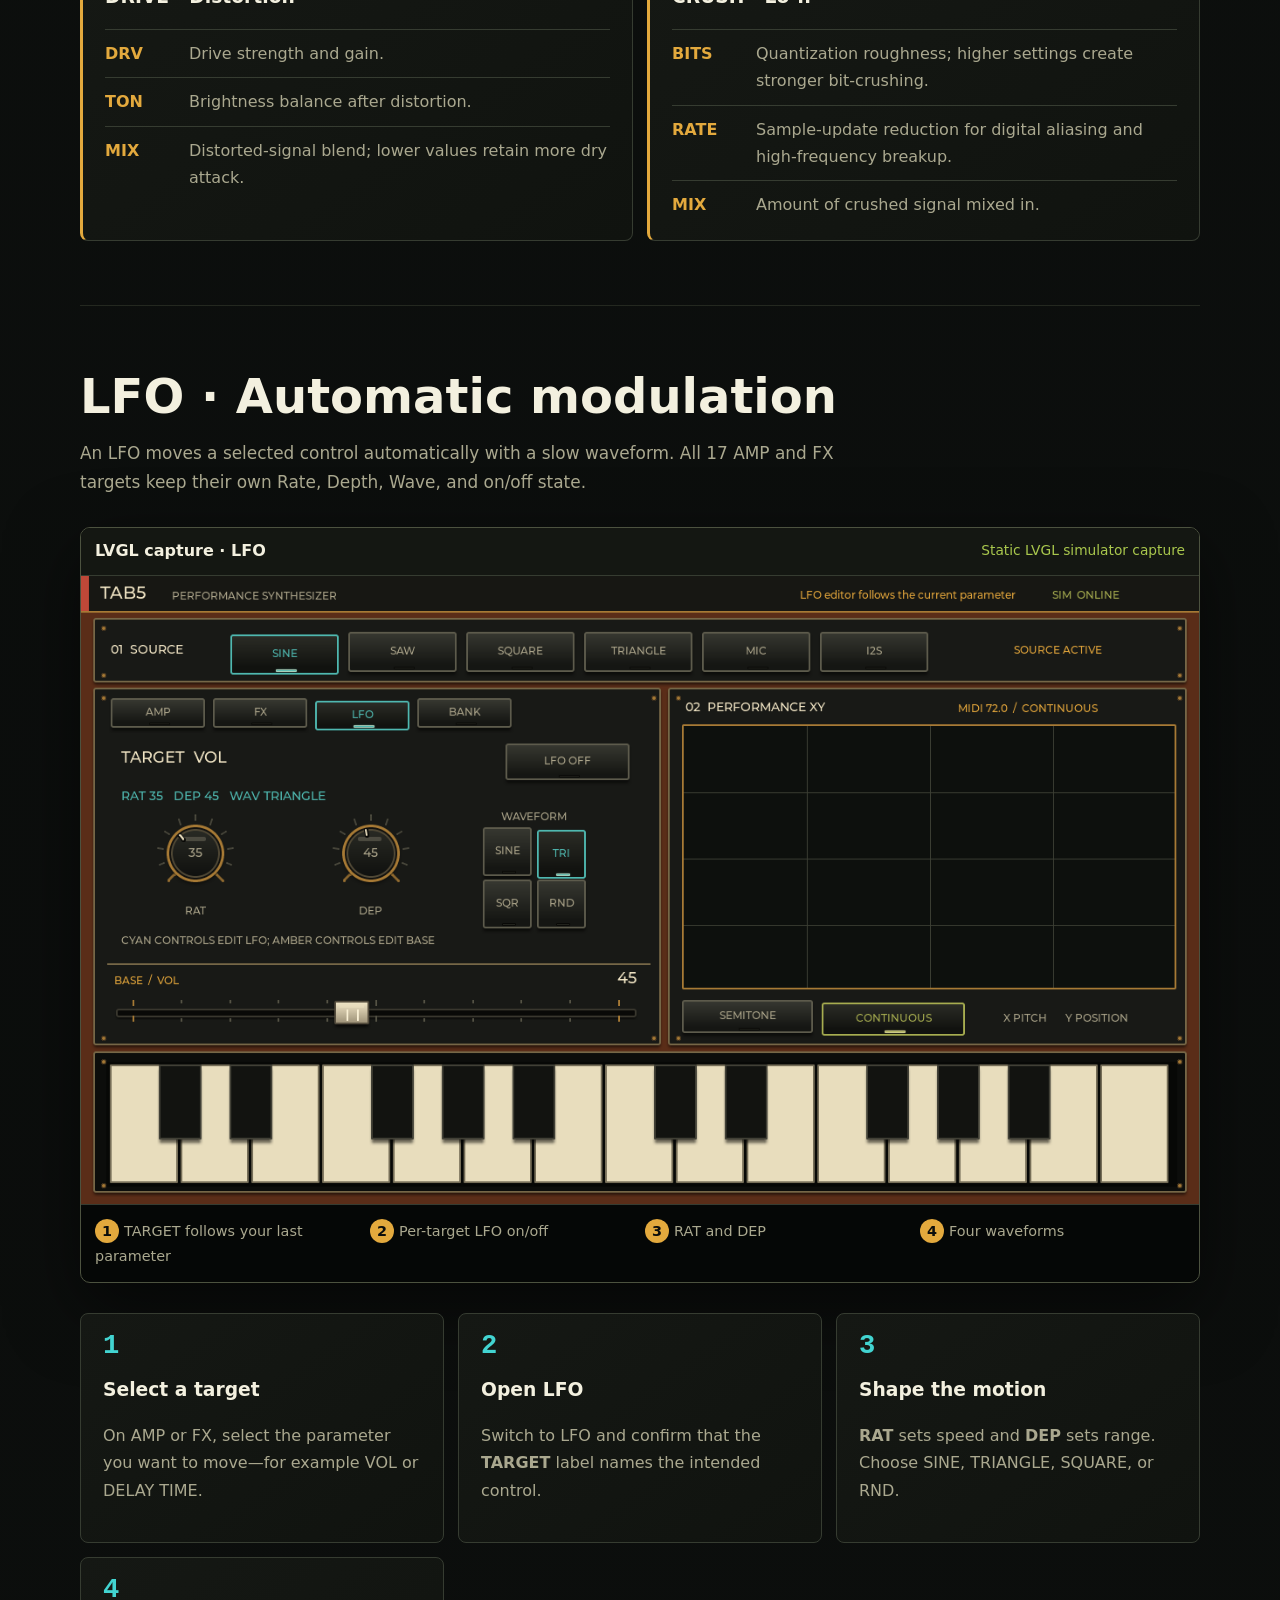
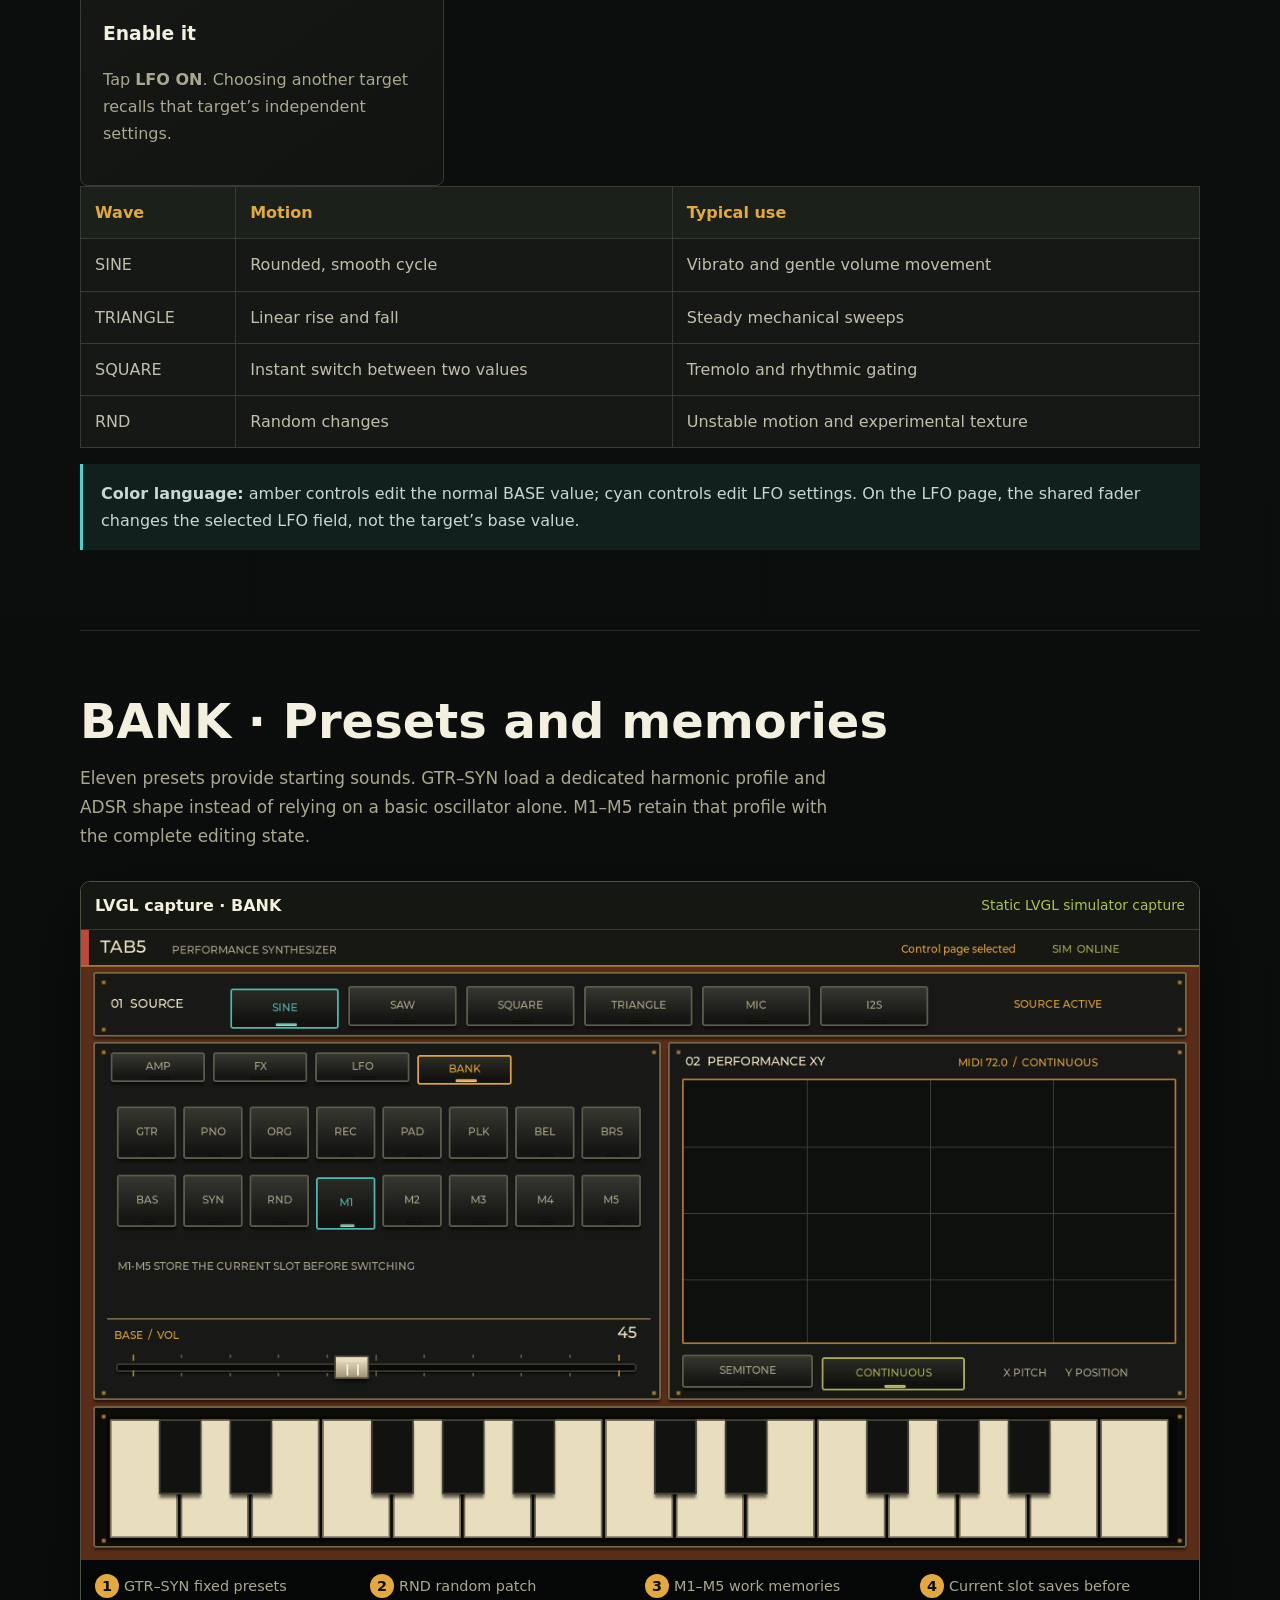
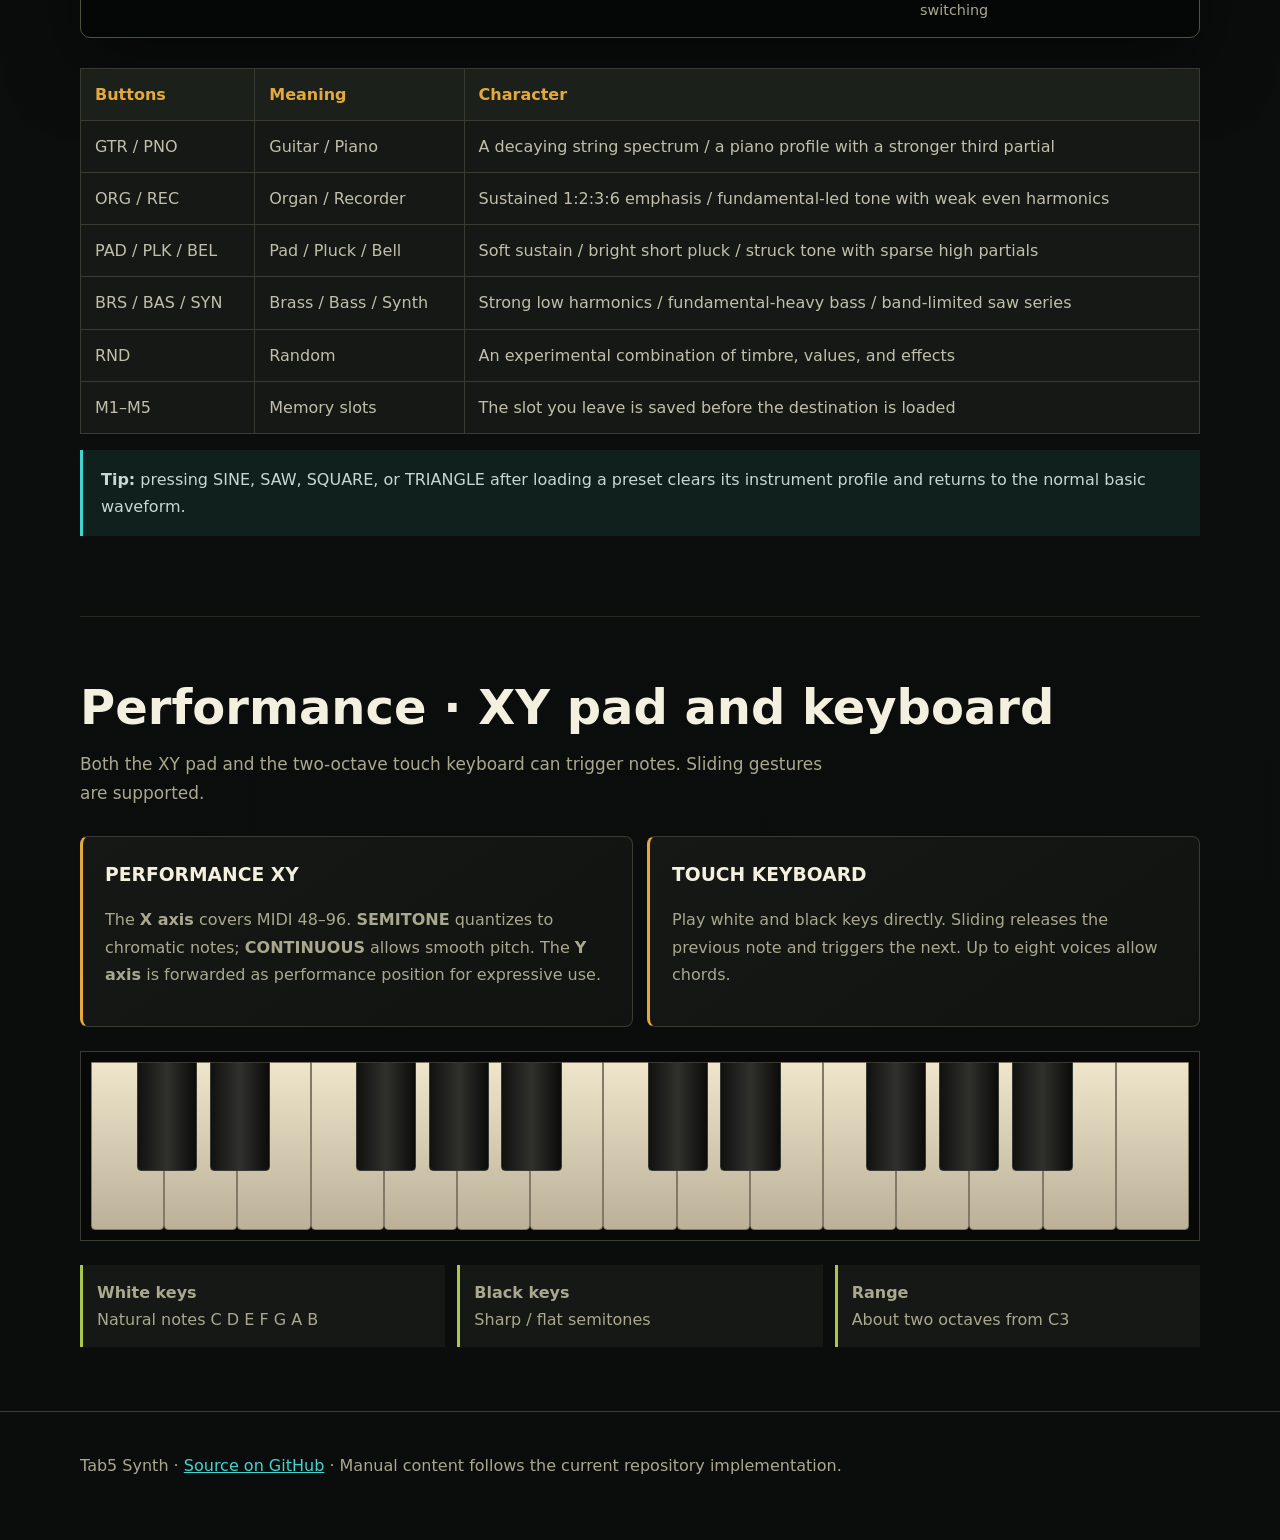
==== commit b0a180fd: "docs: align keyboard diagram black keys" ====
--- a/docs/en/index.html
+++ b/docs/en/index.html
@@ -142,7 +142,7 @@
       <div class="parameter-grid"><article class="card"><h3>PERFORMANCE XY</h3><p>The <b>X axis</b> covers MIDI 48–96. <b>SEMITONE</b> quantizes to chromatic notes; <b>CONTINUOUS</b> allows smooth pitch. The <b>Y axis</b> is forwarded as performance position for expressive use.</p></article><article class="card"><h3>TOUCH KEYBOARD</h3><p>Play white and black keys directly. Sliding releases the previous note and triggers the next. Up to eight voices allow chords.</p></article></div>
       <div class="piano" role="img" aria-label="Two-octave piano keyboard diagram">
         <i class="white-key"></i><i class="white-key"></i><i class="white-key"></i><i class="white-key"></i><i class="white-key"></i><i class="white-key"></i><i class="white-key"></i><i class="white-key"></i><i class="white-key"></i><i class="white-key"></i><i class="white-key"></i><i class="white-key"></i><i class="white-key"></i><i class="white-key"></i><i class="white-key"></i>
-        <i class="black-key" style="left:8%"></i><i class="black-key" style="left:14.5%"></i><i class="black-key" style="left:27.5%"></i><i class="black-key" style="left:34%"></i><i class="black-key" style="left:40.5%"></i><i class="black-key" style="left:53.5%"></i><i class="black-key" style="left:60%"></i><i class="black-key" style="left:73%"></i><i class="black-key" style="left:79.5%"></i><i class="black-key" style="left:86%"></i>
+        <i class="black-key" style="left:5%"></i><i class="black-key" style="left:11.5%"></i><i class="black-key" style="left:24.6%"></i><i class="black-key" style="left:31.1%"></i><i class="black-key" style="left:37.6%"></i><i class="black-key" style="left:50.7%"></i><i class="black-key" style="left:57.2%"></i><i class="black-key" style="left:70.2%"></i><i class="black-key" style="left:76.7%"></i><i class="black-key" style="left:83.3%"></i>
       </div>
       <div class="keyboard-notes"><div><b>White keys</b><br>Natural notes C D E F G A B</div><div><b>Black keys</b><br>Sharp / flat semitones</div><div><b>Range</b><br>About two octaves from C3</div></div>
     </section>
